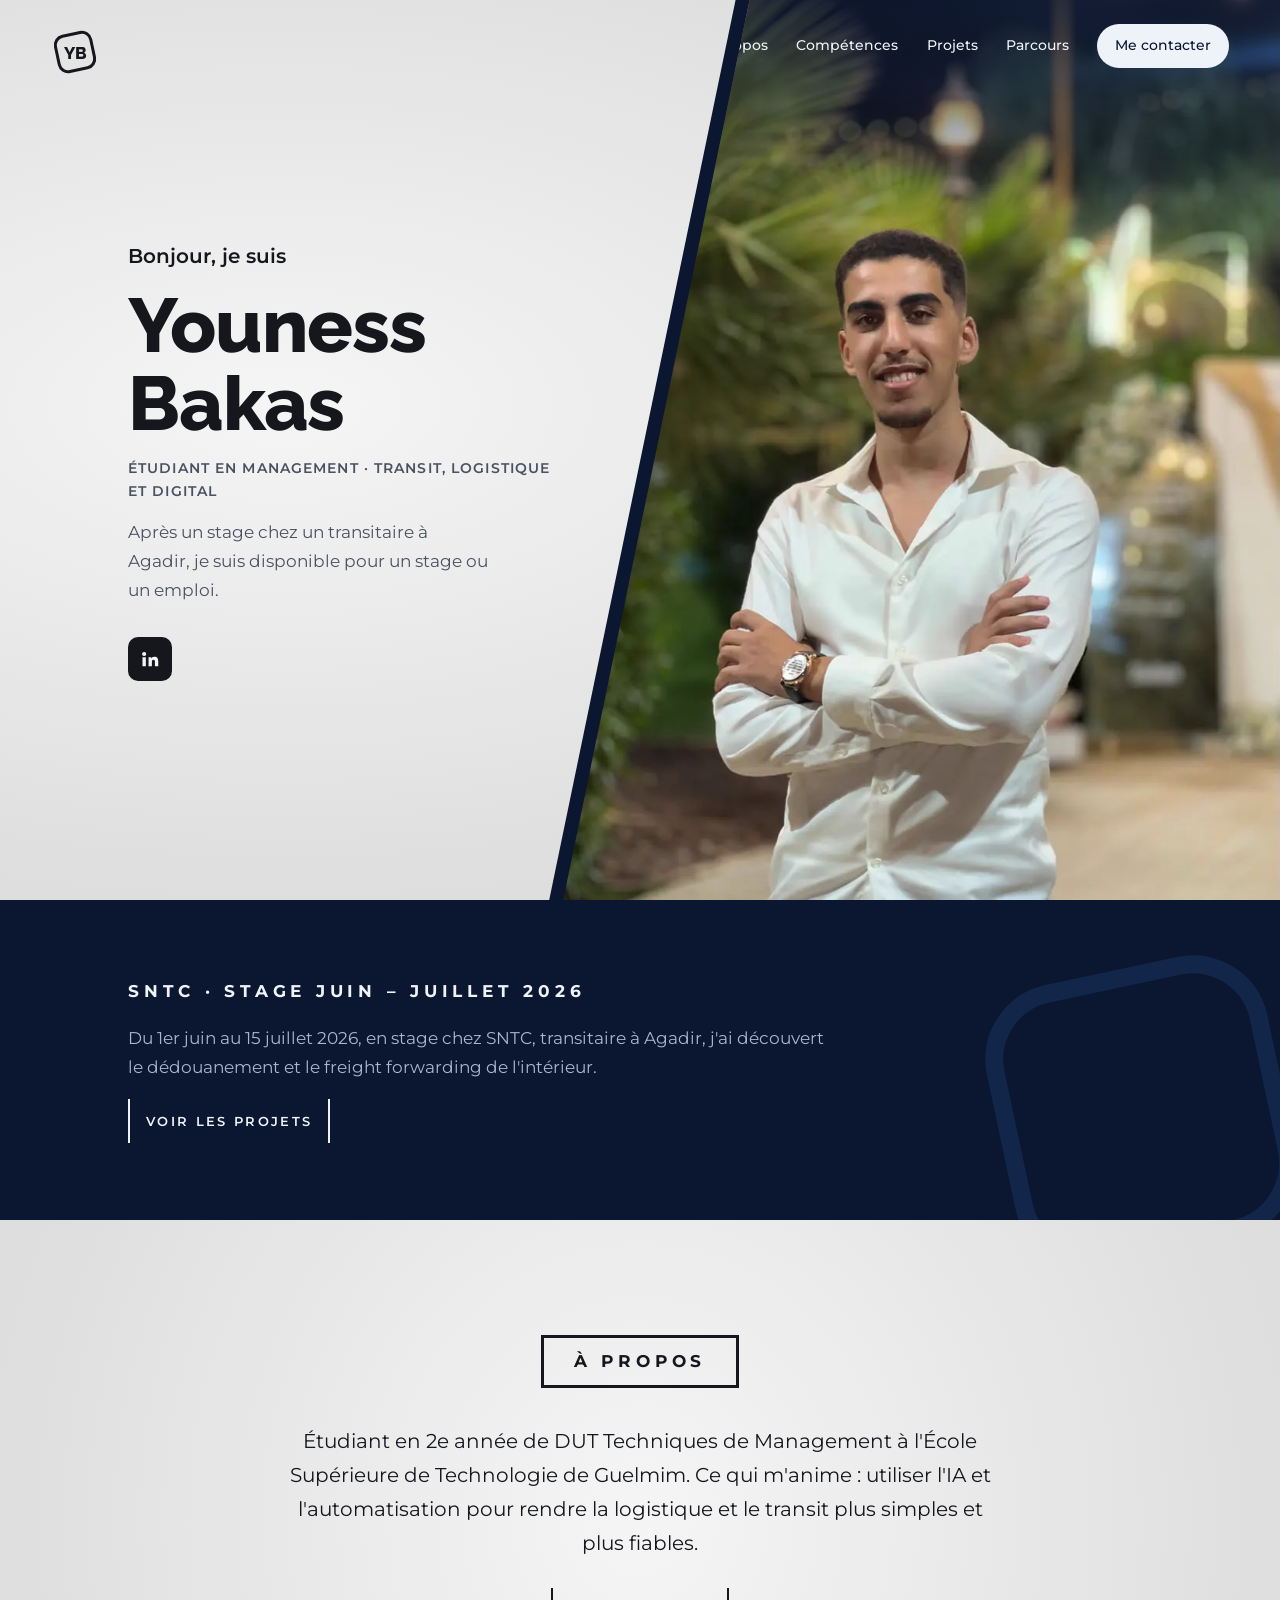
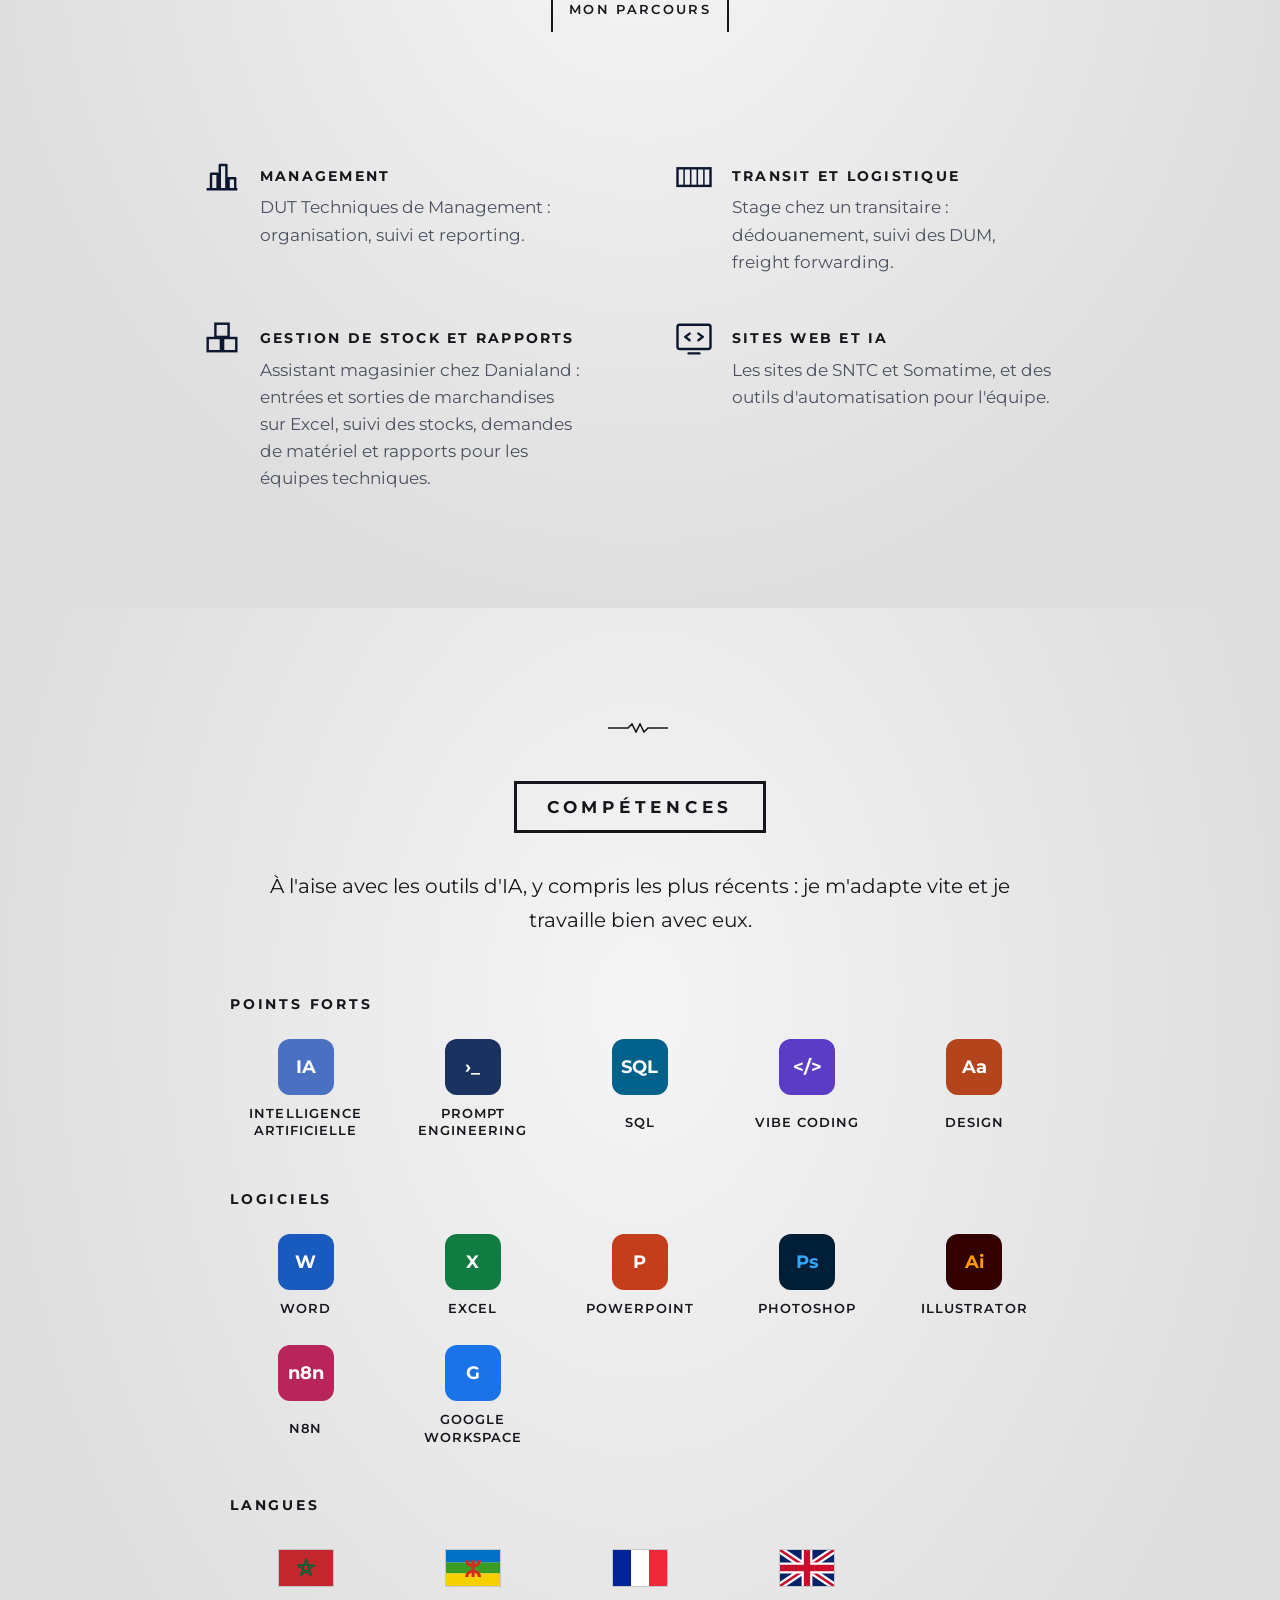
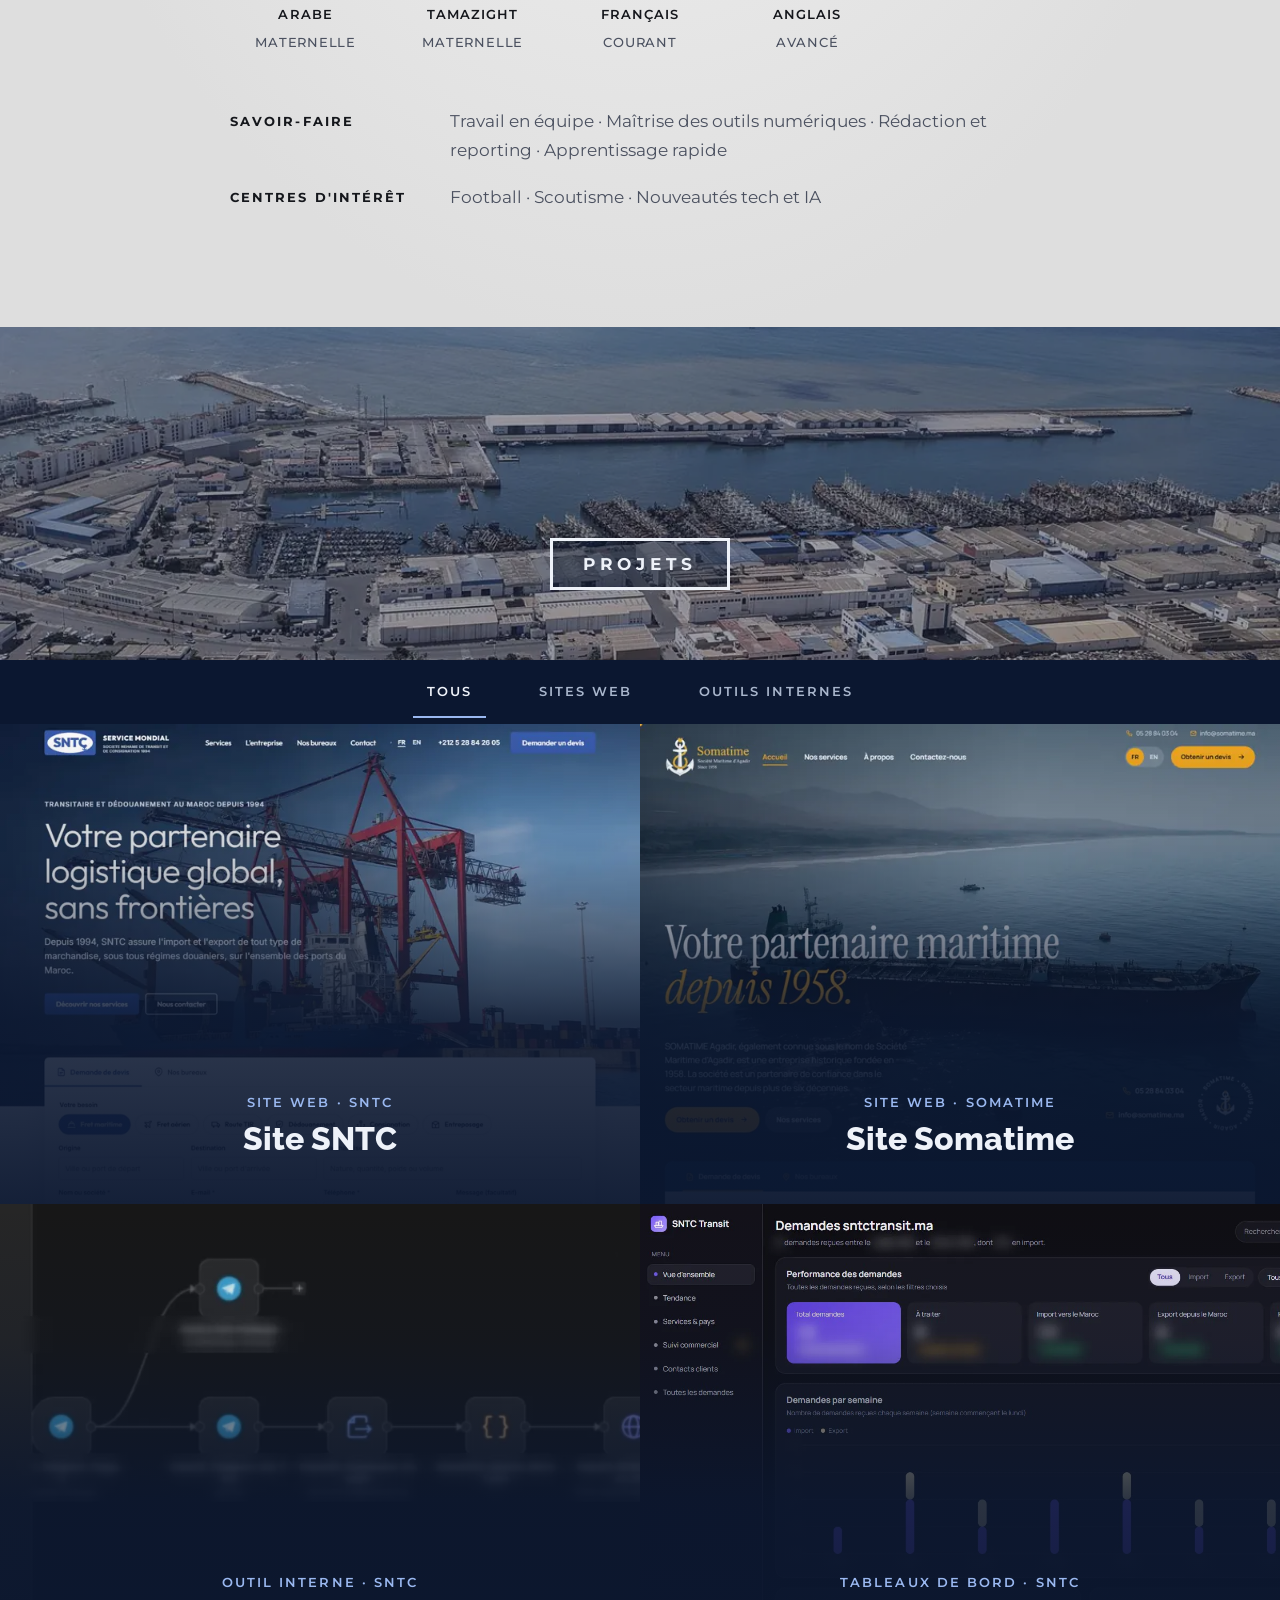
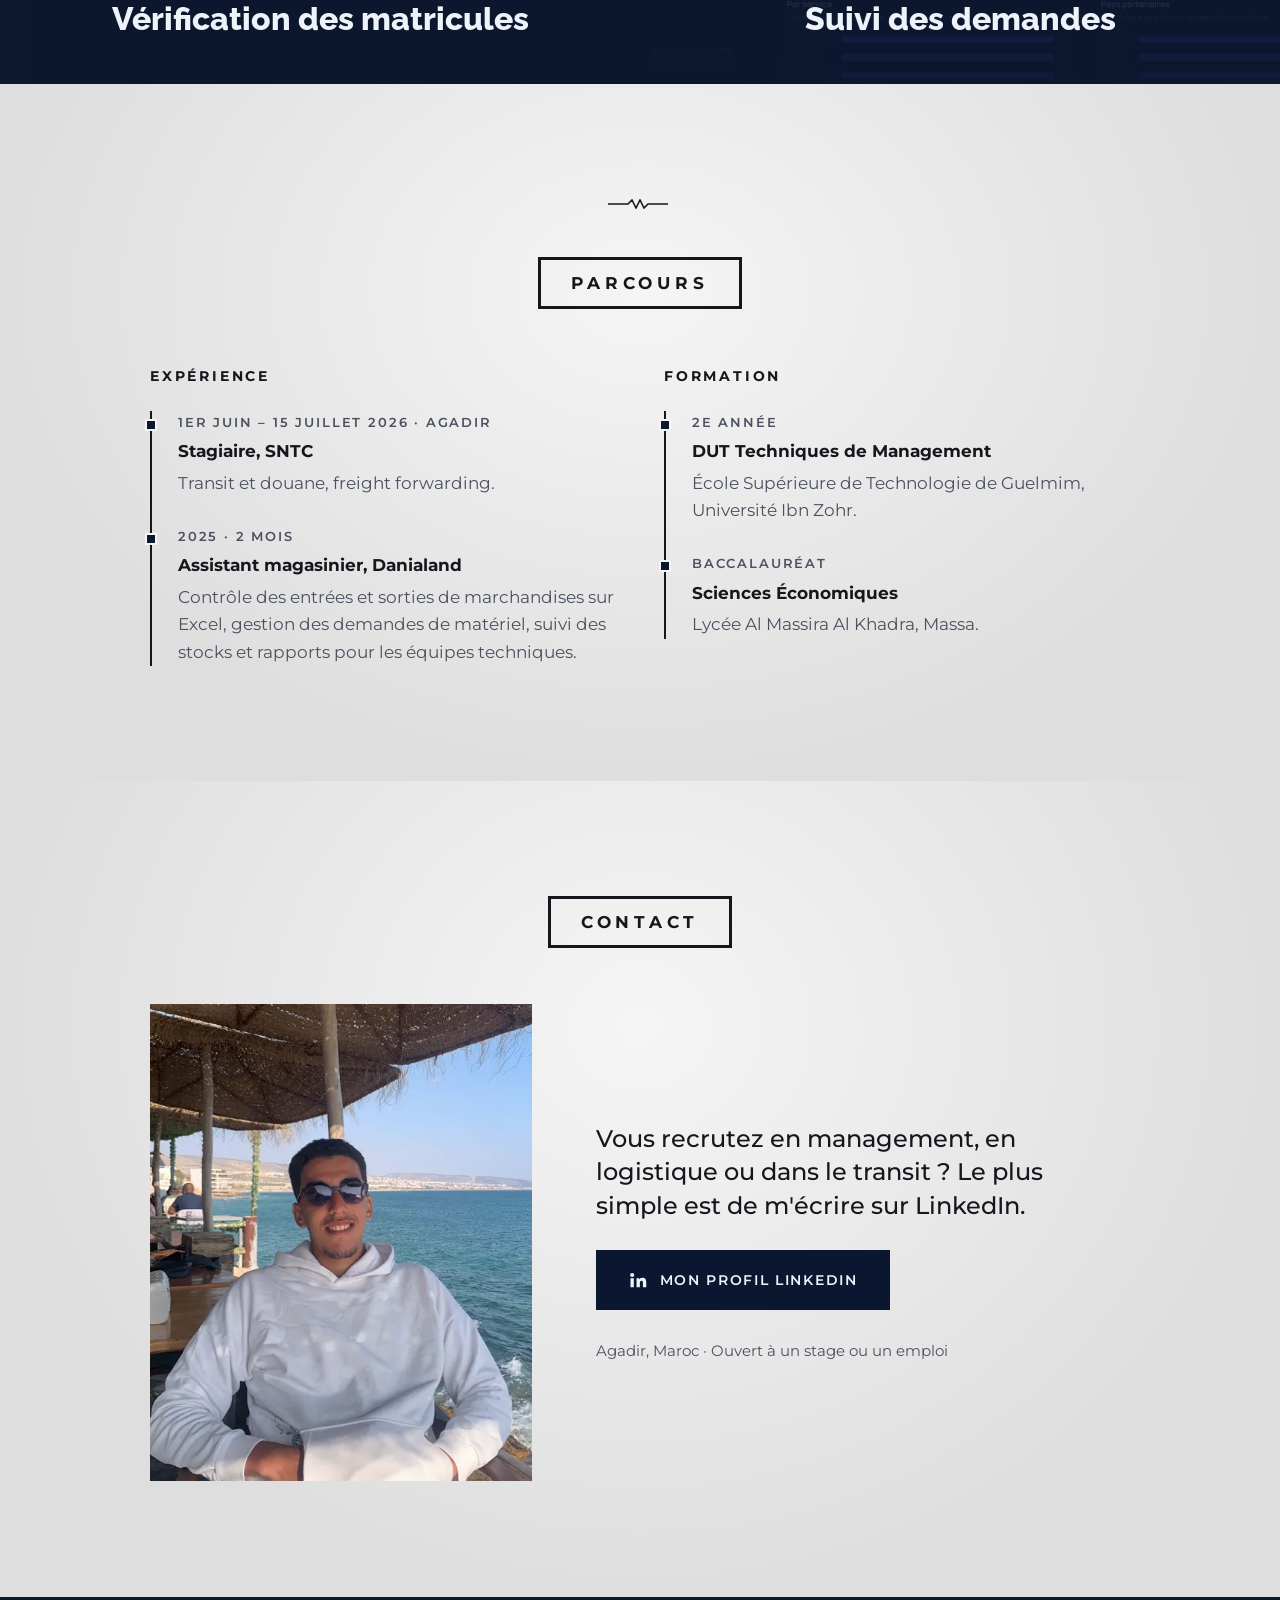
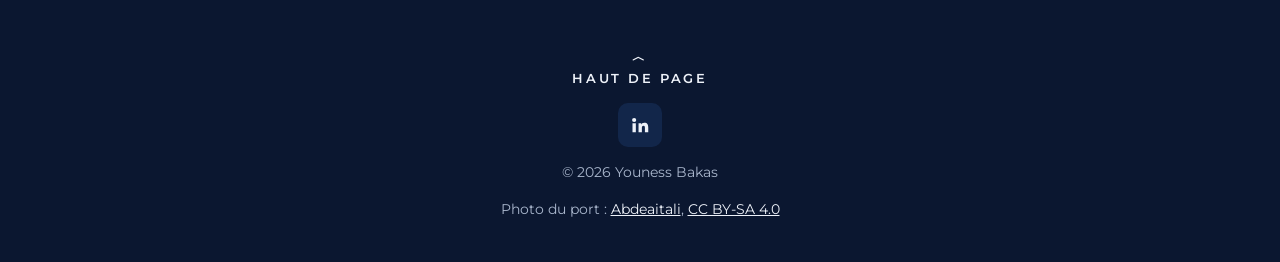
==== index.html @ 818cd3c3 "Ajout du domaine gestion de stock et rapports (Danialand) Co-Authored-By: Claude Opus 5.5 <noreply@a" ====
<!doctype html>
<html lang="fr">
<head>
  <meta charset="utf-8">
  <meta name="viewport" content="width=device-width, initial-scale=1">
  <title>Youness Bakas — Management, transit et digital</title>
  <meta name="description" content="Portfolio de Youness Bakas, étudiant en DUT Techniques de Management à Agadir, passé par un stage chez SNTC, transitaire. Sites web et outils pour la logistique et le transit.">
  <link rel="canonical" href="https://ybakas.me/">
  <meta name="theme-color" content="#0b1730">

  <meta property="og:type" content="profile">
  <meta property="og:locale" content="fr_MA">
  <meta property="og:site_name" content="Youness Bakas">
  <meta property="og:title" content="Youness Bakas — Management, transit et digital">
  <meta property="og:description" content="Étudiant en DUT Techniques de Management à Agadir, après un stage chez un transitaire. Je cherche un stage ou un premier emploi.">
  <meta property="og:url" content="https://ybakas.me/">
  <meta property="og:image" content="https://ybakas.me/assets/img/portrait.jpg">
  <meta property="og:image:alt" content="Portrait de Youness Bakas">
  <meta name="twitter:card" content="summary_large_image">

  <script type="application/ld+json">
  {
    "@context": "https://schema.org",
    "@type": "Person",
    "name": "Youness Bakas",
    "url": "https://ybakas.me/",
    "image": "https://ybakas.me/assets/img/portrait.jpg",
    "jobTitle": "Étudiant en DUT Techniques de Management",
    "address": { "@type": "PostalAddress", "addressLocality": "Agadir", "addressCountry": "MA" },
    "alumniOf": "École Supérieure de Technologie de Guelmim",
    "sameAs": ["https://www.linkedin.com/in/bakas-youness"]
  }
  </script>

  <link rel="icon" href="favicon.svg" type="image/svg+xml">
  <link rel="preconnect" href="https://fonts.googleapis.com">
  <link rel="preconnect" href="https://fonts.gstatic.com" crossorigin>
  <link href="https://fonts.googleapis.com/css2?family=Montserrat:wght@400;500;600;700&family=Raleway:wght@700;800&display=swap" rel="stylesheet">
  <link rel="preload" as="image" type="image/webp" href="assets/img/portrait.webp" imagesrcset="assets/img/portrait-480.webp 480w, assets/img/portrait.webp 921w" imagesizes="(max-width: 899px) 100vw, 50vw">
  <link rel="stylesheet" href="assets/css/style.css">
  <script>document.documentElement.classList.add('js')</script>
</head>
<body>
  <a class="skip" href="#main">Aller au contenu</a>

  <svg width="0" height="0" class="sprite" aria-hidden="true" focusable="false">
    <symbol id="i-linkedin" viewBox="0 0 24 24"><path fill="currentColor" d="M4.98 3.5a2.5 2.5 0 1 1 0 5 2.5 2.5 0 0 1 0-5ZM3 9.75h4v11H3v-11Zm6.5 0h3.8v1.5h.06c.53-.95 1.83-1.95 3.77-1.95 4.03 0 4.77 2.5 4.77 5.75v5.7h-4v-5.05c0-1.2-.02-2.75-1.7-2.75-1.7 0-1.95 1.3-1.95 2.66v5.14h-4v-11Z"/></symbol>
    <symbol id="i-zigzag" viewBox="0 0 64 10"><path d="M0 5h20l4-4 4 8 4-8 4 8 4-4h20" fill="none" stroke="currentColor" stroke-width="1.6"/></symbol>
  </svg>

  <div class="topbar" id="topbar">
    <a class="topbar-name" href="#top">Youness Bakas</a>
    <nav class="topbar-nav" aria-label="Navigation rapide">
      <a class="hide-sm" href="#a-propos">À propos</a>
      <a href="#competences">Compétences</a>
      <a href="#projets">Projets</a>
      <a href="#parcours">Parcours</a>
      <a class="pill" href="#contact">Contact</a>
    </nav>
  </div>

  <header class="hero" id="top">
    <div class="hero-text">
      <a class="mark" href="#top" aria-label="Youness Bakas, retour en haut">
        <svg viewBox="0 0 48 48" aria-hidden="true"><rect x="6" y="6" width="36" height="36" rx="9" transform="rotate(-12 24 24)" fill="none" stroke="currentColor" stroke-width="3"/><text x="24" y="30.5" text-anchor="middle" font-family="Raleway, sans-serif" font-weight="800" font-size="17" fill="currentColor">YB</text></svg>
      </a>
      <div class="hero-intro">
        <p class="hello">Bonjour, je suis</p>
        <h1 class="hero-name">Youness Bakas</h1>
        <p class="hero-role">Étudiant en management · Transit, logistique et digital</p>
        <p class="hero-status">Après un stage chez un transitaire à Agadir, je suis disponible pour un stage ou un emploi.</p>
        <ul class="hero-social">
          <li><a class="icon-btn" href="https://www.linkedin.com/in/bakas-youness" target="_blank" rel="noopener" aria-label="LinkedIn de Youness Bakas"><svg aria-hidden="true"><use href="#i-linkedin"/></svg></a></li>
        </ul>
      </div>
    </div>

    <div class="hero-panel">
      <nav class="hero-nav" aria-label="Navigation principale">
        <button class="menu-btn" type="button" aria-expanded="false" aria-controls="hero-links">Menu</button>
        <ul id="hero-links">
          <li><a href="#a-propos">À propos</a></li>
          <li><a href="#competences">Compétences</a></li>
          <li><a href="#projets">Projets</a></li>
          <li><a href="#parcours">Parcours</a></li>
          <li><a class="pill" href="#contact">Me contacter</a></li>
        </ul>
      </nav>
      <picture>
        <source type="image/webp" srcset="assets/img/portrait-480.webp 480w, assets/img/portrait.webp 921w" sizes="(max-width: 899px) 100vw, 50vw">
        <img class="hero-photo" src="assets/img/portrait.jpg" width="921" height="1280" fetchpriority="high" alt="Portrait de Youness Bakas, chemise blanche, bras croisés, de nuit">
      </picture>
    </div>
  </header>

  <main id="main">

    <section class="feature" aria-labelledby="feature-title">
      <div class="feature-inner">
        <h2 class="feature-title" id="feature-title">SNTC · Stage juin – juillet 2026</h2>
        <p>Du 1er juin au 15 juillet 2026, en stage chez SNTC, transitaire à Agadir, j'ai découvert le dédouanement et le freight forwarding de l'intérieur.</p>
        <a class="bar-link" href="#projets">Voir les projets</a>
      </div>
      <svg class="feature-mark" viewBox="0 0 48 48" aria-hidden="true"><rect x="6" y="6" width="36" height="36" rx="9" transform="rotate(-12 24 24)" fill="none" stroke="currentColor" stroke-width="2.4"/></svg>
    </section>

    <section class="block about" id="a-propos" aria-labelledby="about-title">
      <h2 class="boxed reveal" id="about-title">À propos</h2>
      <p class="lead reveal">Étudiant en 2e année de DUT Techniques de Management à l'École Supérieure de Technologie de Guelmim. Ce qui m'anime&nbsp;: utiliser l'IA et l'automatisation pour rendre la logistique et le transit plus simples et plus fiables.</p>
      <a class="bar-link reveal" href="#parcours">Mon parcours</a>
      <svg class="zigzag reveal" aria-hidden="true"><use href="#i-zigzag"/></svg>

      <ul class="services">
        <li class="service reveal">
          <svg class="service-icon" viewBox="0 0 40 40" aria-hidden="true"><path d="M6 32h28M10 32V18h6v14M18 32V10h6v22M26 32V22h6v10" fill="none" stroke="currentColor" stroke-width="2.2" stroke-linejoin="round"/></svg>
          <h3>Management</h3>
          <p>DUT Techniques de Management&nbsp;: organisation, suivi et reporting.</p>
        </li>
        <li class="service reveal">
          <svg class="service-icon" viewBox="0 0 40 40" aria-hidden="true"><rect x="5" y="13" width="30" height="16" fill="none" stroke="currentColor" stroke-width="2.2"/><path d="M11 13v16M17 13v16M23 13v16M29 13v16" stroke="currentColor" stroke-width="1.4"/></svg>
          <h3>Transit et logistique</h3>
          <p>Stage chez un transitaire&nbsp;: dédouanement, suivi des DUM, freight forwarding.</p>
        </li>
        <li class="service reveal">
          <svg class="service-icon" viewBox="0 0 40 40" aria-hidden="true"><rect x="7" y="20" width="12" height="12" fill="none" stroke="currentColor" stroke-width="2.2"/><rect x="21" y="20" width="12" height="12" fill="none" stroke="currentColor" stroke-width="2.2"/><rect x="14" y="7" width="12" height="12" fill="none" stroke="currentColor" stroke-width="2.2"/></svg>
          <h3>Gestion de stock et rapports</h3>
          <p>Assistant magasinier chez Danialand&nbsp;: entrées et sorties de marchandises sur Excel, suivi des stocks, demandes de matériel et rapports pour les équipes techniques.</p>
        </li>
        <li class="service reveal">
          <svg class="service-icon" viewBox="0 0 40 40" aria-hidden="true"><rect x="5" y="8" width="30" height="22" rx="2" fill="none" stroke="currentColor" stroke-width="2.2"/><path d="M15 34h10M16 16l-4 3 4 3M24 16l4 3-4 3" fill="none" stroke="currentColor" stroke-width="2.2" stroke-linecap="round" stroke-linejoin="round"/></svg>
          <h3>Sites web et IA</h3>
          <p>Les sites de SNTC et Somatime, et des outils d'automatisation pour l'équipe.</p>
        </li>
      </ul>
    </section>

    <section class="block skills" id="competences" aria-labelledby="skills-title">
      <svg class="zigzag" aria-hidden="true"><use href="#i-zigzag"/></svg>
      <h2 class="boxed reveal" id="skills-title">Compétences</h2>
      <p class="lead reveal">À l'aise avec les outils d'IA, y compris les plus récents&nbsp;: je m'adapte vite et je travaille bien avec eux.</p>

      <div class="skill-groups">
        <div class="skill-group reveal">
          <h3 class="group-title">Points forts</h3>
          <ul class="tiles">
            <li><span class="tile" style="--c:#4a70c2">IA</span>Intelligence artificielle</li>
            <li><span class="tile" style="--c:#1a3260">›_</span>Prompt engineering</li>
            <li><span class="tile" style="--c:#00618a">SQL</span>SQL</li>
            <li><span class="tile" style="--c:#5b3cc4">&lt;/&gt;</span>Vibe coding</li>
            <li><span class="tile" style="--c:#b4441c">Aa</span>Design</li>
          </ul>
        </div>
        <div class="skill-group reveal">
          <h3 class="group-title">Logiciels</h3>
          <ul class="tiles">
            <li><span class="tile" style="--c:#185abd">W</span>Word</li>
            <li><span class="tile" style="--c:#107c41">X</span>Excel</li>
            <li><span class="tile" style="--c:#c43e1c">P</span>PowerPoint</li>
            <li><span class="tile" style="--c:#001e36;--t:#31a8ff">Ps</span>Photoshop</li>
            <li><span class="tile" style="--c:#330000;--t:#ff9a00">Ai</span>Illustrator</li>
            <li><span class="tile" style="--c:#b8255a">n8n</span>n8n</li>
            <li><span class="tile" style="--c:#1a73e8">G</span>Google Workspace</li>
          </ul>
        </div>
        <div class="skill-group reveal">
          <h3 class="group-title">Langues</h3>
          <ul class="tiles">
            <li>
              <svg class="flag" viewBox="0 0 30 20" aria-hidden="true"><rect width="30" height="20" fill="#c1272d"/><path d="M15 5L17.94 14.05L10.24 8.45H19.76L12.06 14.05Z" fill="none" stroke="#006233" stroke-width="0.9" stroke-linejoin="round"/></svg>
              Arabe<small>Maternelle</small>
            </li>
            <li>
              <svg class="flag" viewBox="0 0 30 20" aria-hidden="true"><rect width="30" height="7" fill="#0072c6"/><rect y="7" width="30" height="6" fill="#3a9d23"/><rect y="13" width="30" height="7" fill="#f6d001"/><text x="15" y="15" text-anchor="middle" font-size="12" font-weight="700" fill="#d52b1e" font-family="Ebrima, 'Noto Sans Tifinagh', sans-serif">ⵣ</text></svg>
              Tamazight<small>Maternelle</small>
            </li>
            <li>
              <svg class="flag" viewBox="0 0 30 20" aria-hidden="true"><rect width="10" height="20" fill="#002395"/><rect x="10" width="10" height="20" fill="#fff"/><rect x="20" width="10" height="20" fill="#ed2939"/></svg>
              Français<small>Courant</small>
            </li>
            <li>
              <svg class="flag" viewBox="0 0 60 40" aria-hidden="true"><rect width="60" height="40" fill="#012169"/><path d="M0 0l60 40M60 0L0 40" stroke="#fff" stroke-width="8"/><path d="M0 0l60 40M60 0L0 40" stroke="#c8102e" stroke-width="3"/><path d="M30 0v40M0 20h60" stroke="#fff" stroke-width="12"/><path d="M30 0v40M0 20h60" stroke="#c8102e" stroke-width="7"/></svg>
              Anglais<small>Avancé</small>
            </li>
          </ul>
        </div>
      </div>

      <dl class="extras reveal">
        <div><dt>Savoir-faire</dt><dd>Travail en équipe · Maîtrise des outils numériques · Rédaction et reporting · Apprentissage rapide</dd></div>
        <div><dt>Centres d'intérêt</dt><dd>Football · Scoutisme · Nouveautés tech et IA</dd></div>
      </dl>
    </section>

    <section class="work" id="projets" aria-labelledby="work-title">
      <div class="work-head">
        <picture>
          <source type="image/webp" srcset="assets/img/port-agadir-oufella-800.webp 800w, assets/img/port-agadir-oufella-1200.webp 1200w" sizes="100vw">
          <img class="work-bg" src="assets/img/port-agadir-oufella.jpg" width="1600" height="1200" loading="lazy" alt="">
        </picture>
        <h2 class="boxed boxed-light" id="work-title">Projets</h2>
      </div>

      <div class="filters" role="group" aria-label="Filtrer les projets">
        <button type="button" data-filter="all" aria-pressed="true">Tous</button>
        <button type="button" data-filter="web" aria-pressed="false">Sites web</button>
        <button type="button" data-filter="outil" aria-pressed="false">Outils internes</button>
      </div>

      <ul class="grid">
        <li class="card" data-kind="web">
          <picture><source type="image/webp" srcset="assets/img/projet-sntc-800.webp 800w, assets/img/projet-sntc.webp 1440w" sizes="(max-width: 899px) 100vw, 34vw"><img class="pos-start" src="assets/img/projet-sntc.jpg" width="1440" height="1080" loading="lazy" alt="Page d'accueil du site sntctransit.ma : grues portuaires et navire, titre « Votre partenaire logistique global, sans frontières »"></picture>
          <div class="card-body">
            <p class="card-kind">Site web · SNTC</p>
            <h3>Site SNTC</h3>
            <p class="card-text">Le site de l'entreprise, développé et mis en ligne par moi.</p>
            <div class="card-actions"><a href="https://sntctransit.ma" target="_blank" rel="noopener">Le site <span aria-hidden="true">↗</span></a><button type="button" data-open="d-sntc">Détails</button></div>
          </div>
        </li>
        <li class="card" data-kind="web">
          <picture><source type="image/webp" srcset="assets/img/projet-somatime-800.webp 800w, assets/img/projet-somatime.webp 1440w" sizes="(max-width: 899px) 100vw, 34vw"><img class="pos-start" src="assets/img/projet-somatime.jpg" width="1440" height="1080" loading="lazy" alt="Page d'accueil du site somatime.ma : navire au large d'Agadir, titre « Votre partenaire maritime depuis 1958 »"></picture>
          <div class="card-body">
            <p class="card-kind">Site web · Somatime</p>
            <h3>Site Somatime</h3>
            <p class="card-text">Le site de la Société Maritime d'Agadir, refait de zéro et développé par moi.</p>
            <div class="card-actions"><a href="https://somatime.ma" target="_blank" rel="noopener">Le site <span aria-hidden="true">↗</span></a><button type="button" data-open="d-somatime">Détails</button></div>
          </div>
        </li>
        <li class="card" data-kind="outil">
          <picture><source type="image/webp" srcset="assets/img/capture-workflow-carte.webp"><img src="assets/img/capture-workflow-carte.jpg" width="960" height="720" loading="lazy" alt="Schéma flouté de l'automatisation n8n de vérification des matricules"></picture>
          <div class="card-body">
            <p class="card-kind">Outil interne · SNTC</p>
            <h3>Vérification des matricules</h3>
            <p class="card-text">Une automatisation réalisée avec n8n qui vérifie les matricules de conteneurs.</p>
            <div class="card-actions"><button type="button" data-open="d-matricules">Détails</button></div>
          </div>
        </li>
        <li class="card" data-kind="outil">
          <picture><source type="image/webp" srcset="assets/img/capture-demandes-top.webp"><img class="pos-start" src="assets/img/capture-demandes-top.jpg" width="1440" height="900" loading="lazy" alt="Capture floutée du tableau de bord des demandes : indicateurs et graphique par semaine"></picture>
          <div class="card-body">
            <p class="card-kind">Tableaux de bord · SNTC</p>
            <h3>Suivi des demandes</h3>
            <p class="card-text">Des tableaux de bord pour suivre les demandes reçues depuis les sites web.</p>
            <div class="card-actions"><button type="button" data-open="d-demandes">Détails</button></div>
          </div>
        </li>
      </ul>
    </section>

    <dialog class="sheet" id="d-sntc" aria-labelledby="d-sntc-t">
      <h3 id="d-sntc-t">Site SNTC</h3>
      <p class="sheet-meta">Société Nehame de Transit et Consignation · Agadir, Casablanca, Tanger</p>
      <p>Le site de l'entreprise, développé et mis en ligne par moi, de l'hébergement au référencement.</p>
      <dl class="psd">
        <div><dt>Problème</dt><dd>Présenter l'entreprise et ses bureaux, et recevoir des demandes en ligne.</dd></div>
        <div><dt>Solution</dt><dd>Un site sécurisé, référencé sur Google, avec formulaire de contact.</dd></div>
        <div><dt>Outils</dt><dd>Hébergement Hostino, SSL, Google Search Console, Web3Forms</dd></div>
      </dl>
      <div class="sheet-actions"><a class="btn" href="https://sntctransit.ma" target="_blank" rel="noopener">sntctransit.ma <span aria-hidden="true">↗</span></a><button class="close" type="button">Fermer</button></div>
    </dialog>

    <dialog class="sheet" id="d-somatime" aria-labelledby="d-somatime-t">
      <h3 id="d-somatime-t">Site Somatime</h3>
      <p class="sheet-meta">Somatime Agadir · Société maritime</p>
      <p>Le site de Somatime, Société Maritime d'Agadir, refait entièrement de zéro.</p>
      <dl class="psd">
        <div><dt>Mon rôle</dt><dd>Nouveau site conçu et développé par moi, depuis zéro.</dd></div>
      </dl>
      <div class="sheet-actions"><a class="btn" href="https://somatime.ma" target="_blank" rel="noopener">somatime.ma <span aria-hidden="true">↗</span></a><button class="close" type="button">Fermer</button></div>
    </dialog>

    <dialog class="sheet" id="d-matricules" aria-labelledby="d-matricules-t">
      <h3 id="d-matricules-t">Vérification des matricules conteneurs</h3>
      <p class="sheet-meta">SNTC · Transit et douane · Automatisation</p>
      <p>Un outil interne, réalisé avec n8n, qui automatise la vérification des matricules de conteneurs.</p>
      <dl class="psd">
        <div><dt>Problème</dt><dd>Contrôler chaque matricule à la main prend du temps et laisse passer des erreurs.</dd></div>
        <div><dt>Solution</dt><dd>Une vérification automatique, intégrée au travail de l'équipe.</dd></div>
        <div><dt>Outil</dt><dd>n8n</dd></div>
      </dl>
      <div class="sheet-shots">
        <figure>
          <picture><source type="image/webp" srcset="assets/img/capture-workflow-flou.webp"><img src="assets/img/capture-workflow-flou.jpg" width="1741" height="490" loading="lazy" alt="Schéma flouté des étapes de l'automatisation"></picture>
          <figcaption>Les étapes de l'automatisation dans n8n, floutées.</figcaption>
        </figure>
        <figure>
          <picture><source type="image/webp" srcset="assets/img/capture-matricule-trouve.webp"><img src="assets/img/capture-matricule-trouve.jpg" width="1071" height="627" loading="lazy" alt="Capture floutée : une photo de conteneur est envoyée, l'outil répond « Conteneur trouvé »"></picture>
          <figcaption>On envoie la photo d'un conteneur&nbsp;: l'outil lit le matricule et confirme qu'il est dans la liste.</figcaption>
        </figure>
        <figure>
          <picture><source type="image/webp" srcset="assets/img/capture-matricule-absent.webp"><img src="assets/img/capture-matricule-absent.jpg" width="900" height="707" loading="lazy" alt="Capture floutée : l'outil répond « Conteneur non disponible dans la liste »"></picture>
          <figcaption>Si le matricule n'est pas dans la liste, l'équipe est prévenue tout de suite.</figcaption>
        </figure>
      </div>
      <p class="pending">Matricules et détails internes floutés.</p>
      <div class="sheet-actions"><button class="close" type="button">Fermer</button></div>
    </dialog>

    <dialog class="sheet" id="d-demandes" aria-labelledby="d-demandes-t">
      <h3 id="d-demandes-t">Suivi des demandes reçues</h3>
      <p class="sheet-meta">SNTC · Tableaux de bord · Suivi et reporting</p>
      <p>Des tableaux de bord pour suivre les demandes reçues depuis les sites web.</p>
      <dl class="psd">
        <div><dt>Problème</dt><dd>Des demandes qui arrivent par plusieurs sites et qu'il ne faut pas perdre.</dd></div>
        <div><dt>Solution</dt><dd>Un suivi centralisé de chaque demande, de l'arrivée au traitement.</dd></div>
      </dl>
      <div class="sheet-shots">
        <figure>
          <picture><source type="image/webp" srcset="assets/img/capture-demandes-top.webp"><img src="assets/img/capture-demandes-top.jpg" width="1440" height="900" loading="lazy" alt="Capture floutée : vue d'ensemble du tableau de bord, indicateurs, graphique des demandes par semaine, répartition par service et par pays"></picture>
          <figcaption>Vue d'ensemble&nbsp;: indicateurs, demandes par semaine, import et export, services et pays.</figcaption>
        </figure>
        <figure>
          <picture><source type="image/webp" srcset="assets/img/capture-demandes-suivi.webp"><img src="assets/img/capture-demandes-suivi.jpg" width="1440" height="900" loading="lazy" alt="Capture floutée : suivi commercial par statut et fiches contacts"></picture>
          <figcaption>Suivi commercial&nbsp;: chaque demande a un statut, de «&nbsp;Nouveau&nbsp;» à «&nbsp;Gagné&nbsp;».</figcaption>
        </figure>
      </div>
      <p class="pending">Capture faite avec des données fictives, puis floutée&nbsp;: aucune donnée client n'est visible.</p>
      <div class="sheet-actions"><button class="close" type="button">Fermer</button></div>
    </dialog>

    <section class="block path" id="parcours" aria-labelledby="path-title">
      <svg class="zigzag" aria-hidden="true"><use href="#i-zigzag"/></svg>
      <h2 class="boxed reveal" id="path-title">Parcours</h2>
      <div class="path-cols">
        <div class="path-col">
          <h3 class="group-title reveal">Expérience</h3>
          <ol class="timeline">
            <li class="reveal"><p class="when">1er juin – 15 juillet 2026 · Agadir</p><p class="what">Stagiaire, SNTC</p><p>Transit et douane, freight forwarding.</p></li>
            <li class="reveal"><p class="when">2025 · 2 mois</p><p class="what">Assistant magasinier, Danialand</p><p>Contrôle des entrées et sorties de marchandises sur Excel, gestion des demandes de matériel, suivi des stocks et rapports pour les équipes techniques.</p></li>
          </ol>
        </div>
        <div class="path-col">
          <h3 class="group-title reveal">Formation</h3>
          <ol class="timeline">
            <li class="reveal"><p class="when">2e année</p><p class="what">DUT Techniques de Management</p><p>École Supérieure de Technologie de Guelmim, Université Ibn Zohr.</p></li>
            <li class="reveal"><p class="when">Baccalauréat</p><p class="what">Sciences Économiques</p><p>Lycée Al Massira Al Khadra, Massa.</p></li>
          </ol>
        </div>
      </div>
    </section>

    <section class="block contact" id="contact" aria-labelledby="contact-title">
      <h2 class="boxed reveal" id="contact-title">Contact</h2>
      <div class="contact-grid">
        <figure class="contact-photo reveal">
          <picture>
            <source type="image/webp" srcset="assets/img/portrait-agadir-640.webp 640w, assets/img/portrait-agadir.webp 1280w" sizes="(max-width: 899px) 80vw, 30vw">
            <img src="assets/img/portrait-agadir.jpg" width="1280" height="1280" loading="lazy" alt="Youness Bakas en terrasse face à la mer, sur la côte d'Agadir">
          </picture>
        </figure>
        <div class="contact-text">
          <p class="lead reveal">Vous recrutez en management, en logistique ou dans le transit&nbsp;? Le plus simple est de m'écrire sur LinkedIn.</p>
          <a class="btn btn-big reveal" href="https://www.linkedin.com/in/bakas-youness" target="_blank" rel="noopener"><svg aria-hidden="true"><use href="#i-linkedin"/></svg><span>Mon profil LinkedIn</span></a>
          <p class="contact-note reveal">Agadir, Maroc · Ouvert à un stage ou un emploi</p>
        </div>
      </div>
    </section>
  </main>

  <footer class="footer">
    <a class="to-top" href="#top"><span aria-hidden="true">︿</span>Haut de page</a>
    <a class="icon-btn icon-btn-dark" href="https://www.linkedin.com/in/bakas-youness" target="_blank" rel="noopener" aria-label="LinkedIn de Youness Bakas"><svg aria-hidden="true"><use href="#i-linkedin"/></svg></a>
    <p>© 2026 Youness Bakas</p>
    <p class="credits">Photo du port&nbsp;: <a href="https://commons.wikimedia.org/wiki/File:Port_of_Agadir_from_Kasbah_of_Agadir_Oufella.jpg" target="_blank" rel="noopener">Abdeaitali</a>, <a href="https://creativecommons.org/licenses/by-sa/4.0/deed.fr" target="_blank" rel="noopener">CC BY-SA 4.0</a></p>
  </footer>

  <script src="assets/js/main.js" defer></script>
</body>
</html>
---- assets/css/style.css ----
/* Portfolio — Youness Bakas · hero en diagonale, titres encadrés, bleu nuit SNTC */

:root {
  /* Couleurs : papier gris clair, encre presque noire, bleu nuit SNTC */
  --paper: #dedede;
  --paper-hi: #f5f5f5;
  --sheet: #f2f2f2;
  --ink: #15171c;
  --muted: #4b5160;
  --navy: #0b1730;
  --navy-2: #12264a;
  --accent: #4a70c2;
  --accent-strong: #3a5ca3;
  --on-navy: #eef2f9;
  --on-navy-muted: #a9b6cc;
  --accent-ink: #9ab8f0;
  --error: #a3221b;

  /* Type */
  --display: "Raleway", "Helvetica Neue", Arial, sans-serif;
  --text: "Montserrat", "Helvetica Neue", Arial, sans-serif;
  --step-label: 0.8125rem;
  --step-note: 0.9375rem;
  --step-small: 0.875rem;
  --step-body: clamp(1rem, 0.96rem + 0.2vw, 1.0625rem);
  --step-lead: clamp(1.0625rem, 0.98rem + 0.4vw, 1.25rem);
  --step-title: clamp(1.5rem, 1.2rem + 1.2vw, 2rem);
  --step-name: clamp(2.6rem, 1.4rem + 4.2vw, 5.25rem);
  --track: 0.28em;

  /* Espace */
  --margin: clamp(16px, 4vw, 64px);
  --section: clamp(80px, 9vw, 128px);

  /* Mouvement */
  --ease-out: cubic-bezier(0.22, 1, 0.36, 1);
  --ease-soft: cubic-bezier(0.33, 1, 0.68, 1);
  --t-press: 140ms;
  --t-hover: 200ms;
  --t-ui: 260ms;
  --t-reveal: 800ms;

  --z-bar: 5;
  --z-skip: 10;
}

*, *::before, *::after { box-sizing: border-box; }

html { scroll-behavior: smooth; -webkit-text-size-adjust: 100%; background: var(--paper); }

body {
  margin: 0;
  background: var(--paper);
  color: var(--ink);
  font-family: var(--text);
  font-size: var(--step-body);
  line-height: 1.7;
  -webkit-font-smoothing: antialiased;
}

img { display: block; max-width: 100%; height: auto; }
picture { display: contents; }
figure { margin: 0; }
p, h1, h2, h3, dl, dd, ul, ol { margin: 0; }
ul, ol { padding: 0; list-style: none; }
a { color: inherit; }
h1, h2, h3, p { text-wrap: pretty; }
button { font: inherit; color: inherit; }

::selection { background: var(--navy); color: var(--on-navy); }
:focus-visible { outline: 2px solid var(--accent); outline-offset: 3px; }

.sprite { position: absolute; }

.skip {
  position: absolute; left: var(--margin); top: -60px; z-index: var(--z-skip);
  background: var(--navy); color: var(--on-navy); padding: 12px 18px; text-decoration: none;
  transition: top var(--t-ui) var(--ease-out);
}
.skip:focus { top: 16px; }

.pos-right { object-position: 80% 50%; }
.pos-start { object-position: 0 0; }

/* ---------- Pièces communes ---------- */

.boxed {
  display: inline-block;
  padding: 12px 30px;
  border: 3px solid var(--ink);
  font-family: var(--text); font-weight: 700;
  font-size: var(--step-body); line-height: 1.3;
  letter-spacing: var(--track); text-transform: uppercase;
}
.boxed-light { border-color: var(--on-navy); color: var(--on-navy); background: rgba(11, 23, 48, 0.35); }

.zigzag { display: block; width: 64px; height: 10px; margin: 0 auto; color: var(--ink); }

.bar-link {
  display: inline-flex; align-items: center; min-height: 44px;
  padding: 0 16px;
  border-left: 2px solid currentColor; border-right: 2px solid currentColor;
  font-size: var(--step-label); font-weight: 600;
  letter-spacing: 0.18em; text-transform: uppercase; text-decoration: none;
  line-height: 1.2;
  transition: padding var(--t-ui) var(--ease-out), color var(--t-hover) ease;
}
.bar-link:hover { padding: 0 24px; }

.btn {
  display: inline-flex; align-items: center; gap: 12px;
  min-height: 52px; padding: 0 26px;
  border: 0; border-radius: 0;
  background: var(--navy); color: var(--on-navy);
  font-size: var(--step-small); font-weight: 600;
  letter-spacing: 0.12em; text-transform: uppercase; text-decoration: none;
  cursor: pointer;
  transition: background-color var(--t-hover) ease, transform var(--t-press) var(--ease-out);
}
.btn svg { width: 20px; height: 20px; }
.btn:hover { background: var(--accent-strong); }
.btn:active { transform: scale(0.98); }
.btn-big { min-height: 60px; padding: 0 32px; }

.icon-btn {
  display: inline-grid; place-items: center;
  width: 44px; height: 44px;
  background: var(--ink); color: var(--paper-hi);
  border-radius: 10px;
  transition: background-color var(--t-hover) ease, transform var(--t-press) var(--ease-out);
}
.icon-btn svg { width: 20px; height: 20px; }
.icon-btn:hover { background: var(--accent-strong); }
.icon-btn:active { transform: scale(0.94); }
.icon-btn-dark { background: var(--navy-2); color: var(--on-navy); }

.pill {
  display: inline-flex; align-items: center; min-height: 36px;
  padding: 0 18px; border-radius: 999px;
  background: var(--on-navy); color: var(--navy) !important;
  font-weight: 600;
}

.lead { font-size: var(--step-lead); line-height: 1.7; max-width: 60ch; margin-inline: auto; }

/* ---------- Hero en diagonale ---------- */

.hero {
  position: relative;
  min-height: max(620px, 100svh);
  display: grid;
  grid-template-columns: minmax(0, 1fr);
  background: radial-gradient(ellipse at 22% 45%, var(--paper-hi), var(--paper) 70%);
  overflow: hidden;
}

.hero-text {
  position: relative; z-index: 1;
  display: grid; grid-template-rows: auto 1fr;
  padding: 28px var(--margin) 56px;
  width: 50%;
}
.mark { display: inline-flex; width: 48px; height: 48px; color: var(--ink); }
.mark svg { width: 100%; height: 100%; }
.hero-intro { align-self: center; display: grid; gap: 14px; justify-items: start; padding-left: clamp(0px, 6vw, 96px); }
.hello { font-size: var(--step-lead); font-weight: 600; }
.hero-name {
  font-family: var(--display); font-weight: 800;
  font-size: var(--step-name); line-height: 1.02; letter-spacing: -0.015em;
}
.hero-role {
  font-size: var(--step-small); font-weight: 600; color: var(--muted);
  letter-spacing: 0.08em; text-transform: uppercase;
}
.hero-status { max-width: 34ch; color: var(--muted); }
.hero-social { display: flex; gap: 10px; margin-top: 18px; }

.hero::before,
.hero-panel {
  position: absolute; top: 0; bottom: 0; right: 0;
  width: 56%;
  clip-path: polygon(26% 0, 100% 0, 100% 100%, 0 100%);
}
.hero::before { content: ""; background: var(--navy); transform: translateX(-14px); }
.hero-panel { background: var(--navy); }
.hero-photo {
  position: absolute; inset: 0;
  width: 100%; height: 100%;
  object-fit: cover; object-position: 50% 26%;
}
.hero-panel::after {
  content: ""; position: absolute; inset: 0; pointer-events: none;
  background: linear-gradient(to bottom, rgba(11, 23, 48, 0.82), rgba(11, 23, 48, 0) 26%);
}

.hero-nav { position: absolute; z-index: 2; top: 24px; right: var(--margin); }
.hero-nav ul { display: flex; align-items: center; gap: clamp(16px, 2.2vw, 36px); }
.hero-nav a {
  display: inline-flex; align-items: center; min-height: 44px; min-width: 44px;
  color: var(--on-navy); font-size: var(--step-small); font-weight: 500;
  text-decoration: none;
  transition: color var(--t-hover) ease;
}
.hero-nav a:not(.pill):hover { color: var(--accent-ink); }
.hero-nav .pill { min-height: 44px; transition: background-color var(--t-hover) ease; }
.hero-nav .pill:hover { background: var(--accent-ink); }
.menu-btn { display: none; }

/* ---------- Bande « stage en cours » ---------- */

.feature {
  position: relative; overflow: hidden;
  background: var(--navy); color: var(--on-navy);
  padding: clamp(48px, 6vw, 80px) var(--margin);
}
.feature-inner { position: relative; z-index: 1; max-width: 860px; display: grid; gap: 18px; justify-items: start; margin-left: clamp(0px, 6vw, 96px); }
.feature-title { font-size: var(--step-body); font-weight: 700; letter-spacing: var(--track); text-transform: uppercase; }
.feature p { color: var(--on-navy-muted); max-width: 64ch; }
.feature .bar-link { color: var(--on-navy); }
.feature-mark {
  position: absolute; right: -40px; bottom: -70px;
  width: clamp(220px, 28vw, 380px); height: auto;
  color: var(--navy-2);
}

/* ---------- Sections claires ---------- */

.block {
  padding: var(--section) var(--margin);
  text-align: center;
  background: radial-gradient(ellipse at 50% 30%, var(--paper-hi), var(--paper) 72%);
}
.block > .boxed { margin-bottom: 36px; }
.block > .zigzag:first-child { margin-bottom: 48px; }
.about .bar-link { margin-top: 28px; }
.about .zigzag { margin-top: 56px; }

.services {
  max-width: 880px; margin: 56px auto 0;
  display: grid; grid-template-columns: repeat(2, minmax(0, 1fr)); gap: 40px 64px;
  text-align: left;
}
.service { display: grid; grid-template-columns: 44px minmax(0, 1fr); gap: 6px 16px; align-items: start; align-content: start; }
.service h3 { padding-top: 11px; }
.service-icon { width: 44px; height: 44px; color: var(--navy); grid-row: span 2; align-self: start; }
.service h3 { font-size: var(--step-small); font-weight: 700; letter-spacing: 0.16em; text-transform: uppercase; }
.service p { grid-column: 2; font-size: var(--step-body); color: var(--muted); line-height: 1.6; }

/* Compétences : grille d'icônes */

.skill-groups { max-width: 820px; margin: 56px auto 0; display: grid; gap: 48px; text-align: left; }
.group-title { font-size: var(--step-small); font-weight: 700; letter-spacing: 0.2em; text-transform: uppercase; margin-bottom: 22px; }
.tiles { display: grid; grid-template-columns: repeat(auto-fill, minmax(124px, 1fr)); gap: 28px 16px; }
.tiles li {
  display: grid; justify-items: center; gap: 10px; text-align: center;
  font-size: var(--step-label); font-weight: 600; letter-spacing: 0.08em; text-transform: uppercase; line-height: 1.35;
}
.tiles small { display: block; font-size: var(--step-label); font-weight: 500; color: var(--muted); letter-spacing: 0.06em; }
.tile {
  display: grid; place-items: center;
  width: 56px; height: 56px; border-radius: 12px;
  background: var(--c, var(--navy)); color: var(--t, #fff);
  font-size: 1.125rem; font-weight: 700; letter-spacing: 0; text-transform: none;
  transition: transform var(--t-ui) var(--ease-out);
}
.tiles li:hover .tile, .tiles li:hover .flag { transform: translateY(-4px); }
.flag { width: 56px; height: 38px; border: 1px solid rgba(21, 23, 28, 0.15); margin: 9px 0; transition: transform var(--t-ui) var(--ease-out); }

.extras { max-width: 820px; margin: 56px auto 0; display: grid; gap: 18px; text-align: left; }
.extras div { display: grid; grid-template-columns: 12em minmax(0, 1fr); gap: 16px; }
.extras dt { font-size: var(--step-label); font-weight: 700; letter-spacing: 0.16em; text-transform: uppercase; padding-top: 0.2em; }
.extras dd { color: var(--muted); }

/* ---------- Projets : bandeau, filtres, grille ---------- */

.work { background: var(--navy); color: var(--on-navy); }
.work-head {
  position: relative;
  display: grid; place-items: center;
  min-height: clamp(220px, 26vw, 360px);
  overflow: hidden;
}
.work-bg { position: absolute; inset: 0; width: 100%; height: 100%; object-fit: cover; object-position: 50% 60%; }
.work-head::after { content: ""; position: absolute; inset: 0; background: rgba(11, 23, 48, 0.38); }
.work-head .boxed { position: relative; z-index: 1; }

.filters { display: flex; justify-content: center; gap: clamp(8px, 3vw, 40px); padding: 6px var(--margin); }
.filters button {
  min-height: 52px; padding: 0 14px;
  background: none; border: 0; border-bottom: 2px solid transparent;
  color: var(--on-navy-muted);
  font-size: var(--step-label); font-weight: 600; letter-spacing: 0.16em; text-transform: uppercase;
  cursor: pointer;
  transition: color var(--t-hover) ease, border-color var(--t-hover) ease;
}
.filters button:hover { color: var(--on-navy); }
.filters button[aria-pressed="true"] { color: var(--on-navy); border-bottom-color: var(--accent-ink); }

.grid { display: grid; grid-template-columns: repeat(2, minmax(0, 1fr)); }
.card { position: relative; aspect-ratio: 4 / 3; overflow: hidden; background: var(--navy-2); }
.card[hidden] { display: none; }
.card img {
  position: absolute; inset: 0; width: 100%; height: 100%; object-fit: cover;
  transition: transform 1.2s var(--ease-soft);
}
.card:hover img, .card:focus-within img { transform: scale(1.05); }
.card-body {
  position: absolute; inset: 0;
  display: flex; flex-direction: column; justify-content: flex-end; align-items: center; gap: 8px;
  padding: 24px; text-align: center;
  background: linear-gradient(to top, rgba(11, 23, 48, 0.96), rgba(11, 23, 48, 0.86) 38%, rgba(11, 23, 48, 0.2) 72%, rgba(11, 23, 48, 0));
  transition: background-color var(--t-ui) ease;
}
.card-kind { font-size: var(--step-label); font-weight: 600; letter-spacing: 0.16em; text-transform: uppercase; color: var(--accent-ink); }
.card h3 { font-family: var(--display); font-weight: 800; font-size: var(--step-title); line-height: 1.15; }
/* Replié tant que la carte n'est ni survolée ni sélectionnée au clavier */
.card-text, .card-actions {
  max-height: 0; overflow: hidden;
  opacity: 0; transform: translateY(10px);
  transition: opacity var(--t-ui) ease, transform var(--t-ui) var(--ease-out), max-height var(--t-ui) var(--ease-out);
}
.card-text { font-size: var(--step-body); color: var(--on-navy); max-width: 34ch; line-height: 1.55; }
.card:hover .card-body, .card:focus-within .card-body { background-color: rgba(11, 23, 48, 0.82); justify-content: center; }
.card:hover .card-text, .card:hover .card-actions,
.card:focus-within .card-text, .card:focus-within .card-actions { max-height: 12em; opacity: 1; transform: none; }
.card-actions { display: flex; margin-top: 6px; }
.card-actions a, .card-actions button {
  display: inline-flex; align-items: center; gap: 6px; min-height: 44px;
  padding: 0 16px; background: none; border: 0;
  border-left: 2px solid var(--on-navy);
  font-size: var(--step-label); font-weight: 600; letter-spacing: 0.14em; text-transform: uppercase;
  text-decoration: none; color: var(--on-navy); cursor: pointer;
  transition: color var(--t-hover) ease;
}
.card-actions > :last-child { border-right: 2px solid var(--on-navy); }
.card-actions a:hover, .card-actions button:hover { color: var(--accent-ink); }


.work-foot { padding: 20px var(--margin); text-align: center; font-size: var(--step-note); color: var(--on-navy-muted); }

/* Fiches projet */

.sheet {
  width: min(640px, calc(100% - 32px)); max-height: calc(100svh - 48px);
  padding: clamp(24px, 4vw, 40px);
  border: 0; border-radius: 0;
  background: var(--sheet); color: var(--ink);
}
.sheet::backdrop { background: rgba(11, 23, 48, 0.72); }
.sheet[open] { animation: sheet-in var(--t-ui) var(--ease-out); }
.sheet h3 { font-family: var(--display); font-weight: 800; font-size: var(--step-title); line-height: 1.15; }
.sheet-meta { margin: 6px 0 18px; font-size: var(--step-note); color: var(--muted); }
.psd { display: grid; gap: 14px; margin-top: 20px; }
.psd div { display: grid; grid-template-columns: 7.5em minmax(0, 1fr); gap: 16px; }
.psd dt { font-size: var(--step-label); font-weight: 700; letter-spacing: 0.12em; text-transform: uppercase; padding-top: 0.25em; }
.sheet-shots { display: grid; gap: 20px; margin-top: 24px; }
.sheet-shots img { width: 100%; height: auto; }
.sheet-shots figcaption { margin-top: 8px; font-size: var(--step-note); color: var(--muted); }
.pending { margin-top: 18px; font-size: var(--step-note); color: var(--muted); }
.sheet-actions { display: flex; flex-wrap: wrap; align-items: center; gap: 16px; margin-top: 28px; }
.close {
  min-height: 44px; padding: 0 16px; background: none; border: 0;
  border-left: 2px solid var(--ink); border-right: 2px solid var(--ink);
  font-size: var(--step-label); font-weight: 600; letter-spacing: 0.16em; text-transform: uppercase; cursor: pointer;
}
@keyframes sheet-in { from { opacity: 0; transform: translateY(16px); } to { opacity: 1; transform: none; } }

/* ---------- Parcours ---------- */

.path-cols {
  max-width: 980px; margin: 20px auto 0;
  display: grid; grid-template-columns: repeat(2, minmax(0, 1fr)); gap: 48px;
  text-align: left;
}
.timeline { display: grid; gap: 28px; border-left: 2px solid var(--ink); padding-left: 26px; }
.timeline li { position: relative; display: grid; gap: 4px; }
.timeline li::before {
  content: ""; position: absolute; left: -33px; top: 0.45em;
  width: 12px; height: 12px; background: var(--navy); border: 2px solid var(--paper-hi);
}
.when { font-size: var(--step-label); font-weight: 600; letter-spacing: 0.14em; text-transform: uppercase; color: var(--muted); }
.what { font-weight: 700; }
.timeline p:last-child:not(.what) { color: var(--muted); font-size: var(--step-body); line-height: 1.6; }

/* ---------- Contact ---------- */

.contact-grid {
  max-width: 980px; margin: 20px auto 0;
  display: grid; grid-template-columns: minmax(0, 5fr) minmax(0, 7fr); gap: clamp(28px, 5vw, 72px);
  align-items: center; text-align: left;
}
.contact-photo img { width: 100%; aspect-ratio: 4 / 5; object-fit: cover; object-position: 52% 45%; }
.contact-text { display: grid; gap: 28px; justify-items: start; }
.contact-text .lead { margin: 0; max-width: 40ch; font-size: clamp(1.25rem, 1rem + 0.8vw, 1.5rem); line-height: 1.4; font-weight: 500; }
.contact-note { font-size: var(--step-note); color: var(--muted); }

/* ---------- Footer ---------- */

.footer {
  display: grid; justify-items: center; gap: 14px;
  padding: 48px var(--margin) 40px;
  background: var(--navy); color: var(--on-navy-muted);
  text-align: center; font-size: var(--step-small);
}
.to-top {
  display: inline-grid; justify-items: center; min-height: 44px; align-content: center;
  color: var(--on-navy); text-decoration: none;
  font-size: var(--step-label); font-weight: 600; letter-spacing: 0.2em; text-transform: uppercase;
  transition: transform var(--t-ui) var(--ease-out);
}
.to-top:hover { transform: translateY(-3px); }
.credits a { color: var(--on-navy); }

/* ---------- Menu fixe : revient quand on remonte la page ---------- */

.topbar {
  position: fixed; inset: 0 0 auto; z-index: var(--z-bar);
  display: flex; justify-content: space-between; align-items: center; gap: 16px;
  padding: 0 var(--margin);
  background: var(--navy); color: var(--on-navy);
  font-size: var(--step-small);
  transform: translateY(-100%); visibility: hidden;
  transition: transform var(--t-ui) var(--ease-out), visibility 0s linear var(--t-ui);
}
.topbar.is-shown, .topbar:focus-within {
  transform: none; visibility: visible;
  transition: transform var(--t-ui) var(--ease-out), visibility 0s;
}
.topbar a {
  display: inline-flex; align-items: center; min-height: 52px; min-width: 44px;
  text-decoration: none; transition: color var(--t-hover) ease;
}
.topbar-name { font-weight: 700; letter-spacing: 0.06em; }
.topbar-nav { display: flex; align-items: center; gap: clamp(14px, 2.4vw, 32px); }
.topbar-nav a { color: var(--on-navy-muted); }
.topbar-nav a.pill { min-height: 44px; }
.topbar a:hover, .topbar-nav a[aria-current="true"] { color: var(--on-navy); }
.topbar-nav a[aria-current="true"] { text-decoration: underline; text-underline-offset: 6px; text-decoration-color: var(--accent-ink); }

/* ---------- Page 404 ---------- */

.lost {
  min-height: 100svh;
  display: grid; align-content: center; justify-items: center; gap: 24px;
  padding: var(--margin); text-align: center;
  background: radial-gradient(ellipse at 50% 40%, var(--paper-hi), var(--paper) 72%);
}
.lost-title { font-family: var(--display); font-weight: 800; font-size: var(--step-name); line-height: 1.05; }
.lost-text { font-size: var(--step-lead); line-height: 1.6; color: var(--muted); max-width: 32ch; }

/* ---------- Tablette et téléphone ---------- */

@media (max-width: 1080px) {
  .hero-nav ul { gap: 14px; }
  .services { grid-template-columns: minmax(0, 1fr); max-width: 520px; }
  .grid { grid-template-columns: repeat(2, minmax(0, 1fr)); }
}

@media (max-width: 899px) {
  .hero { min-height: 0; grid-template-rows: auto auto; }
  .hero::before { display: none; }
  .hero-panel {
    position: relative; grid-row: 1;
    width: 100%; height: min(70svh, 560px);
    clip-path: polygon(0 0, 100% 0, 100% 86%, 0 100%);
  }
  .hero-text { grid-row: 2; width: 100%; padding: 8px var(--margin) 56px; grid-template-rows: auto; }
  .hero-intro { padding-left: 0; }
  .mark { display: none; }

  .hero-nav { top: 16px; right: var(--margin); left: var(--margin); display: flex; justify-content: flex-end; }
  .hero-nav ul { flex-wrap: wrap; justify-content: flex-end; }
  .js .menu-btn {
    display: inline-flex; align-items: center; min-height: 44px; padding: 0 20px;
    background: var(--on-navy); color: var(--navy); border: 0; border-radius: 999px;
    font-size: var(--step-small); font-weight: 600; cursor: pointer;
  }
  .js .hero-nav ul {
    position: absolute; top: 56px; right: 0;
    display: none; flex-direction: column; align-items: stretch; gap: 0;
    min-width: 220px; padding: 8px 0;
    background: var(--navy);
  }
  .js .hero-nav.is-open ul { display: flex; }
  .js .hero-nav ul a { width: 100%; padding: 0 20px; }
  .js .hero-nav ul .pill { margin: 8px 16px; width: auto; justify-content: center; }

  .feature-inner { margin-left: 0; }

  .path-cols, .contact-grid { grid-template-columns: minmax(0, 1fr); }
  .contact-photo { max-width: 360px; }
  .extras div { grid-template-columns: minmax(0, 1fr); gap: 4px; }
}

/* Téléphone ou écran tactile : la carte affiche tout, sans survol */
@media (max-width: 899px), (hover: none) {
  .card { aspect-ratio: auto; display: grid; align-content: start; }
  .card img { position: static; aspect-ratio: 4 / 3; }
  .card-body { position: static; background: var(--navy-2); padding: 20px 20px 24px; align-items: flex-start; text-align: left; }
  .card:hover .card-body, .card:focus-within .card-body { background-color: var(--navy-2); justify-content: flex-end; }
  .card-text, .card-actions { max-height: none; opacity: 1; transform: none; }
  .card-actions { margin-left: -16px; }
  .card-actions > :first-child { border-left-color: transparent; }
  .card-actions > :last-child { border-right: 0; }
  }

@media (max-width: 640px) {
  .grid { grid-template-columns: minmax(0, 1fr); gap: 2px; }
  .filters { justify-content: space-between; gap: 0; }
  .filters button { padding: 0 8px; letter-spacing: 0.08em; }
  .tiles { grid-template-columns: repeat(3, minmax(0, 1fr)); gap: 24px 8px; }
  .psd div { grid-template-columns: minmax(0, 1fr); gap: 2px; }
  .boxed { padding: 10px 20px; }
  .topbar .topbar-name, .topbar .hide-sm { display: none; }
  .topbar-nav { width: 100%; justify-content: space-between; gap: 8px; }
}

/* ---------- Apparitions (seulement avec JS) ---------- */

.js .reveal {
  opacity: 0; transform: translateY(24px);
  transition: opacity var(--t-reveal) var(--ease-out), transform var(--t-reveal) var(--ease-out);
  transition-delay: calc(var(--i, 0) * 75ms);
}
.js .reveal.is-in { opacity: 1; transform: none; }

.js .hero-intro > *, .js .mark {
  opacity: 0; transform: translateY(18px);
  transition: opacity 800ms var(--ease-out), transform 900ms var(--ease-out);
  transition-delay: calc(250ms + var(--i, 0) * 90ms);
}
.js .hero-photo { opacity: 0; transform: scale(1.08); transition: opacity 1.2s var(--ease-soft), transform 2.2s var(--ease-soft); }
.js .hero::before { opacity: 0; transition: opacity 600ms ease 600ms; }
.js .hero.is-loaded .hero-intro > *, .js .hero.is-loaded .mark,
.js .hero.is-loaded .hero-photo { opacity: 1; transform: none; }
.js .hero.is-loaded::before { opacity: 1; }

@media (prefers-reduced-motion: reduce) {
  html { scroll-behavior: auto; }
  *, *::before, *::after { animation-duration: 1ms !important; animation-delay: 0ms !important; }
  .topbar { transition: none !important; }
  .js .reveal, .js .hero-intro > *, .js .mark, .js .hero-photo, .js .hero::before {
    opacity: 1; transform: none; transition: none;
  }
}
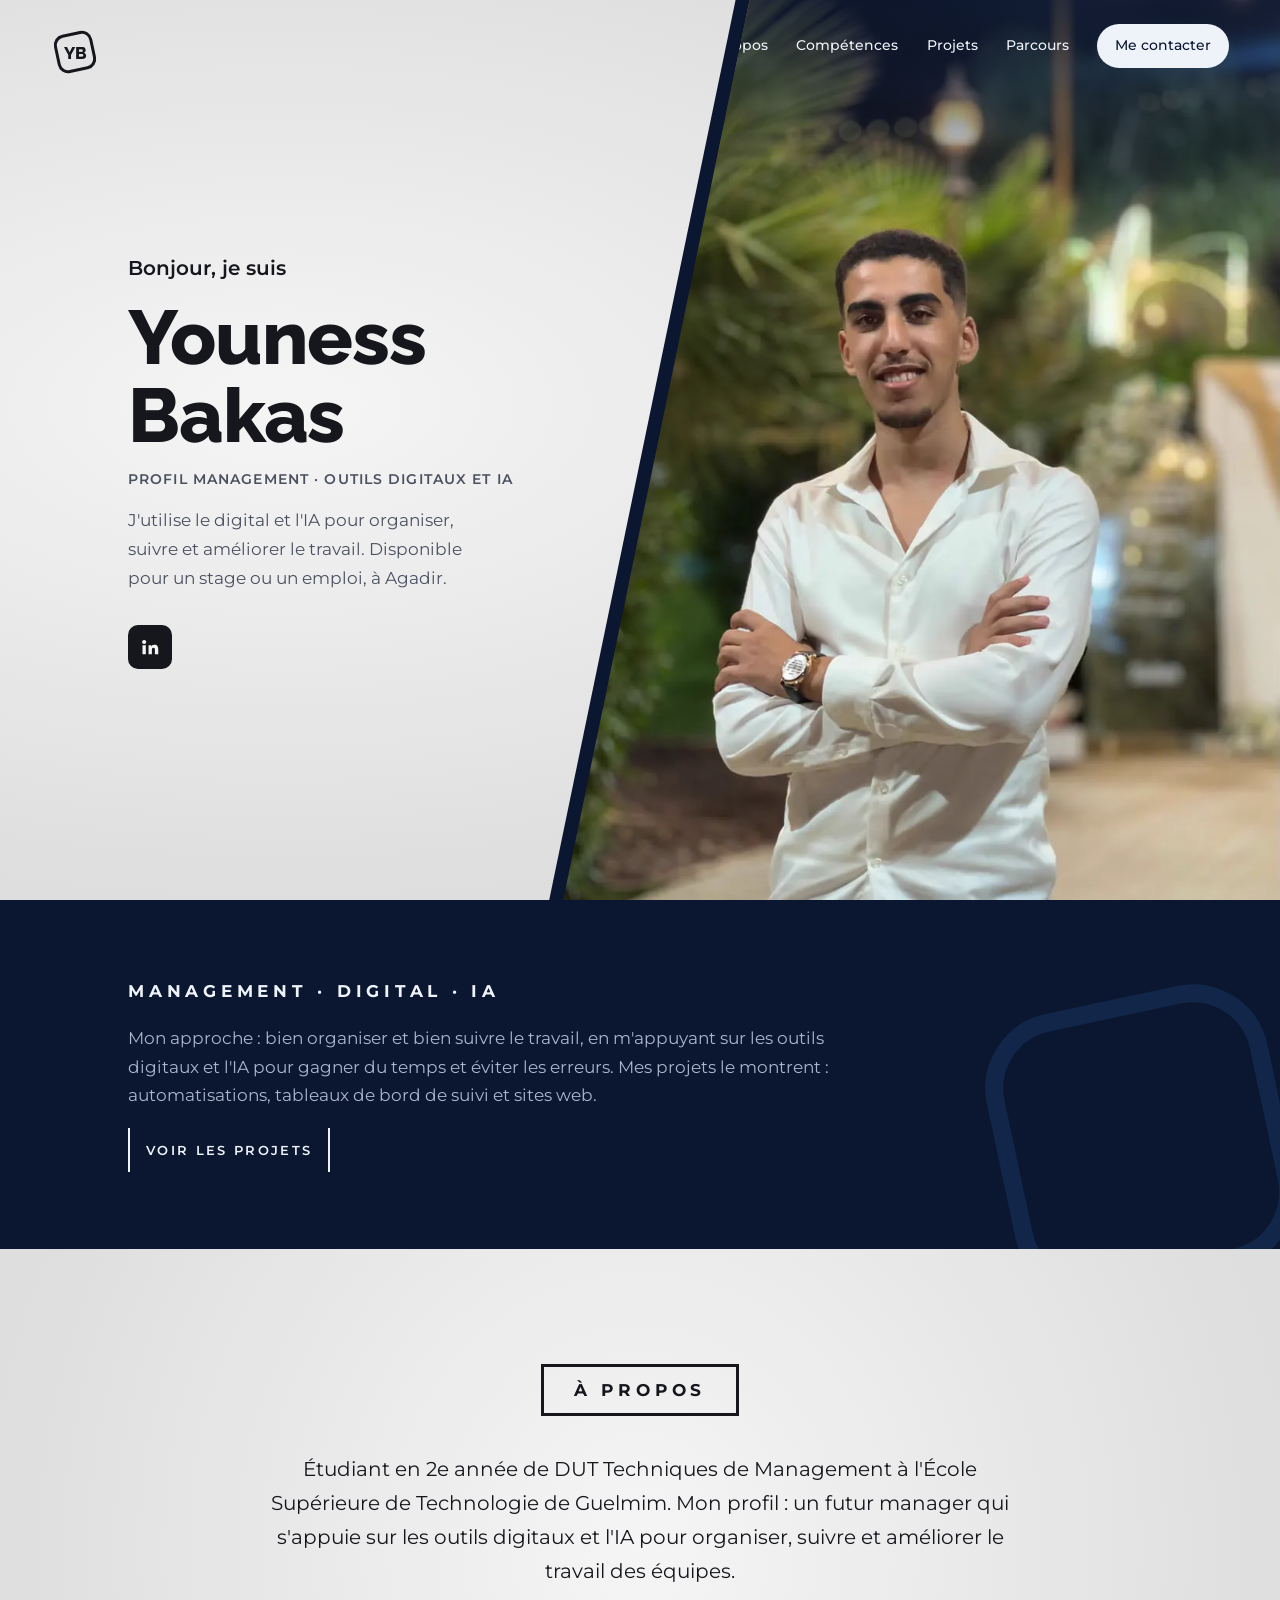
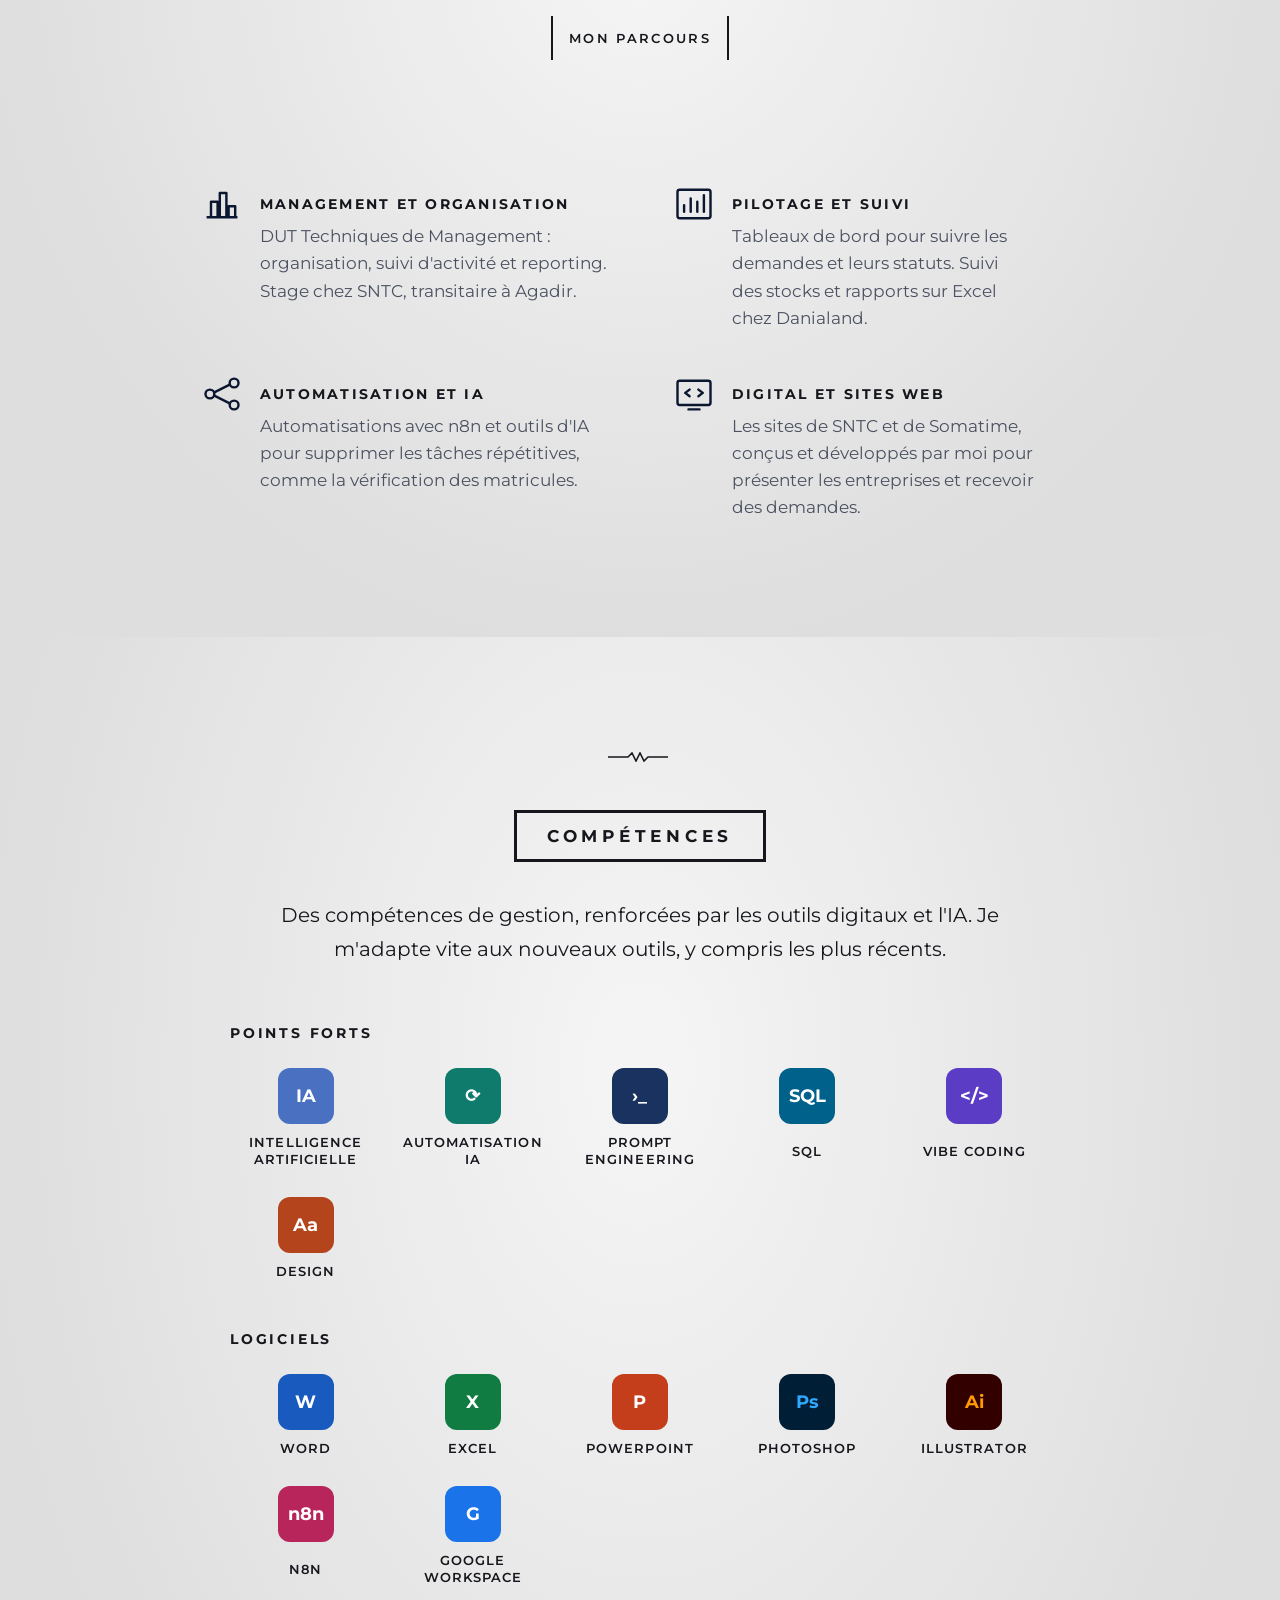
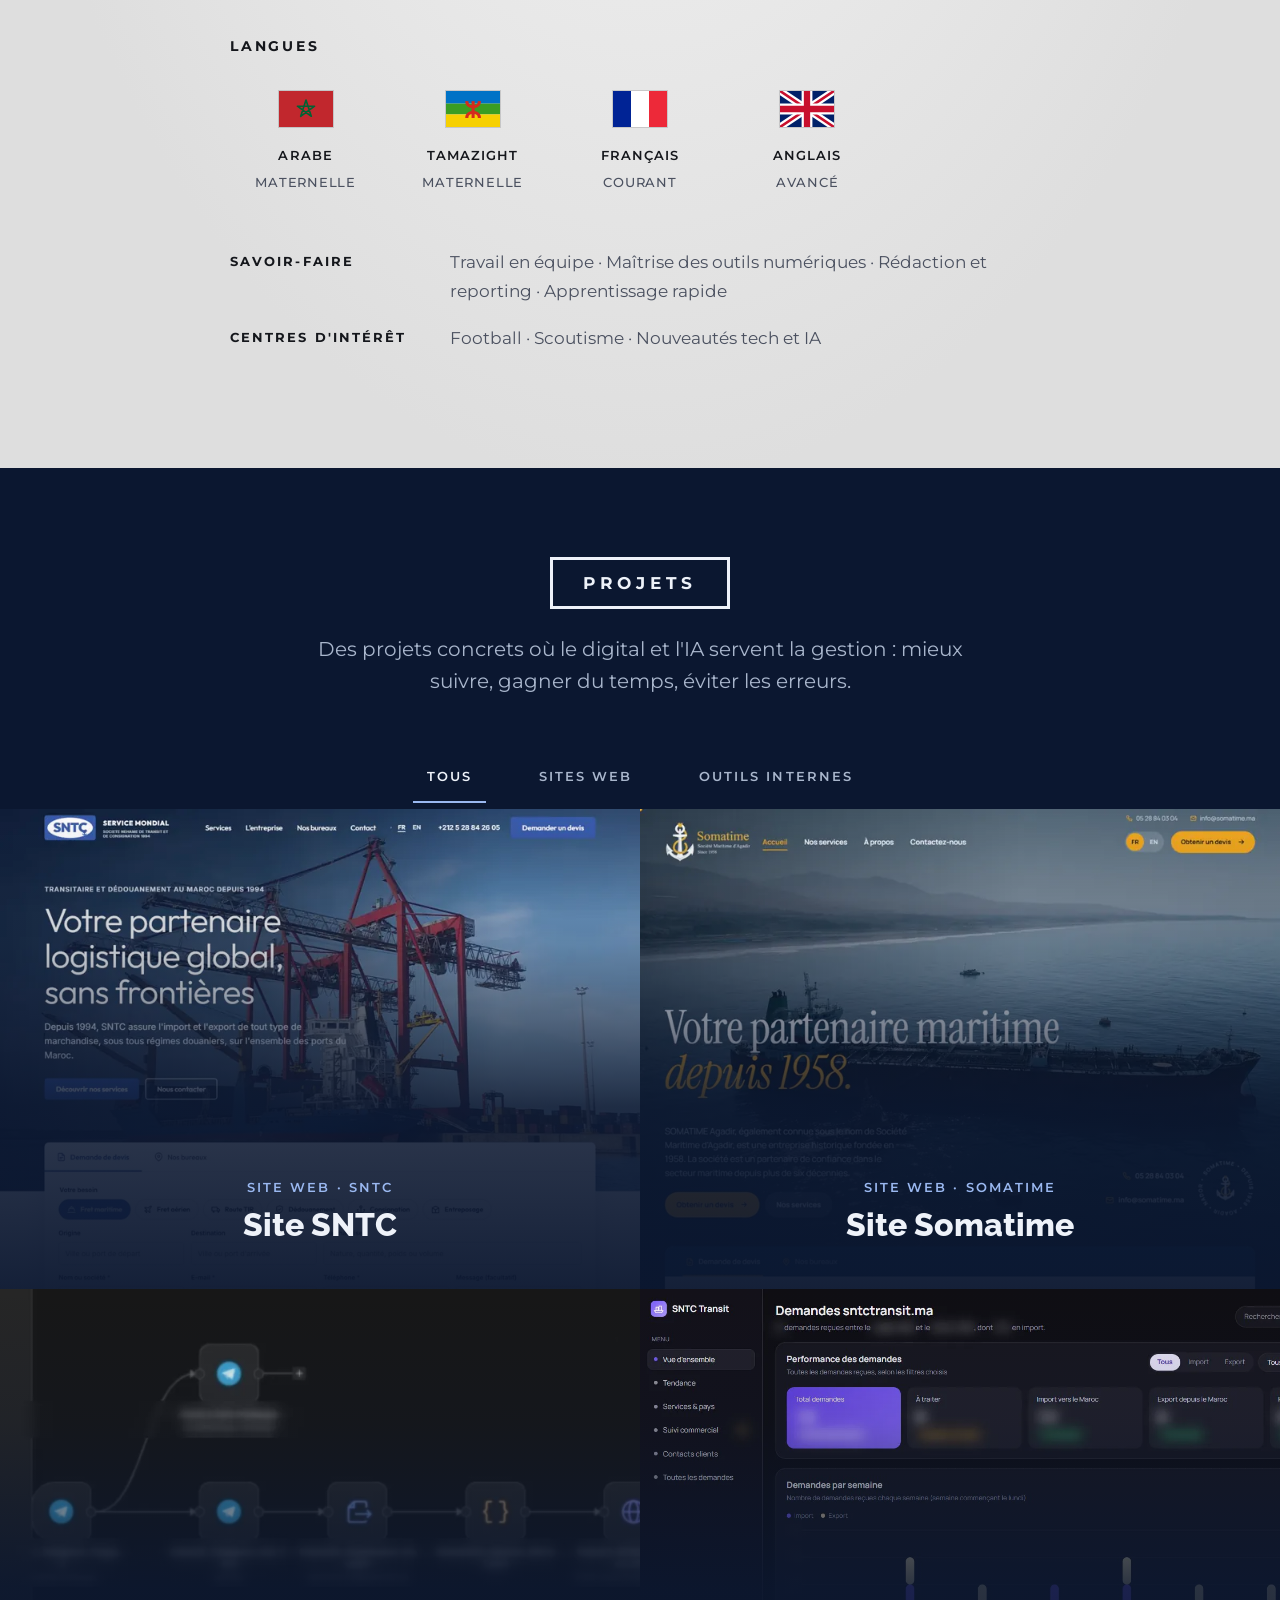
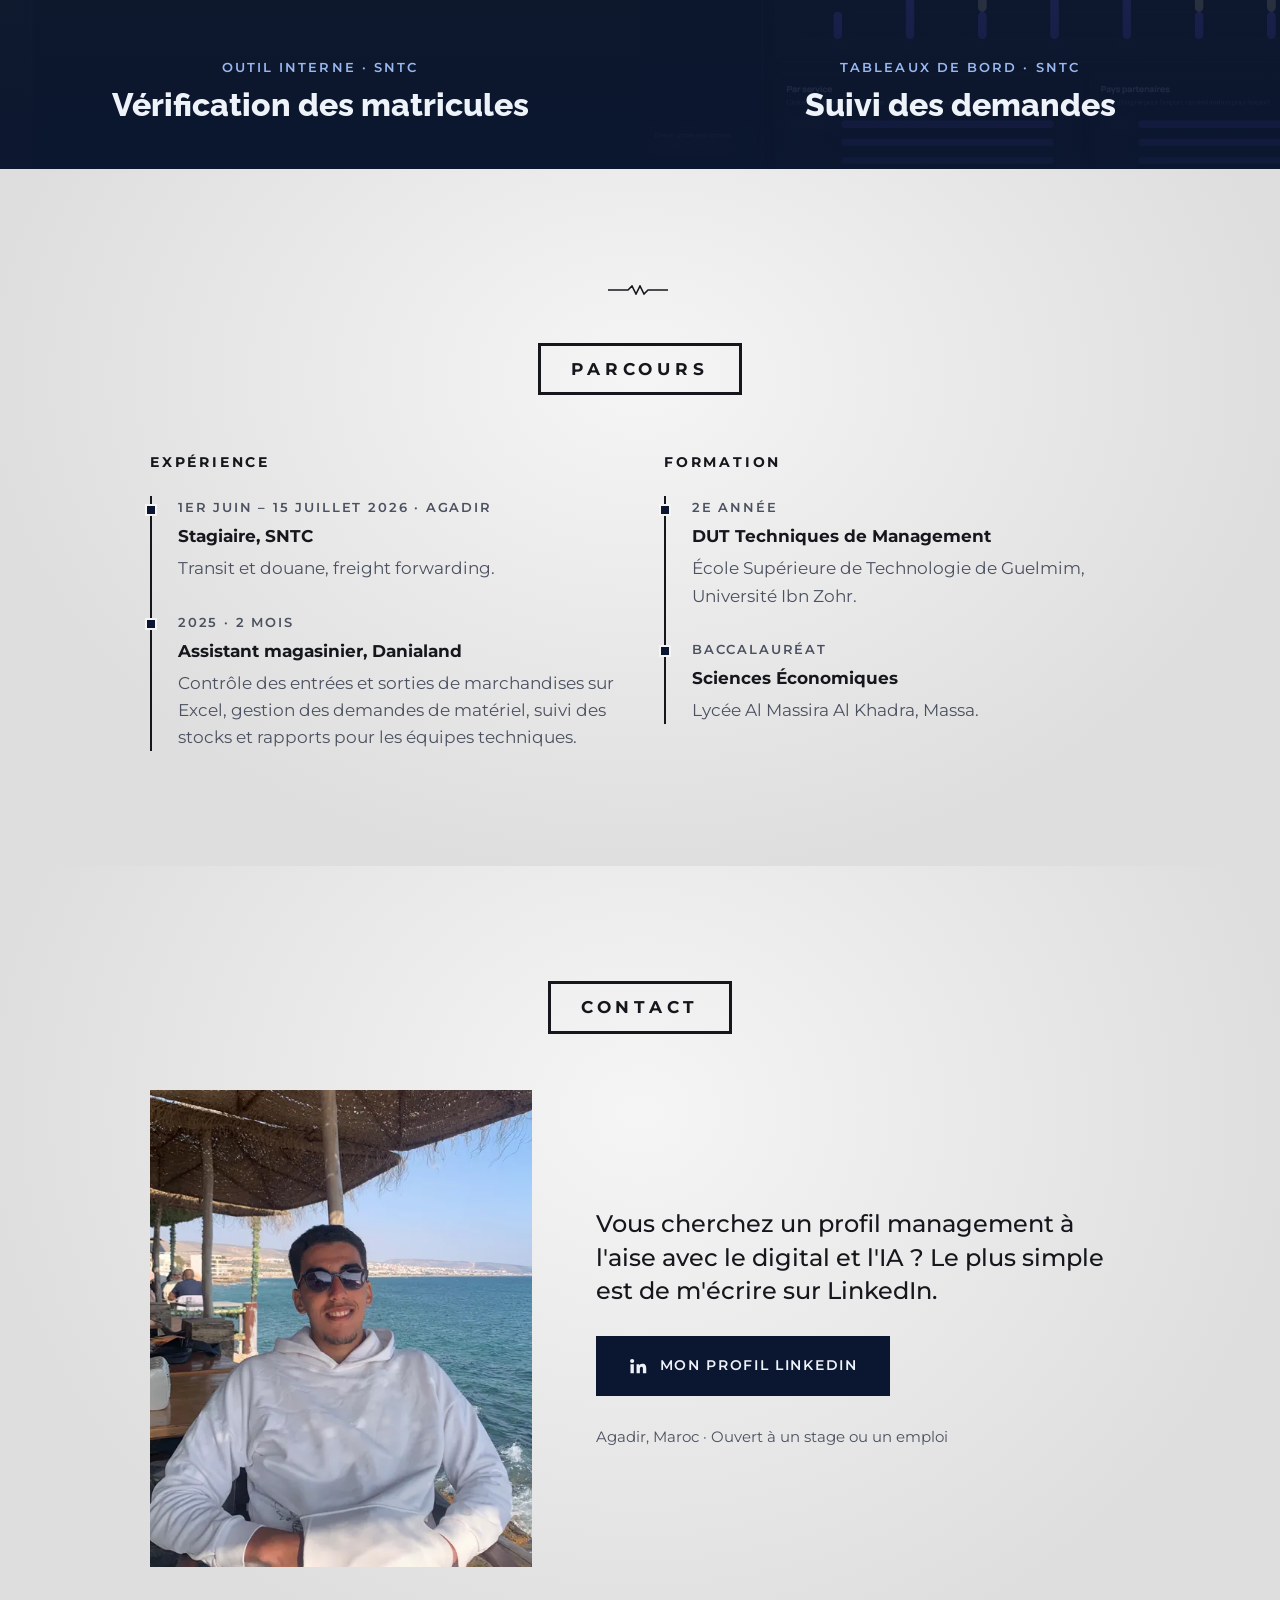
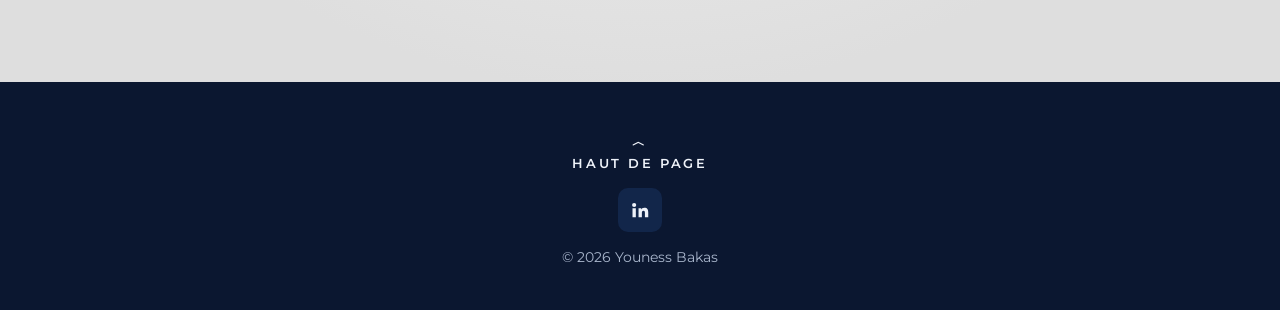
==== commit a3683b9e: "Repositionnement : profil management qui s'appuie sur le digital et l'IA - Textes du hero, de la ban" ====
--- a/index.html
+++ b/index.html
@@ -3,16 +3,16 @@
 <head>
   <meta charset="utf-8">
   <meta name="viewport" content="width=device-width, initial-scale=1">
-  <title>Youness Bakas — Management, transit et digital</title>
-  <meta name="description" content="Portfolio de Youness Bakas, étudiant en DUT Techniques de Management à Agadir, passé par un stage chez SNTC, transitaire. Sites web et outils pour la logistique et le transit.">
+  <title>Youness Bakas — Management, digital et IA</title>
+  <meta name="description" content="Portfolio de Youness Bakas, profil management qui s'appuie sur les outils digitaux et l'IA pour mieux performer : automatisations, tableaux de bord de suivi et sites web.">
   <link rel="canonical" href="https://ybakas.me/">
   <meta name="theme-color" content="#0b1730">
 
   <meta property="og:type" content="profile">
   <meta property="og:locale" content="fr_MA">
   <meta property="og:site_name" content="Youness Bakas">
-  <meta property="og:title" content="Youness Bakas — Management, transit et digital">
-  <meta property="og:description" content="Étudiant en DUT Techniques de Management à Agadir, après un stage chez un transitaire. Je cherche un stage ou un premier emploi.">
+  <meta property="og:title" content="Youness Bakas — Management, digital et IA">
+  <meta property="og:description" content="Profil management à l'aise avec les outils digitaux et l'IA. Étudiant en DUT Techniques de Management à Agadir, je cherche un stage ou un premier emploi.">
   <meta property="og:url" content="https://ybakas.me/">
   <meta property="og:image" content="https://ybakas.me/assets/img/portrait.jpg">
   <meta property="og:image:alt" content="Portrait de Youness Bakas">
@@ -67,8 +67,8 @@
       <div class="hero-intro">
         <p class="hello">Bonjour, je suis</p>
         <h1 class="hero-name">Youness Bakas</h1>
-        <p class="hero-role">Étudiant en management · Transit, logistique et digital</p>
-        <p class="hero-status">Après un stage chez un transitaire à Agadir, je suis disponible pour un stage ou un emploi.</p>
+        <p class="hero-role">Profil management · Outils digitaux et IA</p>
+        <p class="hero-status">J'utilise le digital et l'IA pour organiser, suivre et améliorer le travail. Disponible pour un stage ou un emploi, à Agadir.</p>
         <ul class="hero-social">
           <li><a class="icon-btn" href="https://www.linkedin.com/in/bakas-youness" target="_blank" rel="noopener" aria-label="LinkedIn de Youness Bakas"><svg aria-hidden="true"><use href="#i-linkedin"/></svg></a></li>
         </ul>
@@ -97,8 +97,8 @@
 
     <section class="feature" aria-labelledby="feature-title">
       <div class="feature-inner">
-        <h2 class="feature-title" id="feature-title">SNTC · Stage juin – juillet 2026</h2>
-        <p>Du 1er juin au 15 juillet 2026, en stage chez SNTC, transitaire à Agadir, j'ai découvert le dédouanement et le freight forwarding de l'intérieur.</p>
+        <h2 class="feature-title" id="feature-title">Management · Digital · IA</h2>
+        <p>Mon approche&nbsp;: bien organiser et bien suivre le travail, en m'appuyant sur les outils digitaux et l'IA pour gagner du temps et éviter les erreurs. Mes projets le montrent&nbsp;: automatisations, tableaux de bord de suivi et sites web.</p>
         <a class="bar-link" href="#projets">Voir les projets</a>
       </div>
       <svg class="feature-mark" viewBox="0 0 48 48" aria-hidden="true"><rect x="6" y="6" width="36" height="36" rx="9" transform="rotate(-12 24 24)" fill="none" stroke="currentColor" stroke-width="2.4"/></svg>
@@ -106,30 +106,30 @@
 
     <section class="block about" id="a-propos" aria-labelledby="about-title">
       <h2 class="boxed reveal" id="about-title">À propos</h2>
-      <p class="lead reveal">Étudiant en 2e année de DUT Techniques de Management à l'École Supérieure de Technologie de Guelmim. Ce qui m'anime&nbsp;: utiliser l'IA et l'automatisation pour rendre la logistique et le transit plus simples et plus fiables.</p>
+      <p class="lead reveal">Étudiant en 2e année de DUT Techniques de Management à l'École Supérieure de Technologie de Guelmim. Mon profil&nbsp;: un futur manager qui s'appuie sur les outils digitaux et l'IA pour organiser, suivre et améliorer le travail des équipes.</p>
       <a class="bar-link reveal" href="#parcours">Mon parcours</a>
       <svg class="zigzag reveal" aria-hidden="true"><use href="#i-zigzag"/></svg>
 
       <ul class="services">
         <li class="service reveal">
           <svg class="service-icon" viewBox="0 0 40 40" aria-hidden="true"><path d="M6 32h28M10 32V18h6v14M18 32V10h6v22M26 32V22h6v10" fill="none" stroke="currentColor" stroke-width="2.2" stroke-linejoin="round"/></svg>
-          <h3>Management</h3>
-          <p>DUT Techniques de Management&nbsp;: organisation, suivi et reporting.</p>
+          <h3>Management et organisation</h3>
+          <p>DUT Techniques de Management&nbsp;: organisation, suivi d'activité et reporting. Stage chez SNTC, transitaire à Agadir.</p>
         </li>
         <li class="service reveal">
-          <svg class="service-icon" viewBox="0 0 40 40" aria-hidden="true"><rect x="5" y="13" width="30" height="16" fill="none" stroke="currentColor" stroke-width="2.2"/><path d="M11 13v16M17 13v16M23 13v16M29 13v16" stroke="currentColor" stroke-width="1.4"/></svg>
-          <h3>Transit et logistique</h3>
-          <p>Stage chez un transitaire&nbsp;: dédouanement, suivi des DUM, freight forwarding.</p>
+          <svg class="service-icon" viewBox="0 0 40 40" aria-hidden="true"><rect x="5" y="7" width="30" height="26" rx="2" fill="none" stroke="currentColor" stroke-width="2.2"/><path d="M11 27v-6M17 27V15M23 27v-9M29 27V12" stroke="currentColor" stroke-width="2.2" stroke-linecap="round"/></svg>
+          <h3>Pilotage et suivi</h3>
+          <p>Tableaux de bord pour suivre les demandes et leurs statuts. Suivi des stocks et rapports sur Excel chez Danialand.</p>
         </li>
         <li class="service reveal">
-          <svg class="service-icon" viewBox="0 0 40 40" aria-hidden="true"><rect x="7" y="20" width="12" height="12" fill="none" stroke="currentColor" stroke-width="2.2"/><rect x="21" y="20" width="12" height="12" fill="none" stroke="currentColor" stroke-width="2.2"/><rect x="14" y="7" width="12" height="12" fill="none" stroke="currentColor" stroke-width="2.2"/></svg>
-          <h3>Gestion de stock et rapports</h3>
-          <p>Assistant magasinier chez Danialand&nbsp;: entrées et sorties de marchandises sur Excel, suivi des stocks, demandes de matériel et rapports pour les équipes techniques.</p>
+          <svg class="service-icon" viewBox="0 0 40 40" aria-hidden="true"><circle cx="9" cy="20" r="4" fill="none" stroke="currentColor" stroke-width="2.2"/><circle cx="31" cy="10" r="4" fill="none" stroke="currentColor" stroke-width="2.2"/><circle cx="31" cy="30" r="4" fill="none" stroke="currentColor" stroke-width="2.2"/><path d="M13 18.5l14-7M13 21.5l14 7" fill="none" stroke="currentColor" stroke-width="2.2"/></svg>
+          <h3>Automatisation et IA</h3>
+          <p>Automatisations avec n8n et outils d'IA pour supprimer les tâches répétitives, comme la vérification des matricules.</p>
         </li>
         <li class="service reveal">
           <svg class="service-icon" viewBox="0 0 40 40" aria-hidden="true"><rect x="5" y="8" width="30" height="22" rx="2" fill="none" stroke="currentColor" stroke-width="2.2"/><path d="M15 34h10M16 16l-4 3 4 3M24 16l4 3-4 3" fill="none" stroke="currentColor" stroke-width="2.2" stroke-linecap="round" stroke-linejoin="round"/></svg>
-          <h3>Sites web et IA</h3>
-          <p>Les sites de SNTC et Somatime, et des outils d'automatisation pour l'équipe.</p>
+          <h3>Digital et sites web</h3>
+          <p>Les sites de SNTC et de Somatime, conçus et développés par moi pour présenter les entreprises et recevoir des demandes.</p>
         </li>
       </ul>
     </section>
@@ -137,13 +137,14 @@
     <section class="block skills" id="competences" aria-labelledby="skills-title">
       <svg class="zigzag" aria-hidden="true"><use href="#i-zigzag"/></svg>
       <h2 class="boxed reveal" id="skills-title">Compétences</h2>
-      <p class="lead reveal">À l'aise avec les outils d'IA, y compris les plus récents&nbsp;: je m'adapte vite et je travaille bien avec eux.</p>
+      <p class="lead reveal">Des compétences de gestion, renforcées par les outils digitaux et l'IA. Je m'adapte vite aux nouveaux outils, y compris les plus récents.</p>
 
       <div class="skill-groups">
         <div class="skill-group reveal">
           <h3 class="group-title">Points forts</h3>
           <ul class="tiles">
             <li><span class="tile" style="--c:#4a70c2">IA</span>Intelligence artificielle</li>
+            <li><span class="tile" style="--c:#0f7b6c">⟳</span>Automatisation IA</li>
             <li><span class="tile" style="--c:#1a3260">›_</span>Prompt engineering</li>
             <li><span class="tile" style="--c:#00618a">SQL</span>SQL</li>
             <li><span class="tile" style="--c:#5b3cc4">&lt;/&gt;</span>Vibe coding</li>
@@ -193,11 +194,8 @@
 
     <section class="work" id="projets" aria-labelledby="work-title">
       <div class="work-head">
-        <picture>
-          <source type="image/webp" srcset="assets/img/port-agadir-oufella-800.webp 800w, assets/img/port-agadir-oufella-1200.webp 1200w" sizes="100vw">
-          <img class="work-bg" src="assets/img/port-agadir-oufella.jpg" width="1600" height="1200" loading="lazy" alt="">
-        </picture>
         <h2 class="boxed boxed-light" id="work-title">Projets</h2>
+        <p class="work-lead">Des projets concrets où le digital et l'IA servent la gestion&nbsp;: mieux suivre, gagner du temps, éviter les erreurs.</p>
       </div>
 
       <div class="filters" role="group" aria-label="Filtrer les projets">
@@ -230,7 +228,7 @@
           <div class="card-body">
             <p class="card-kind">Outil interne · SNTC</p>
             <h3>Vérification des matricules</h3>
-            <p class="card-text">Une automatisation réalisée avec n8n qui vérifie les matricules de conteneurs.</p>
+            <p class="card-text">Une automatisation n8n qui vérifie les matricules de conteneurs, sans contrôle à la main.</p>
             <div class="card-actions"><button type="button" data-open="d-matricules">Détails</button></div>
           </div>
         </li>
@@ -239,7 +237,7 @@
           <div class="card-body">
             <p class="card-kind">Tableaux de bord · SNTC</p>
             <h3>Suivi des demandes</h3>
-            <p class="card-text">Des tableaux de bord pour suivre les demandes reçues depuis les sites web.</p>
+            <p class="card-text">Des tableaux de bord pour piloter les demandes reçues, de l'arrivée au traitement.</p>
             <div class="card-actions"><button type="button" data-open="d-demandes">Détails</button></div>
           </div>
         </li>
@@ -270,7 +268,7 @@
 
     <dialog class="sheet" id="d-matricules" aria-labelledby="d-matricules-t">
       <h3 id="d-matricules-t">Vérification des matricules conteneurs</h3>
-      <p class="sheet-meta">SNTC · Transit et douane · Automatisation</p>
+      <p class="sheet-meta">SNTC · Automatisation · n8n</p>
       <p>Un outil interne, réalisé avec n8n, qui automatise la vérification des matricules de conteneurs.</p>
       <dl class="psd">
         <div><dt>Problème</dt><dd>Contrôler chaque matricule à la main prend du temps et laisse passer des erreurs.</dd></div>
@@ -348,7 +346,7 @@
           </picture>
         </figure>
         <div class="contact-text">
-          <p class="lead reveal">Vous recrutez en management, en logistique ou dans le transit&nbsp;? Le plus simple est de m'écrire sur LinkedIn.</p>
+          <p class="lead reveal">Vous cherchez un profil management à l'aise avec le digital et l'IA&nbsp;? Le plus simple est de m'écrire sur LinkedIn.</p>
           <a class="btn btn-big reveal" href="https://www.linkedin.com/in/bakas-youness" target="_blank" rel="noopener"><svg aria-hidden="true"><use href="#i-linkedin"/></svg><span>Mon profil LinkedIn</span></a>
           <p class="contact-note reveal">Agadir, Maroc · Ouvert à un stage ou un emploi</p>
         </div>
@@ -360,7 +358,6 @@
     <a class="to-top" href="#top"><span aria-hidden="true">︿</span>Haut de page</a>
     <a class="icon-btn icon-btn-dark" href="https://www.linkedin.com/in/bakas-youness" target="_blank" rel="noopener" aria-label="LinkedIn de Youness Bakas"><svg aria-hidden="true"><use href="#i-linkedin"/></svg></a>
     <p>© 2026 Youness Bakas</p>
-    <p class="credits">Photo du port&nbsp;: <a href="https://commons.wikimedia.org/wiki/File:Port_of_Agadir_from_Kasbah_of_Agadir_Oufella.jpg" target="_blank" rel="noopener">Abdeaitali</a>, <a href="https://creativecommons.org/licenses/by-sa/4.0/deed.fr" target="_blank" rel="noopener">CC BY-SA 4.0</a></p>
   </footer>
 
   <script src="assets/js/main.js" defer></script>
--- a/assets/css/style.css
+++ b/assets/css/style.css
@@ -92,7 +92,7 @@
   font-size: var(--step-body); line-height: 1.3;
   letter-spacing: var(--track); text-transform: uppercase;
 }
-.boxed-light { border-color: var(--on-navy); color: var(--on-navy); background: rgba(11, 23, 48, 0.35); }
+.boxed-light { border-color: var(--on-navy); color: var(--on-navy); }
 
 .zigzag { display: block; width: 64px; height: 10px; margin: 0 auto; color: var(--ink); }
 
@@ -277,12 +277,11 @@
 .work-head {
   position: relative;
   display: grid; place-items: center;
-  min-height: clamp(220px, 26vw, 360px);
+  padding: clamp(56px, 7vw, 96px) var(--margin) clamp(32px, 4vw, 48px);
   overflow: hidden;
 }
-.work-bg { position: absolute; inset: 0; width: 100%; height: 100%; object-fit: cover; object-position: 50% 60%; }
-.work-head::after { content: ""; position: absolute; inset: 0; background: rgba(11, 23, 48, 0.38); }
 .work-head .boxed { position: relative; z-index: 1; }
+.work-lead { margin-top: 24px; max-width: 52ch; text-align: center; color: var(--on-navy-muted); font-size: var(--step-lead); line-height: 1.6; }
 
 .filters { display: flex; justify-content: center; gap: clamp(8px, 3vw, 40px); padding: 6px var(--margin); }
 .filters button {
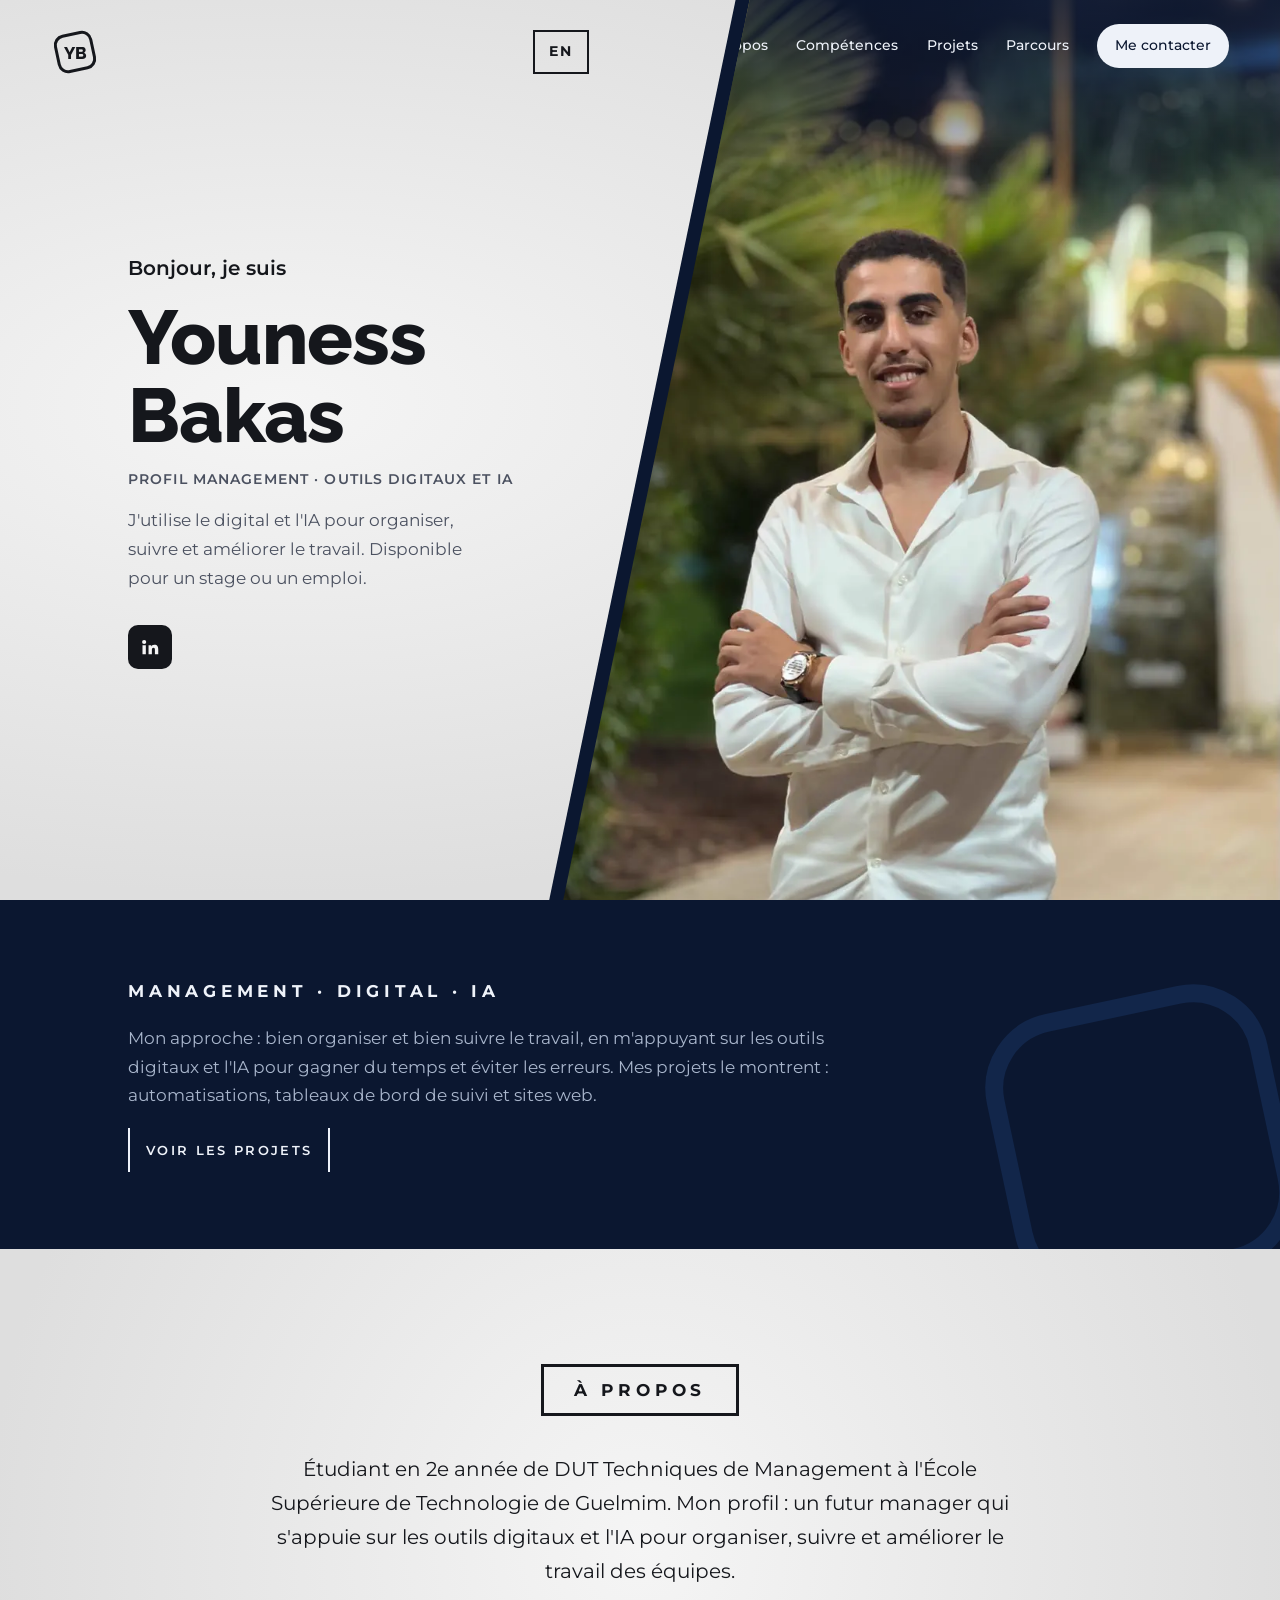
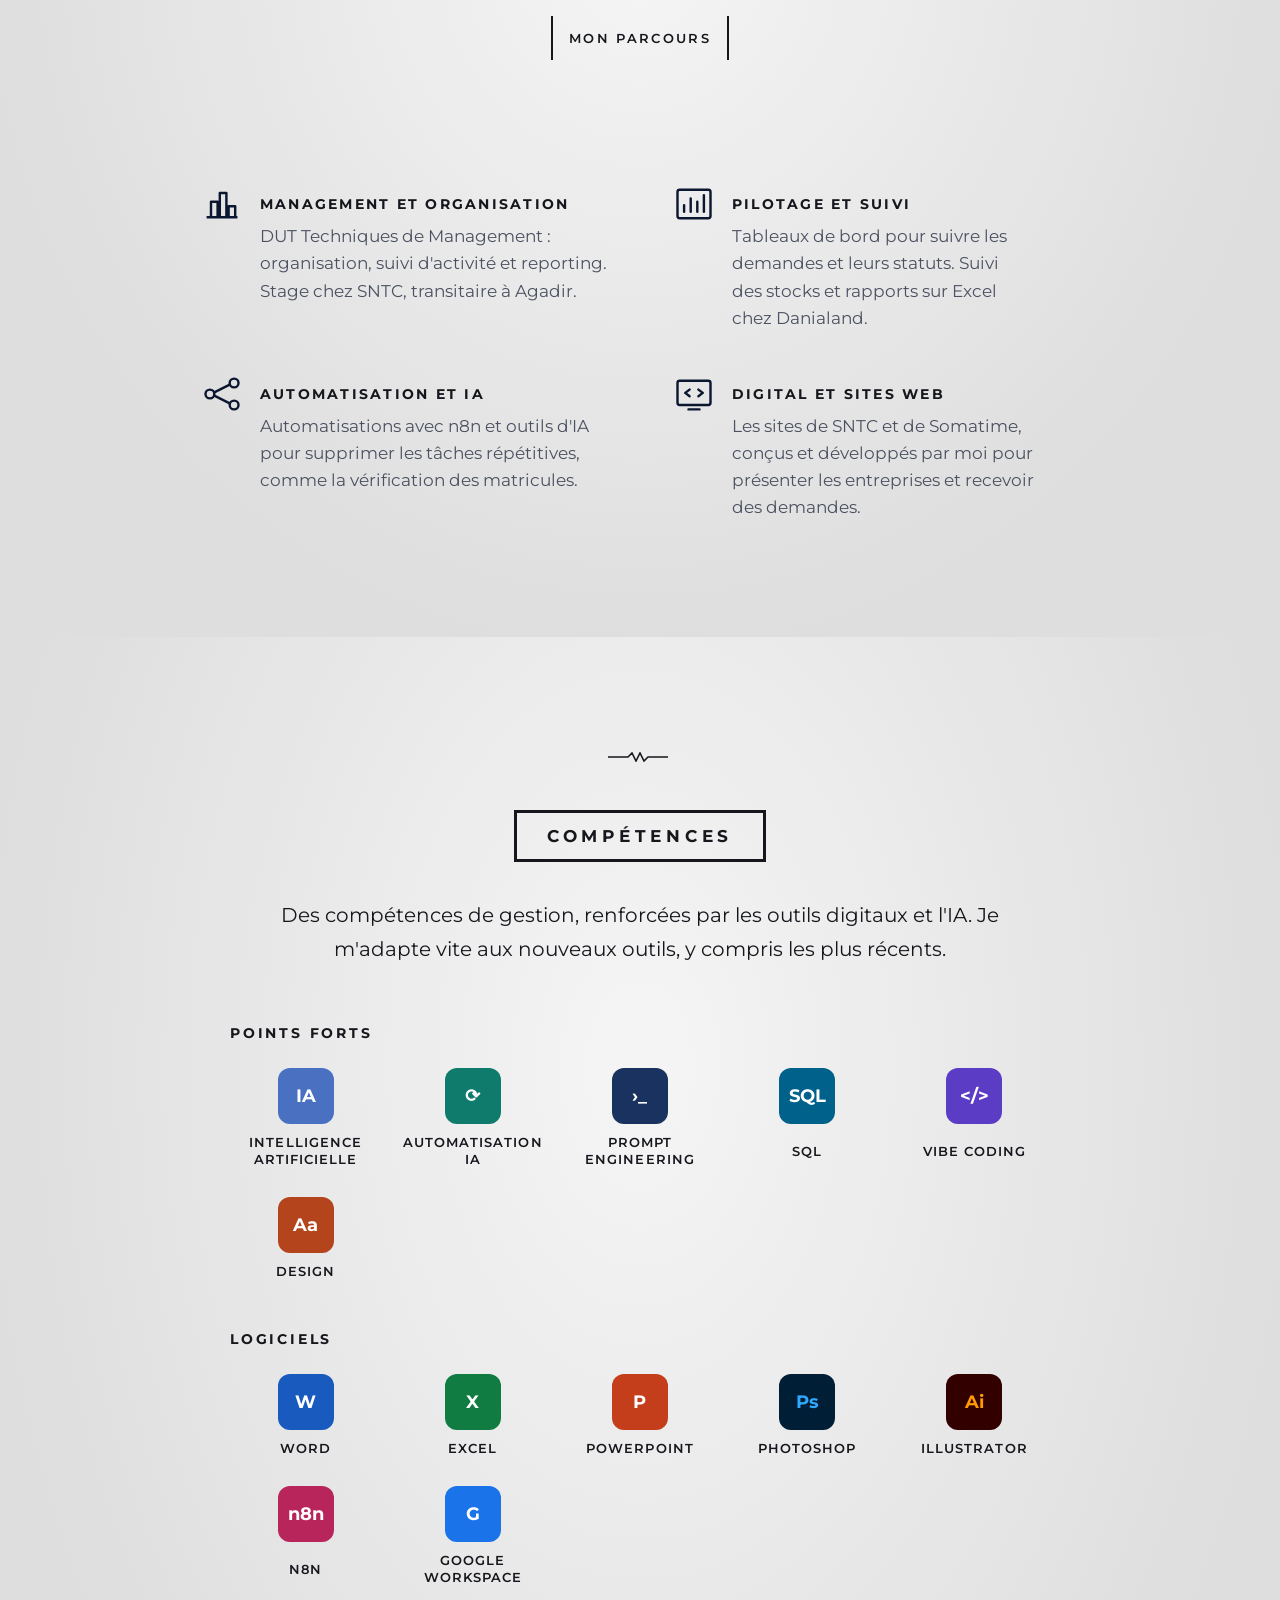
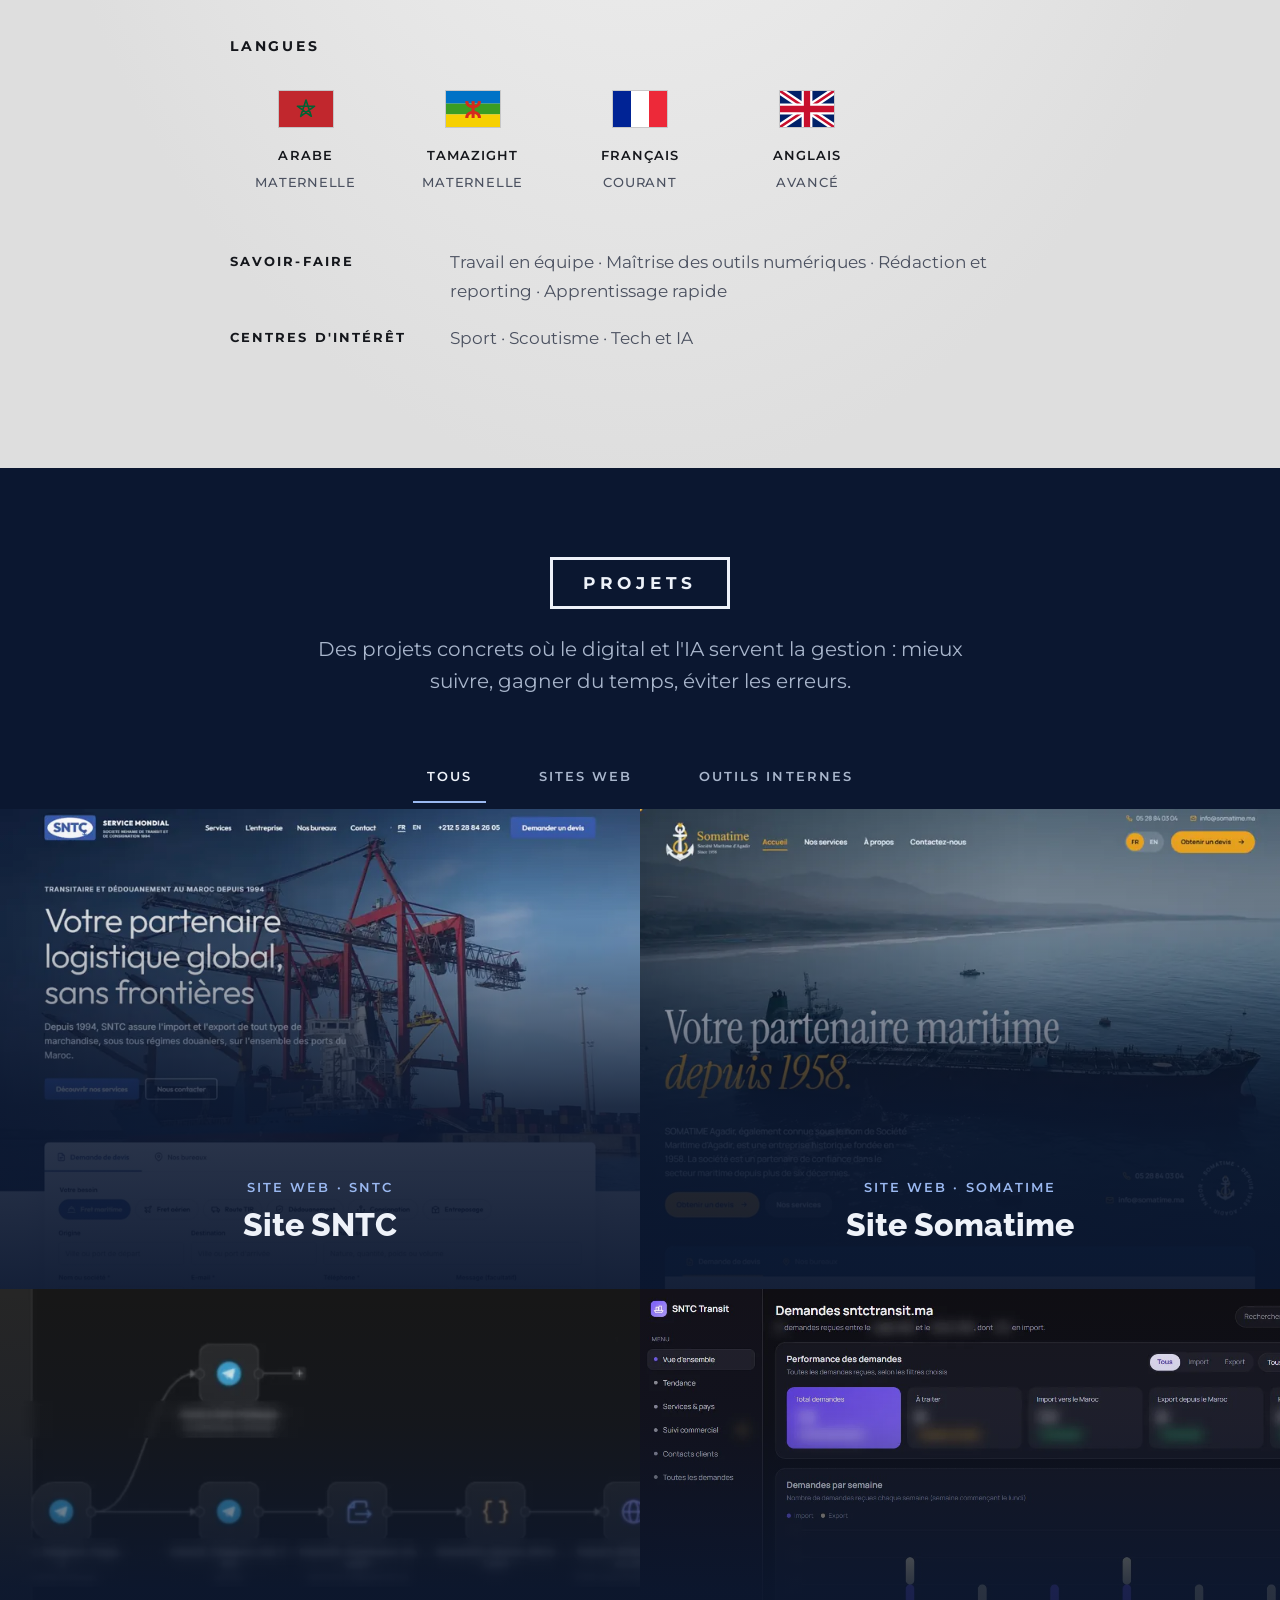
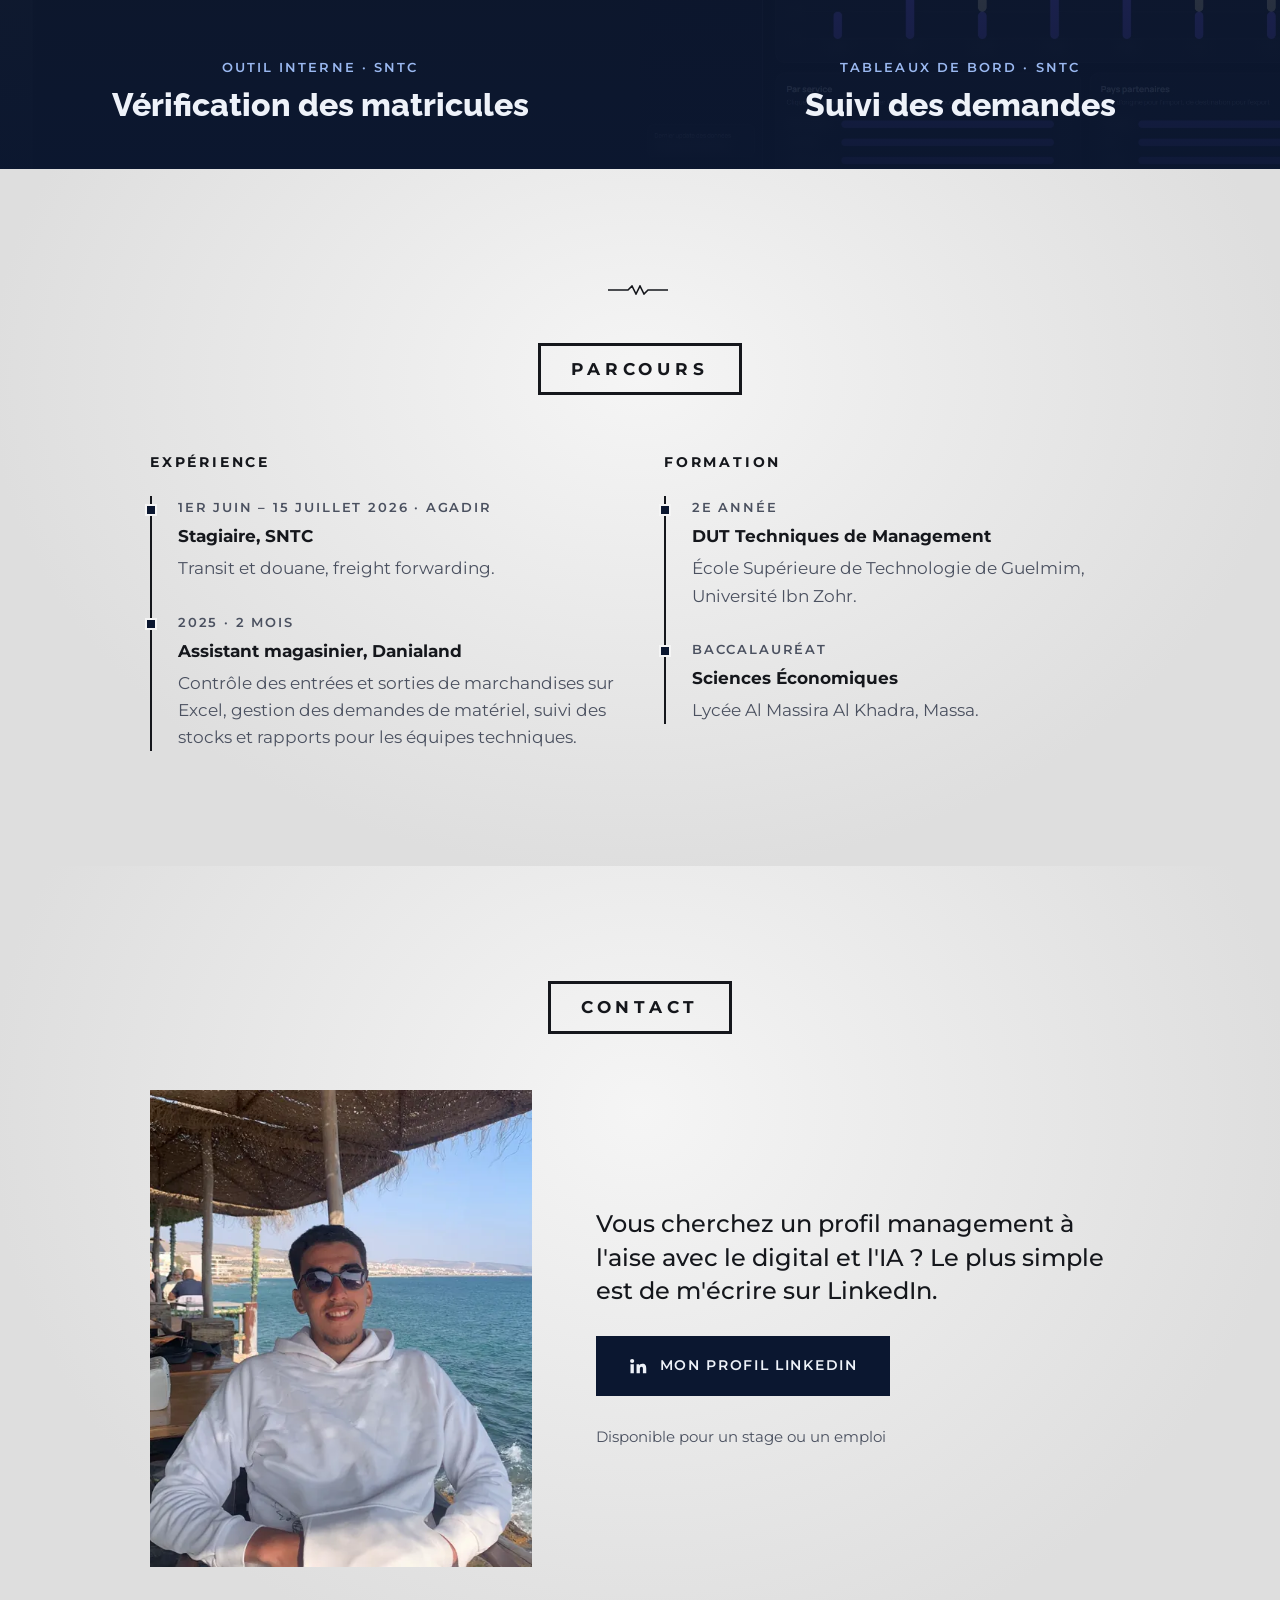
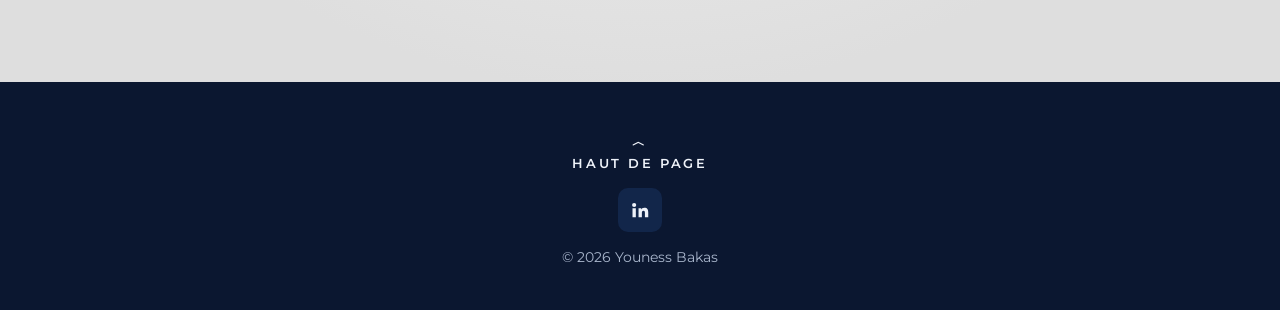
==== commit 37b6029d: "Version anglaise, disponibilité sans lieu, centres d'intérêt - Page /en/ traduite, bouton FR/EN et b" ====
--- a/index.html
+++ b/index.html
@@ -6,13 +6,16 @@
   <title>Youness Bakas — Management, digital et IA</title>
   <meta name="description" content="Portfolio de Youness Bakas, profil management qui s'appuie sur les outils digitaux et l'IA pour mieux performer : automatisations, tableaux de bord de suivi et sites web.">
   <link rel="canonical" href="https://ybakas.me/">
+  <link rel="alternate" hreflang="fr" href="https://ybakas.me/">
+  <link rel="alternate" hreflang="en" href="https://ybakas.me/en/">
+  <link rel="alternate" hreflang="x-default" href="https://ybakas.me/">
   <meta name="theme-color" content="#0b1730">
 
   <meta property="og:type" content="profile">
   <meta property="og:locale" content="fr_MA">
   <meta property="og:site_name" content="Youness Bakas">
   <meta property="og:title" content="Youness Bakas — Management, digital et IA">
-  <meta property="og:description" content="Profil management à l'aise avec les outils digitaux et l'IA. Étudiant en DUT Techniques de Management à Agadir, je cherche un stage ou un premier emploi.">
+  <meta property="og:description" content="Profil management à l'aise avec les outils digitaux et l'IA. Étudiant en DUT Techniques de Management, je cherche un stage ou un premier emploi.">
   <meta property="og:url" content="https://ybakas.me/">
   <meta property="og:image" content="https://ybakas.me/assets/img/portrait.jpg">
   <meta property="og:image:alt" content="Portrait de Youness Bakas">
@@ -55,20 +58,24 @@
       <a href="#competences">Compétences</a>
       <a href="#projets">Projets</a>
       <a href="#parcours">Parcours</a>
+      <a class="hide-sm" href="en/" lang="en" hreflang="en" aria-label="English version">EN</a>
       <a class="pill" href="#contact">Contact</a>
     </nav>
   </div>
 
   <header class="hero" id="top">
     <div class="hero-text">
-      <a class="mark" href="#top" aria-label="Youness Bakas, retour en haut">
-        <svg viewBox="0 0 48 48" aria-hidden="true"><rect x="6" y="6" width="36" height="36" rx="9" transform="rotate(-12 24 24)" fill="none" stroke="currentColor" stroke-width="3"/><text x="24" y="30.5" text-anchor="middle" font-family="Raleway, sans-serif" font-weight="800" font-size="17" fill="currentColor">YB</text></svg>
-      </a>
+      <div class="hero-top">
+        <a class="mark" href="#top" aria-label="Youness Bakas, retour en haut">
+          <svg viewBox="0 0 48 48" aria-hidden="true"><rect x="6" y="6" width="36" height="36" rx="9" transform="rotate(-12 24 24)" fill="none" stroke="currentColor" stroke-width="3"/><text x="24" y="30.5" text-anchor="middle" font-family="Raleway, sans-serif" font-weight="800" font-size="17" fill="currentColor">YB</text></svg>
+        </a>
+          <a class="lang" href="en/" lang="en" hreflang="en" aria-label="English version">EN</a>
+      </div>
       <div class="hero-intro">
         <p class="hello">Bonjour, je suis</p>
         <h1 class="hero-name">Youness Bakas</h1>
         <p class="hero-role">Profil management · Outils digitaux et IA</p>
-        <p class="hero-status">J'utilise le digital et l'IA pour organiser, suivre et améliorer le travail. Disponible pour un stage ou un emploi, à Agadir.</p>
+        <p class="hero-status">J'utilise le digital et l'IA pour organiser, suivre et améliorer le travail. Disponible pour un stage ou un emploi.</p>
         <ul class="hero-social">
           <li><a class="icon-btn" href="https://www.linkedin.com/in/bakas-youness" target="_blank" rel="noopener" aria-label="LinkedIn de Youness Bakas"><svg aria-hidden="true"><use href="#i-linkedin"/></svg></a></li>
         </ul>
@@ -83,6 +90,7 @@
           <li><a href="#competences">Compétences</a></li>
           <li><a href="#projets">Projets</a></li>
           <li><a href="#parcours">Parcours</a></li>
+          <li class="only-sm"><a href="en/" lang="en" hreflang="en" aria-label="English version">EN</a></li>
           <li><a class="pill" href="#contact">Me contacter</a></li>
         </ul>
       </nav>
@@ -188,7 +196,7 @@
 
       <dl class="extras reveal">
         <div><dt>Savoir-faire</dt><dd>Travail en équipe · Maîtrise des outils numériques · Rédaction et reporting · Apprentissage rapide</dd></div>
-        <div><dt>Centres d'intérêt</dt><dd>Football · Scoutisme · Nouveautés tech et IA</dd></div>
+        <div><dt>Centres d'intérêt</dt><dd>Sport · Scoutisme · Tech et IA</dd></div>
       </dl>
     </section>
 
@@ -348,7 +356,7 @@
         <div class="contact-text">
           <p class="lead reveal">Vous cherchez un profil management à l'aise avec le digital et l'IA&nbsp;? Le plus simple est de m'écrire sur LinkedIn.</p>
           <a class="btn btn-big reveal" href="https://www.linkedin.com/in/bakas-youness" target="_blank" rel="noopener"><svg aria-hidden="true"><use href="#i-linkedin"/></svg><span>Mon profil LinkedIn</span></a>
-          <p class="contact-note reveal">Agadir, Maroc · Ouvert à un stage ou un emploi</p>
+          <p class="contact-note reveal">Disponible pour un stage ou un emploi</p>
         </div>
       </div>
     </section>
--- a/assets/css/style.css
+++ b/assets/css/style.css
@@ -160,6 +160,15 @@
   padding: 28px var(--margin) 56px;
   width: 50%;
 }
+.hero-top { display: flex; align-items: center; justify-content: space-between; gap: 16px; }
+.lang {
+  display: inline-flex; align-items: center; justify-content: center; min-height: 44px; min-width: 52px; padding: 0 14px;
+  border: 2px solid var(--ink); color: var(--ink); text-decoration: none;
+  font-size: var(--step-small); font-weight: 700; letter-spacing: 0.14em;
+  transition: background-color var(--t-hover) ease, color var(--t-hover) ease;
+}
+.lang:hover { background: var(--ink); color: var(--paper-hi); }
+@media (min-width: 900px) { .only-sm { display: none; } }
 .mark { display: inline-flex; width: 48px; height: 48px; color: var(--ink); }
 .mark svg { width: 100%; height: 100%; }
 .hero-intro { align-self: center; display: grid; gap: 14px; justify-items: start; padding-left: clamp(0px, 6vw, 96px); }
@@ -465,7 +474,7 @@
   }
   .hero-text { grid-row: 2; width: 100%; padding: 8px var(--margin) 56px; grid-template-rows: auto; }
   .hero-intro { padding-left: 0; }
-  .mark { display: none; }
+  .hero-top { display: none; }
 
   .hero-nav { top: 16px; right: var(--margin); left: var(--margin); display: flex; justify-content: flex-end; }
   .hero-nav ul { flex-wrap: wrap; justify-content: flex-end; }
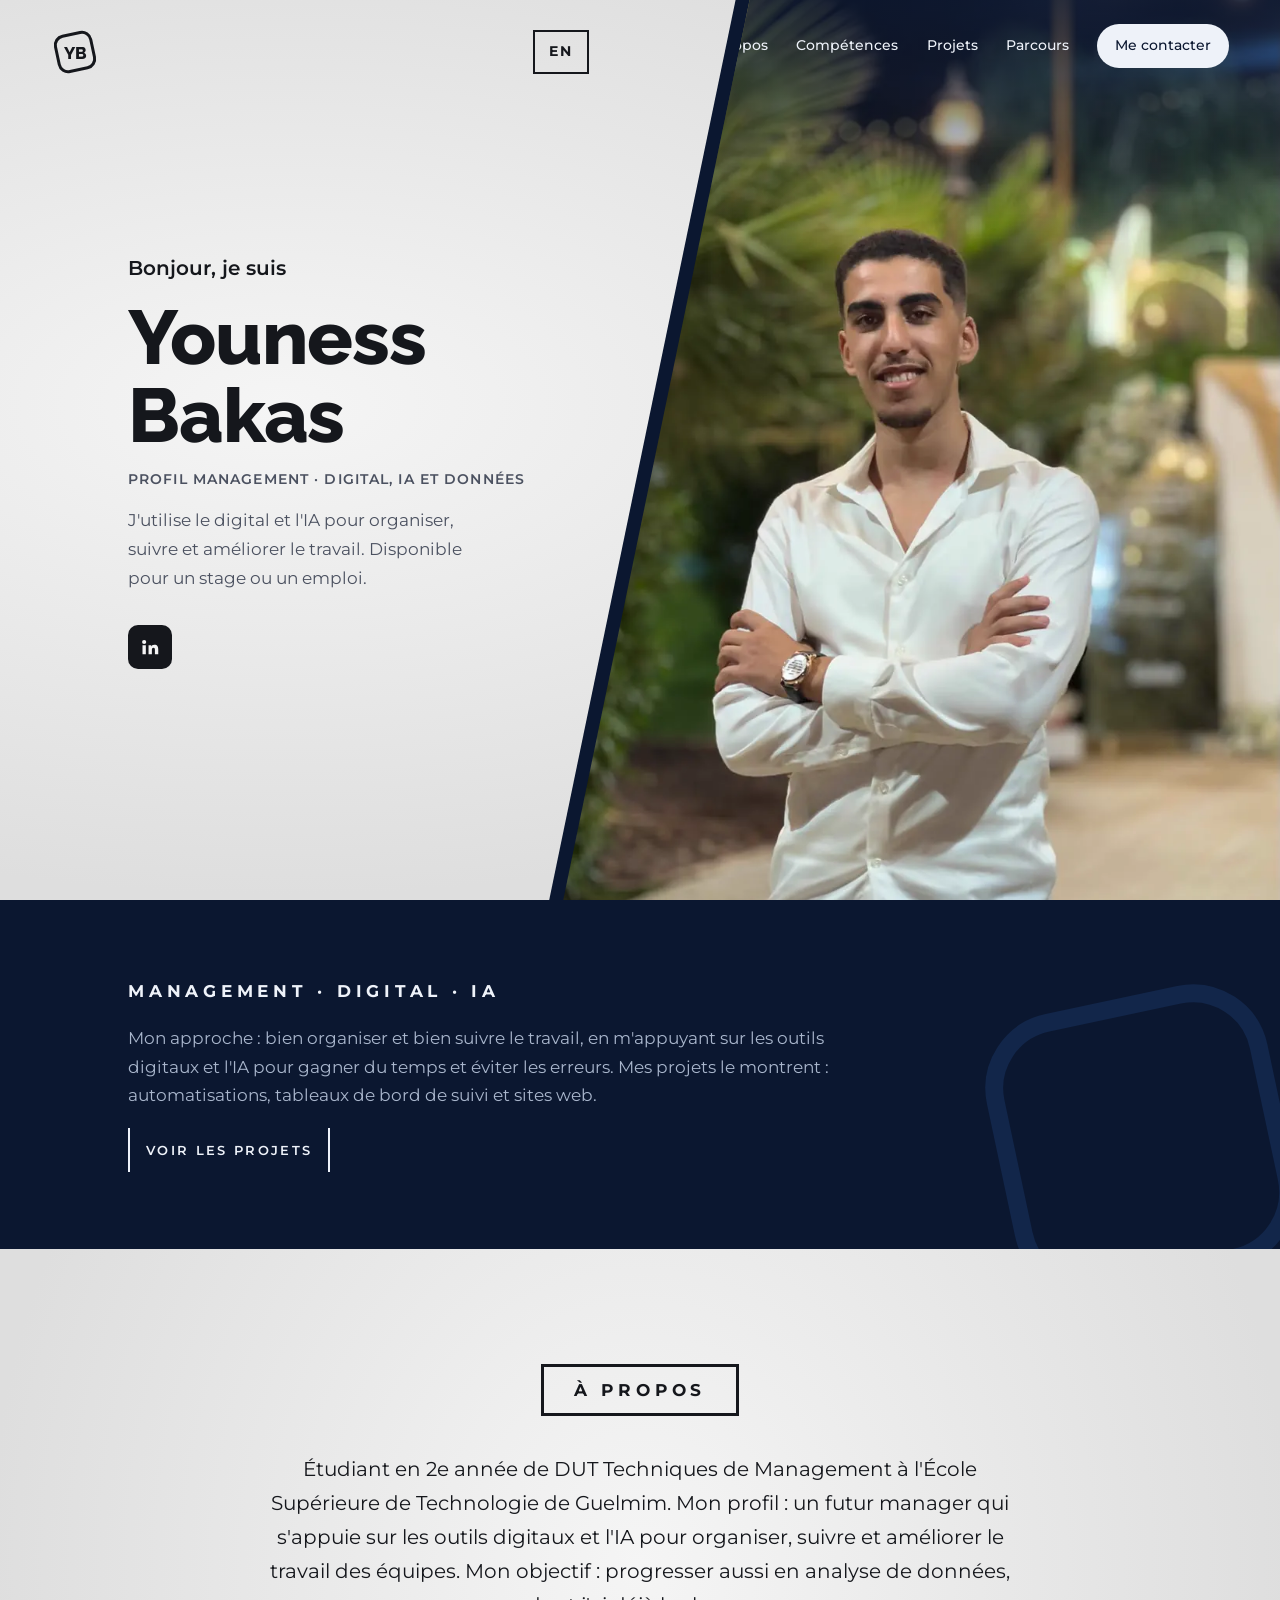
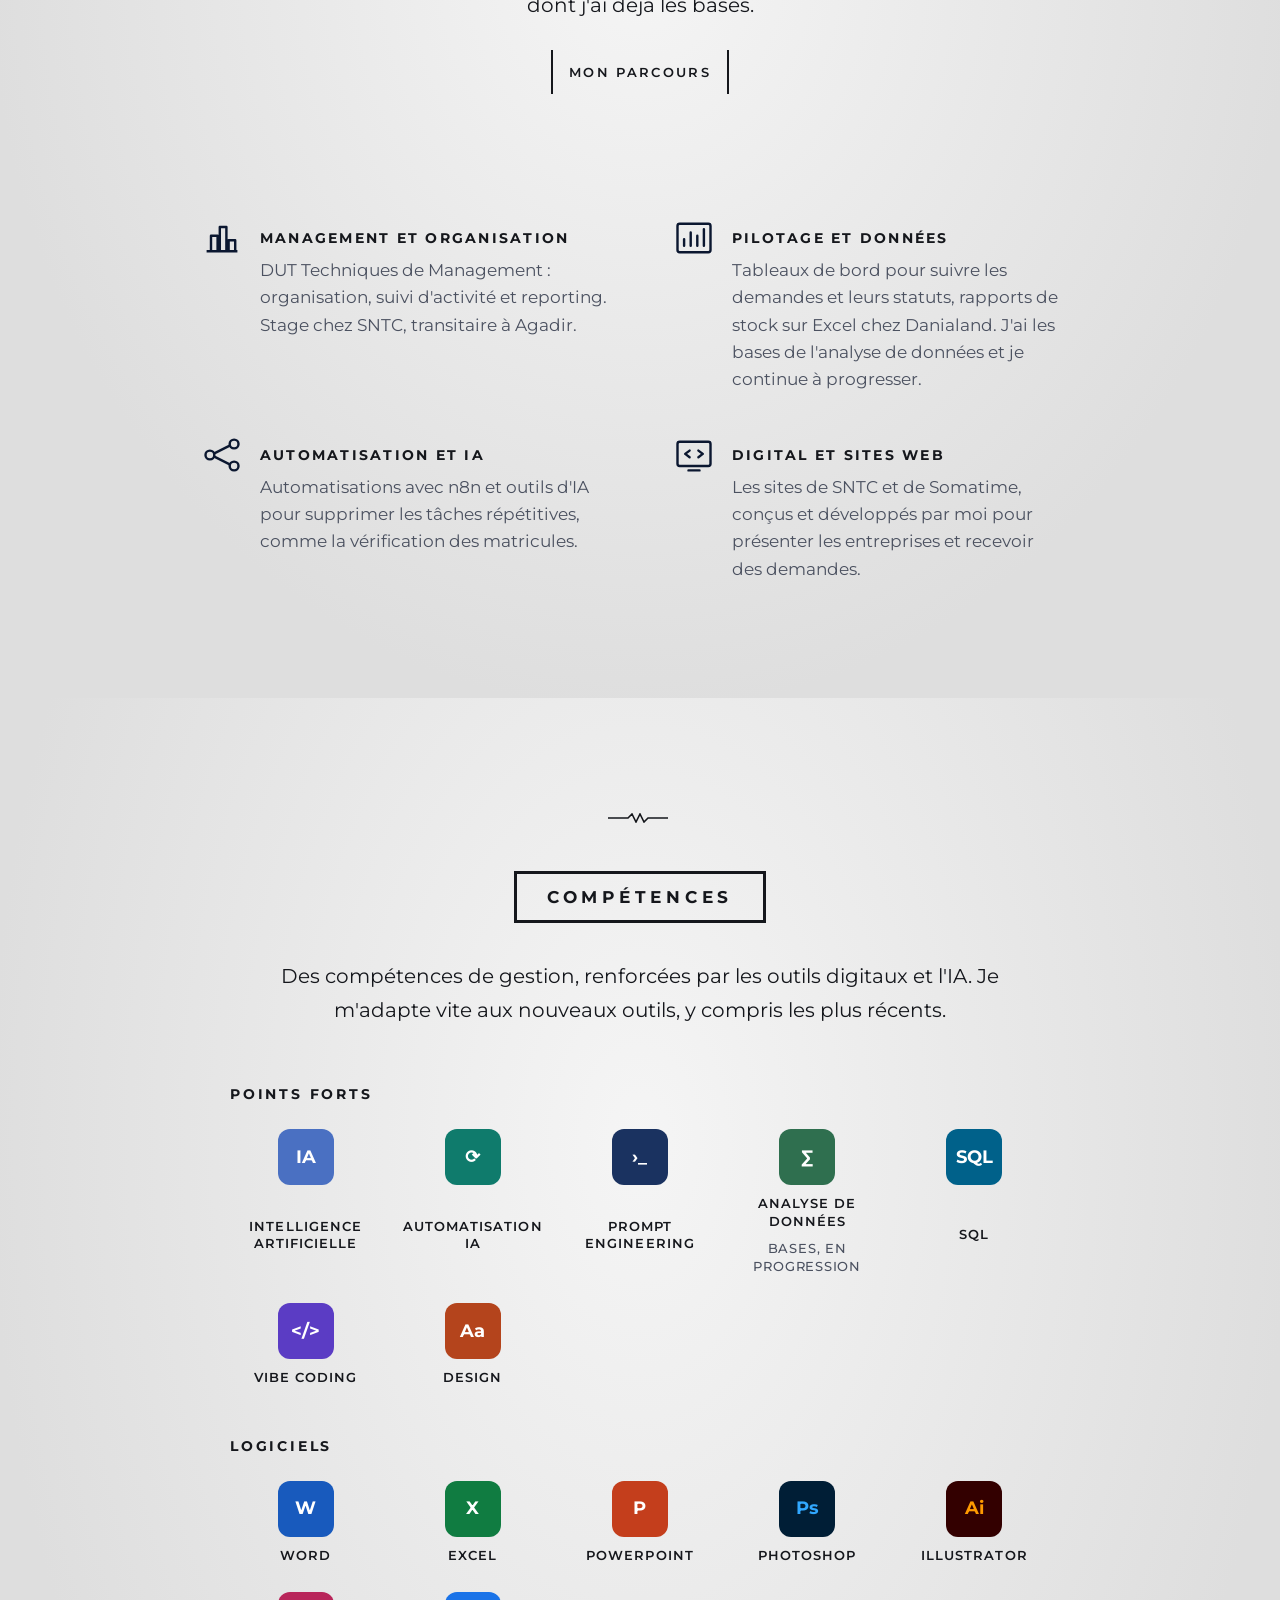
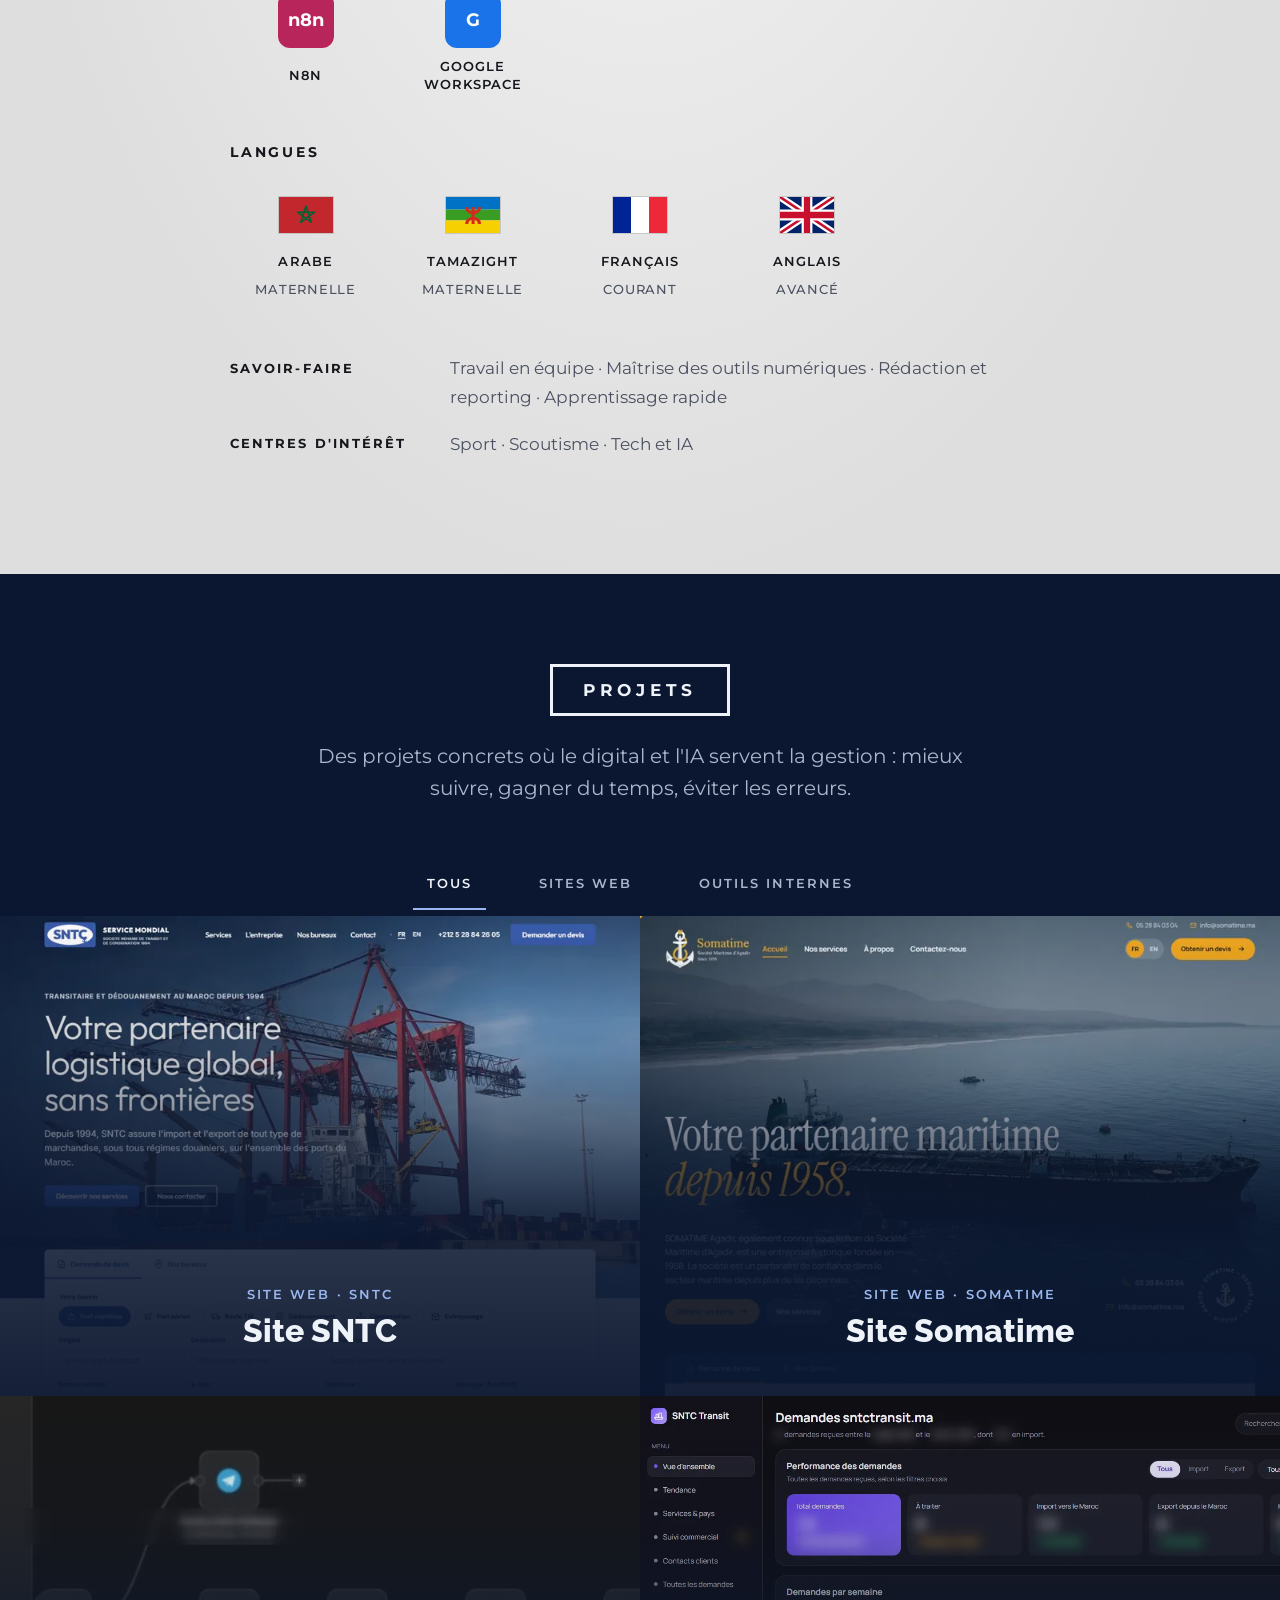
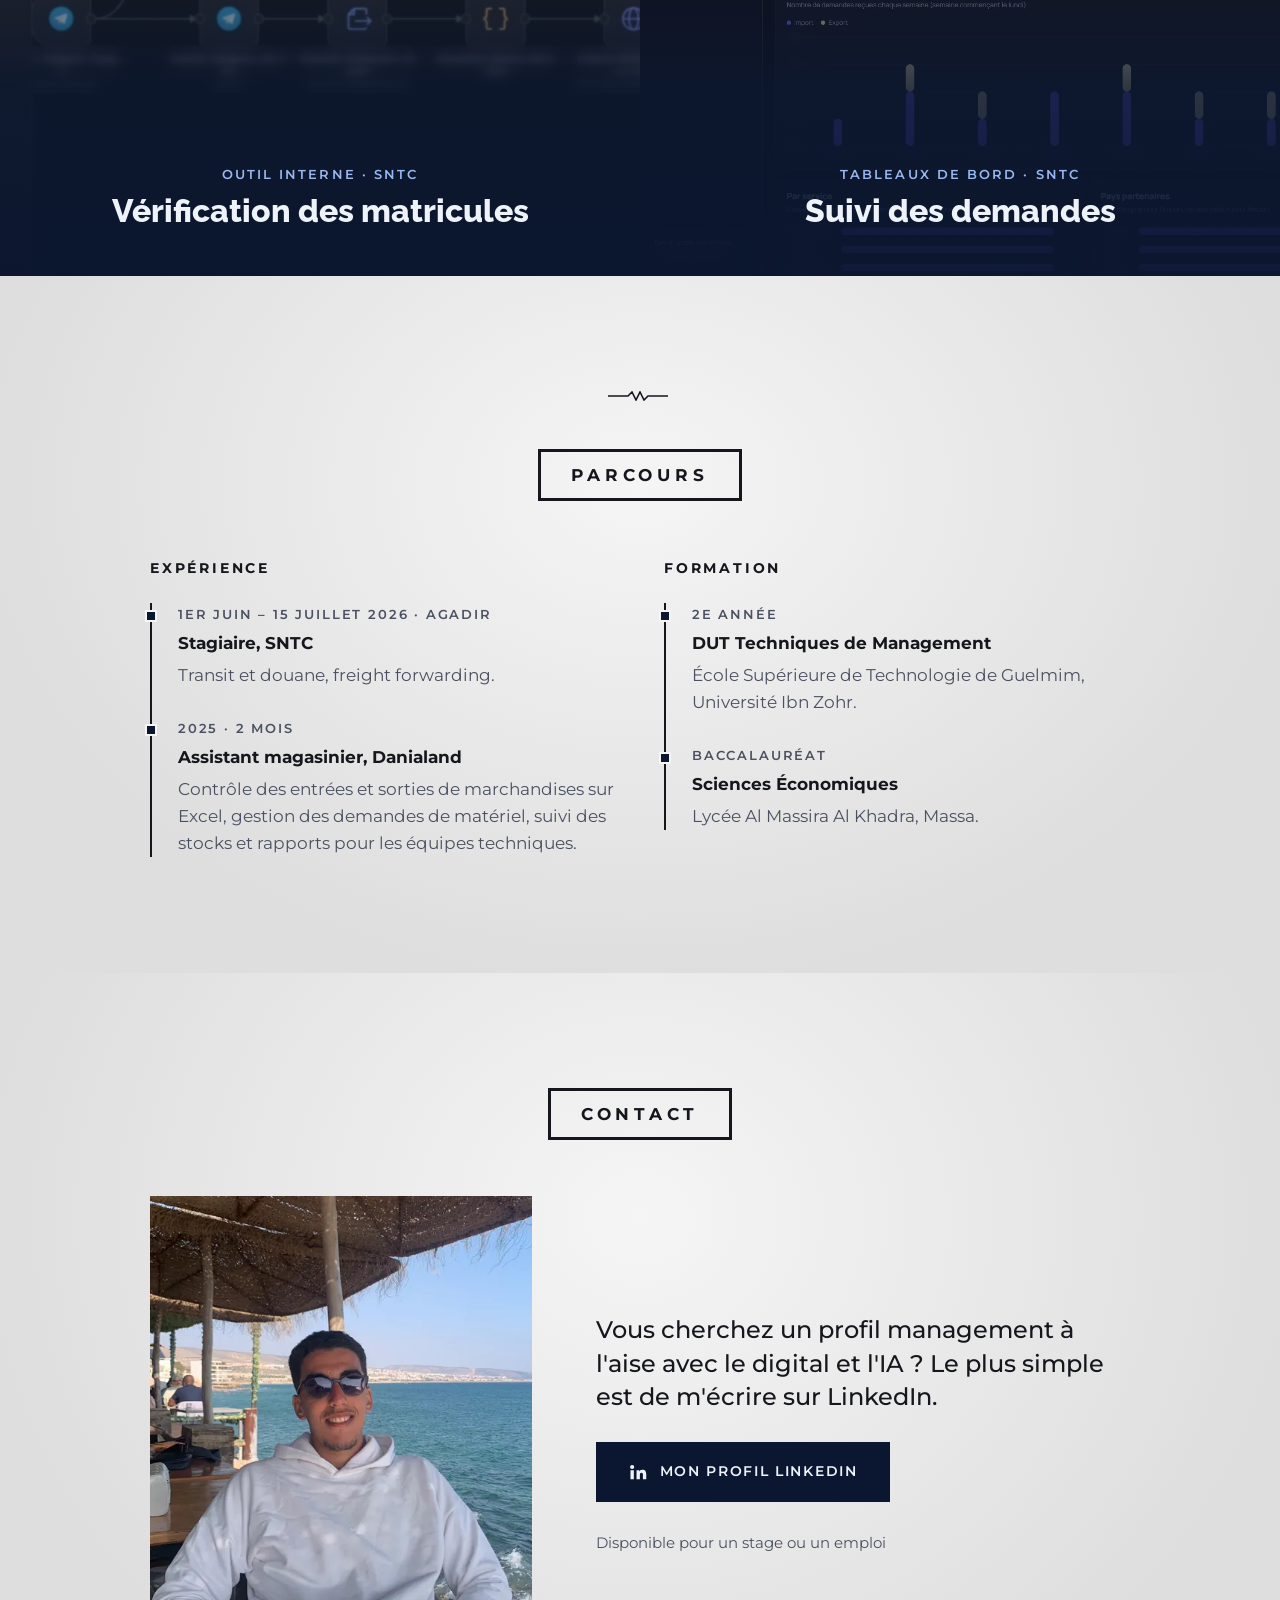
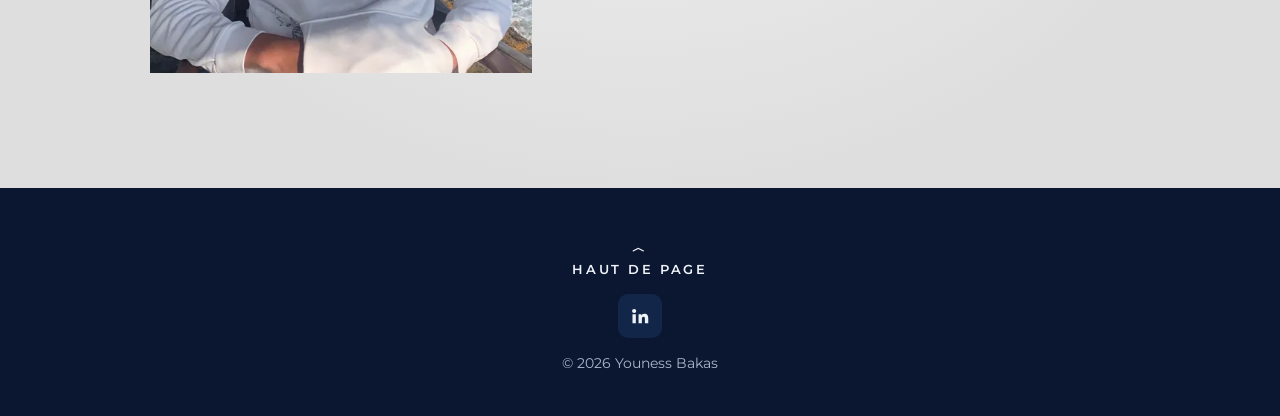
==== commit 5b227a57: "Profil données (bases, en progression) et fonctionnement de l'automatisation n8n - Analyse de donnée" ====
--- a/index.html
+++ b/index.html
@@ -74,7 +74,7 @@
       <div class="hero-intro">
         <p class="hello">Bonjour, je suis</p>
         <h1 class="hero-name">Youness Bakas</h1>
-        <p class="hero-role">Profil management · Outils digitaux et IA</p>
+        <p class="hero-role">Profil management · Digital, IA et données</p>
         <p class="hero-status">J'utilise le digital et l'IA pour organiser, suivre et améliorer le travail. Disponible pour un stage ou un emploi.</p>
         <ul class="hero-social">
           <li><a class="icon-btn" href="https://www.linkedin.com/in/bakas-youness" target="_blank" rel="noopener" aria-label="LinkedIn de Youness Bakas"><svg aria-hidden="true"><use href="#i-linkedin"/></svg></a></li>
@@ -114,7 +114,7 @@
 
     <section class="block about" id="a-propos" aria-labelledby="about-title">
       <h2 class="boxed reveal" id="about-title">À propos</h2>
-      <p class="lead reveal">Étudiant en 2e année de DUT Techniques de Management à l'École Supérieure de Technologie de Guelmim. Mon profil&nbsp;: un futur manager qui s'appuie sur les outils digitaux et l'IA pour organiser, suivre et améliorer le travail des équipes.</p>
+      <p class="lead reveal">Étudiant en 2e année de DUT Techniques de Management à l'École Supérieure de Technologie de Guelmim. Mon profil&nbsp;: un futur manager qui s'appuie sur les outils digitaux et l'IA pour organiser, suivre et améliorer le travail des équipes. Mon objectif&nbsp;: progresser aussi en analyse de données, dont j'ai déjà les bases.</p>
       <a class="bar-link reveal" href="#parcours">Mon parcours</a>
       <svg class="zigzag reveal" aria-hidden="true"><use href="#i-zigzag"/></svg>
 
@@ -126,8 +126,8 @@
         </li>
         <li class="service reveal">
           <svg class="service-icon" viewBox="0 0 40 40" aria-hidden="true"><rect x="5" y="7" width="30" height="26" rx="2" fill="none" stroke="currentColor" stroke-width="2.2"/><path d="M11 27v-6M17 27V15M23 27v-9M29 27V12" stroke="currentColor" stroke-width="2.2" stroke-linecap="round"/></svg>
-          <h3>Pilotage et suivi</h3>
-          <p>Tableaux de bord pour suivre les demandes et leurs statuts. Suivi des stocks et rapports sur Excel chez Danialand.</p>
+          <h3>Pilotage et données</h3>
+          <p>Tableaux de bord pour suivre les demandes et leurs statuts, rapports de stock sur Excel chez Danialand. J'ai les bases de l'analyse de données et je continue à progresser.</p>
         </li>
         <li class="service reveal">
           <svg class="service-icon" viewBox="0 0 40 40" aria-hidden="true"><circle cx="9" cy="20" r="4" fill="none" stroke="currentColor" stroke-width="2.2"/><circle cx="31" cy="10" r="4" fill="none" stroke="currentColor" stroke-width="2.2"/><circle cx="31" cy="30" r="4" fill="none" stroke="currentColor" stroke-width="2.2"/><path d="M13 18.5l14-7M13 21.5l14 7" fill="none" stroke="currentColor" stroke-width="2.2"/></svg>
@@ -154,6 +154,7 @@
             <li><span class="tile" style="--c:#4a70c2">IA</span>Intelligence artificielle</li>
             <li><span class="tile" style="--c:#0f7b6c">⟳</span>Automatisation IA</li>
             <li><span class="tile" style="--c:#1a3260">›_</span>Prompt engineering</li>
+            <li><span class="tile" style="--c:#2f6f4f">∑</span>Analyse de données<small>Bases, en progression</small></li>
             <li><span class="tile" style="--c:#00618a">SQL</span>SQL</li>
             <li><span class="tile" style="--c:#5b3cc4">&lt;/&gt;</span>Vibe coding</li>
             <li><span class="tile" style="--c:#b4441c">Aa</span>Design</li>
@@ -236,7 +237,7 @@
           <div class="card-body">
             <p class="card-kind">Outil interne · SNTC</p>
             <h3>Vérification des matricules</h3>
-            <p class="card-text">Une automatisation n8n qui vérifie les matricules de conteneurs, sans contrôle à la main.</p>
+            <p class="card-text">Une automatisation n8n qui lit le matricule sur une photo, le vérifie et met à jour le tableau Google Sheets.</p>
             <div class="card-actions"><button type="button" data-open="d-matricules">Détails</button></div>
           </div>
         </li>
@@ -277,12 +278,19 @@
     <dialog class="sheet" id="d-matricules" aria-labelledby="d-matricules-t">
       <h3 id="d-matricules-t">Vérification des matricules conteneurs</h3>
       <p class="sheet-meta">SNTC · Automatisation · n8n</p>
-      <p>Un outil interne, réalisé avec n8n, qui automatise la vérification des matricules de conteneurs.</p>
+      <p>Un outil interne, réalisé avec n8n, qui vérifie les matricules de conteneurs et tient à jour un tableau Google Sheets.</p>
       <dl class="psd">
         <div><dt>Problème</dt><dd>Contrôler chaque matricule à la main prend du temps et laisse passer des erreurs.</dd></div>
-        <div><dt>Solution</dt><dd>Une vérification automatique, intégrée au travail de l'équipe.</dd></div>
-        <div><dt>Outil</dt><dd>n8n</dd></div>
-      </dl>
+        <div><dt>Solution</dt><dd>Une vérification automatique, intégrée au travail de l'équipe, qui garde une trace de chaque contrôle.</dd></div>
+        <div><dt>Outils</dt><dd>n8n, Google Sheets, IA de lecture d'image</dd></div>
+      </dl>
+      <ol class="steps">
+        <li>L'équipe envoie la photo du conteneur par message.</li>
+        <li>L'IA lit le matricule sur la photo.</li>
+        <li>Le chiffre de contrôle est vérifié selon la norme ISO 6346.</li>
+        <li>Le matricule est cherché dans la liste des conteneurs, sur Google Sheets.</li>
+        <li>Trouvé&nbsp;: confirmation, et la ligne passe en vert dans le tableau. Absent&nbsp;: alerte, et le matricule est ajouté au tableau des échecs.</li>
+      </ol>
       <div class="sheet-shots">
         <figure>
           <picture><source type="image/webp" srcset="assets/img/capture-workflow-flou.webp"><img src="assets/img/capture-workflow-flou.jpg" width="1741" height="490" loading="lazy" alt="Schéma flouté des étapes de l'automatisation"></picture>
--- a/assets/css/style.css
+++ b/assets/css/style.css
@@ -364,6 +364,13 @@
 .sheet-shots { display: grid; gap: 20px; margin-top: 24px; }
 .sheet-shots img { width: 100%; height: auto; }
 .sheet-shots figcaption { margin-top: 8px; font-size: var(--step-note); color: var(--muted); }
+.steps { margin-top: 24px; display: grid; gap: 10px; counter-reset: step; }
+.steps li { position: relative; padding-left: 40px; line-height: 1.6; counter-increment: step; }
+.steps li::before {
+  content: counter(step); position: absolute; left: 0; top: 0.1em;
+  display: grid; place-items: center; width: 26px; height: 26px;
+  background: var(--navy); color: var(--on-navy); font-size: var(--step-label); font-weight: 700;
+}
 .pending { margin-top: 18px; font-size: var(--step-note); color: var(--muted); }
 .sheet-actions { display: flex; flex-wrap: wrap; align-items: center; gap: 16px; margin-top: 28px; }
 .close {
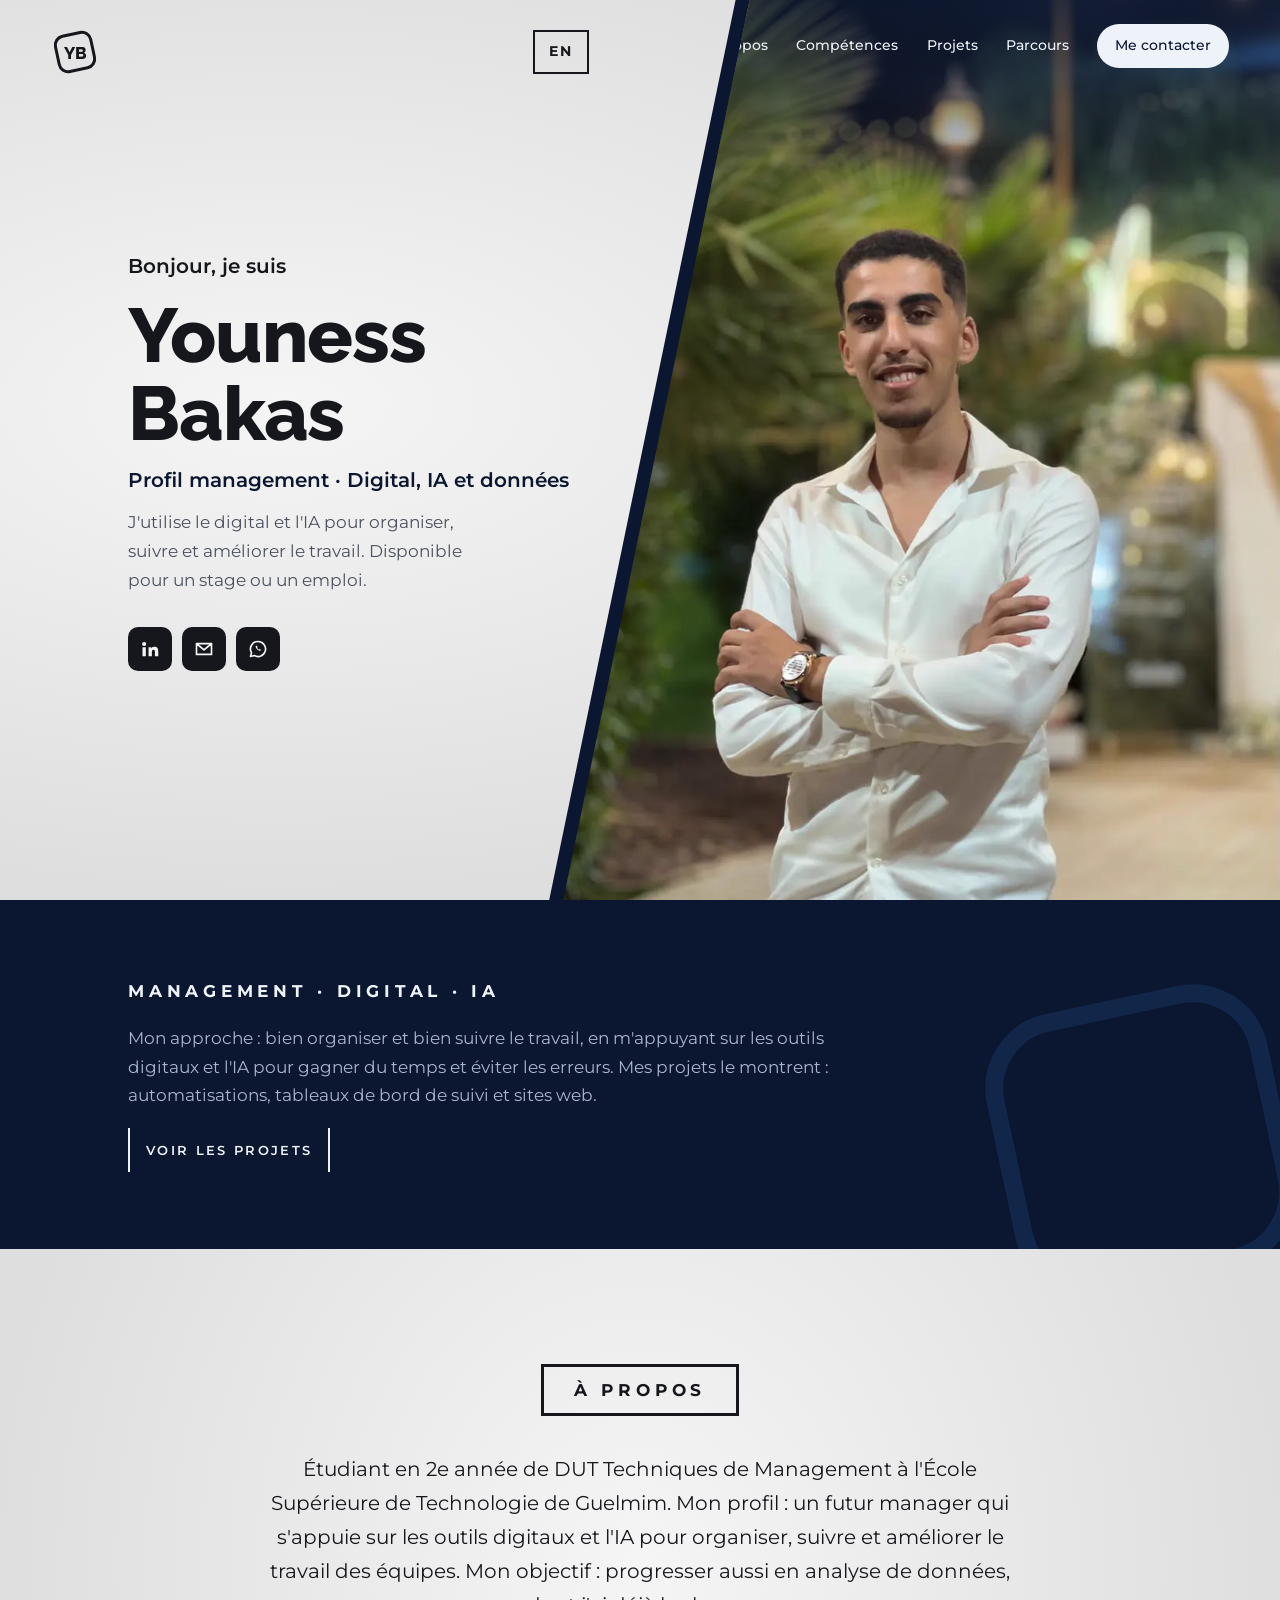
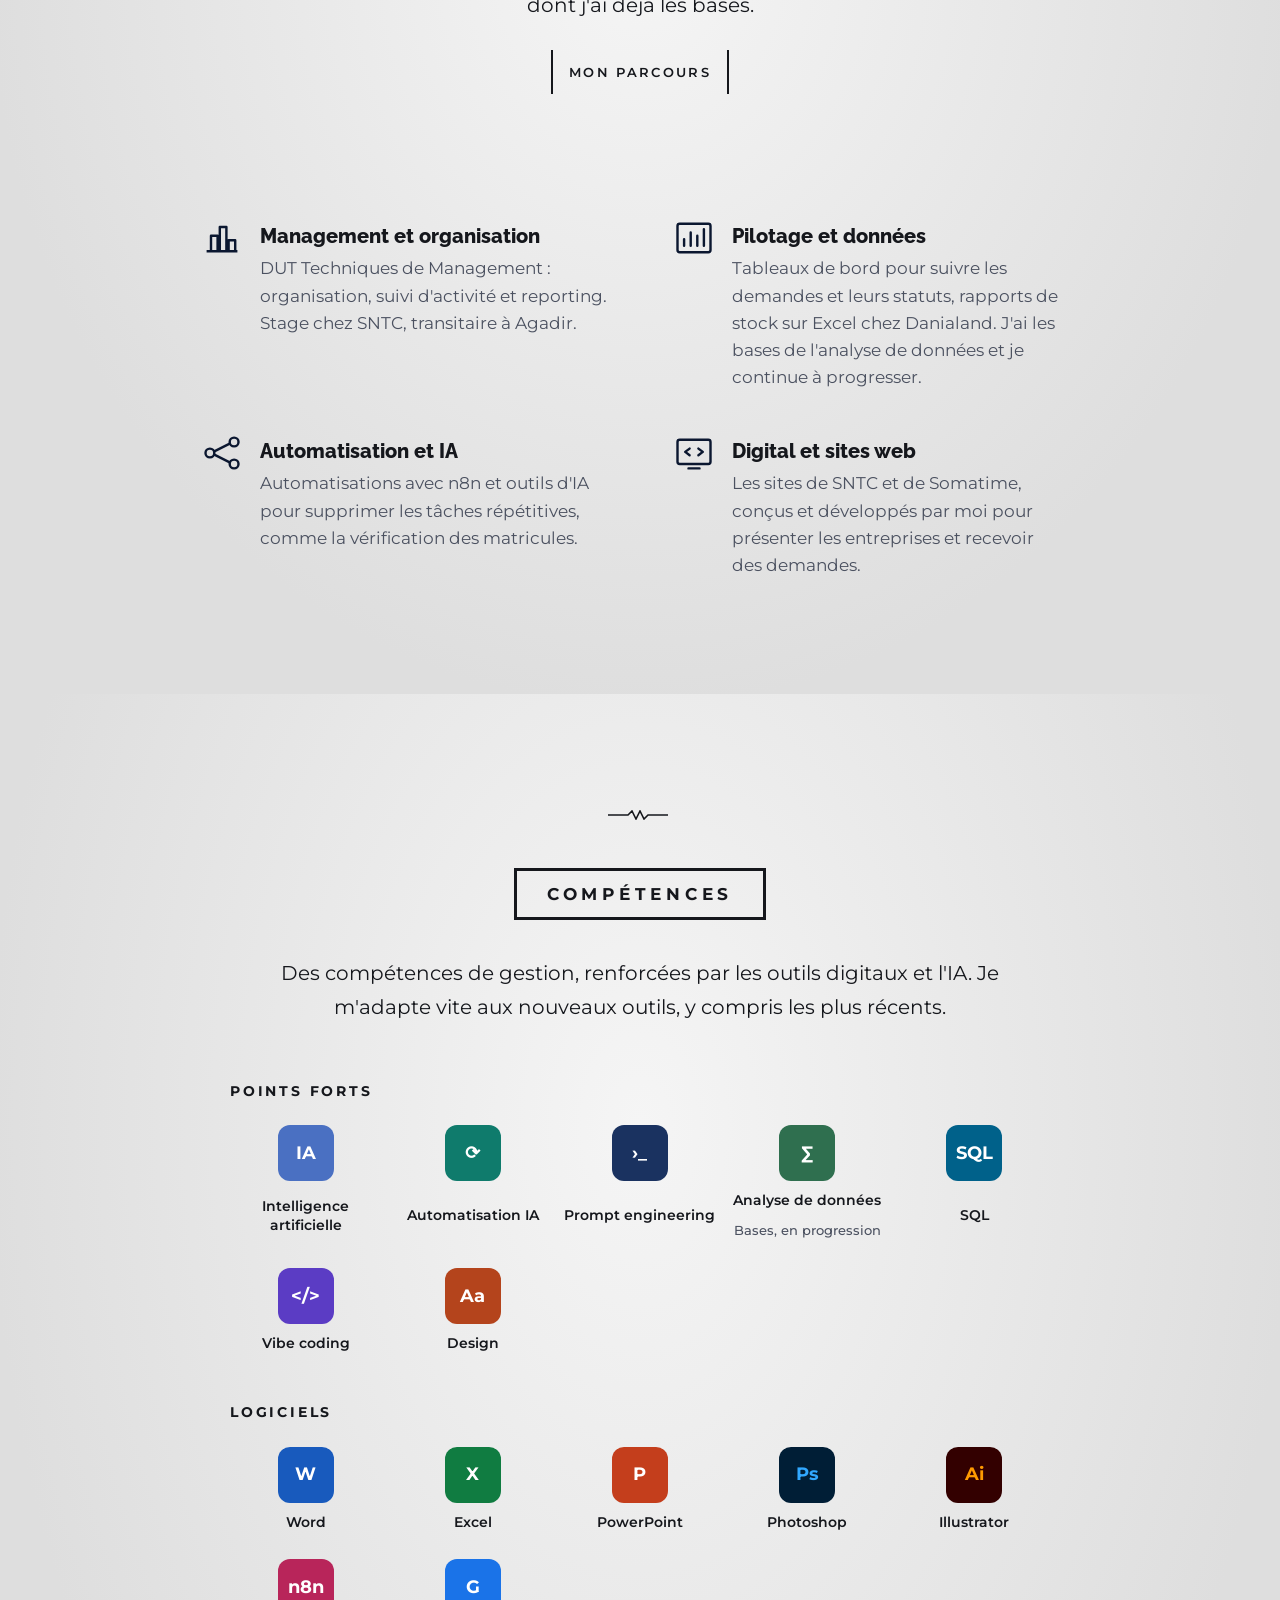
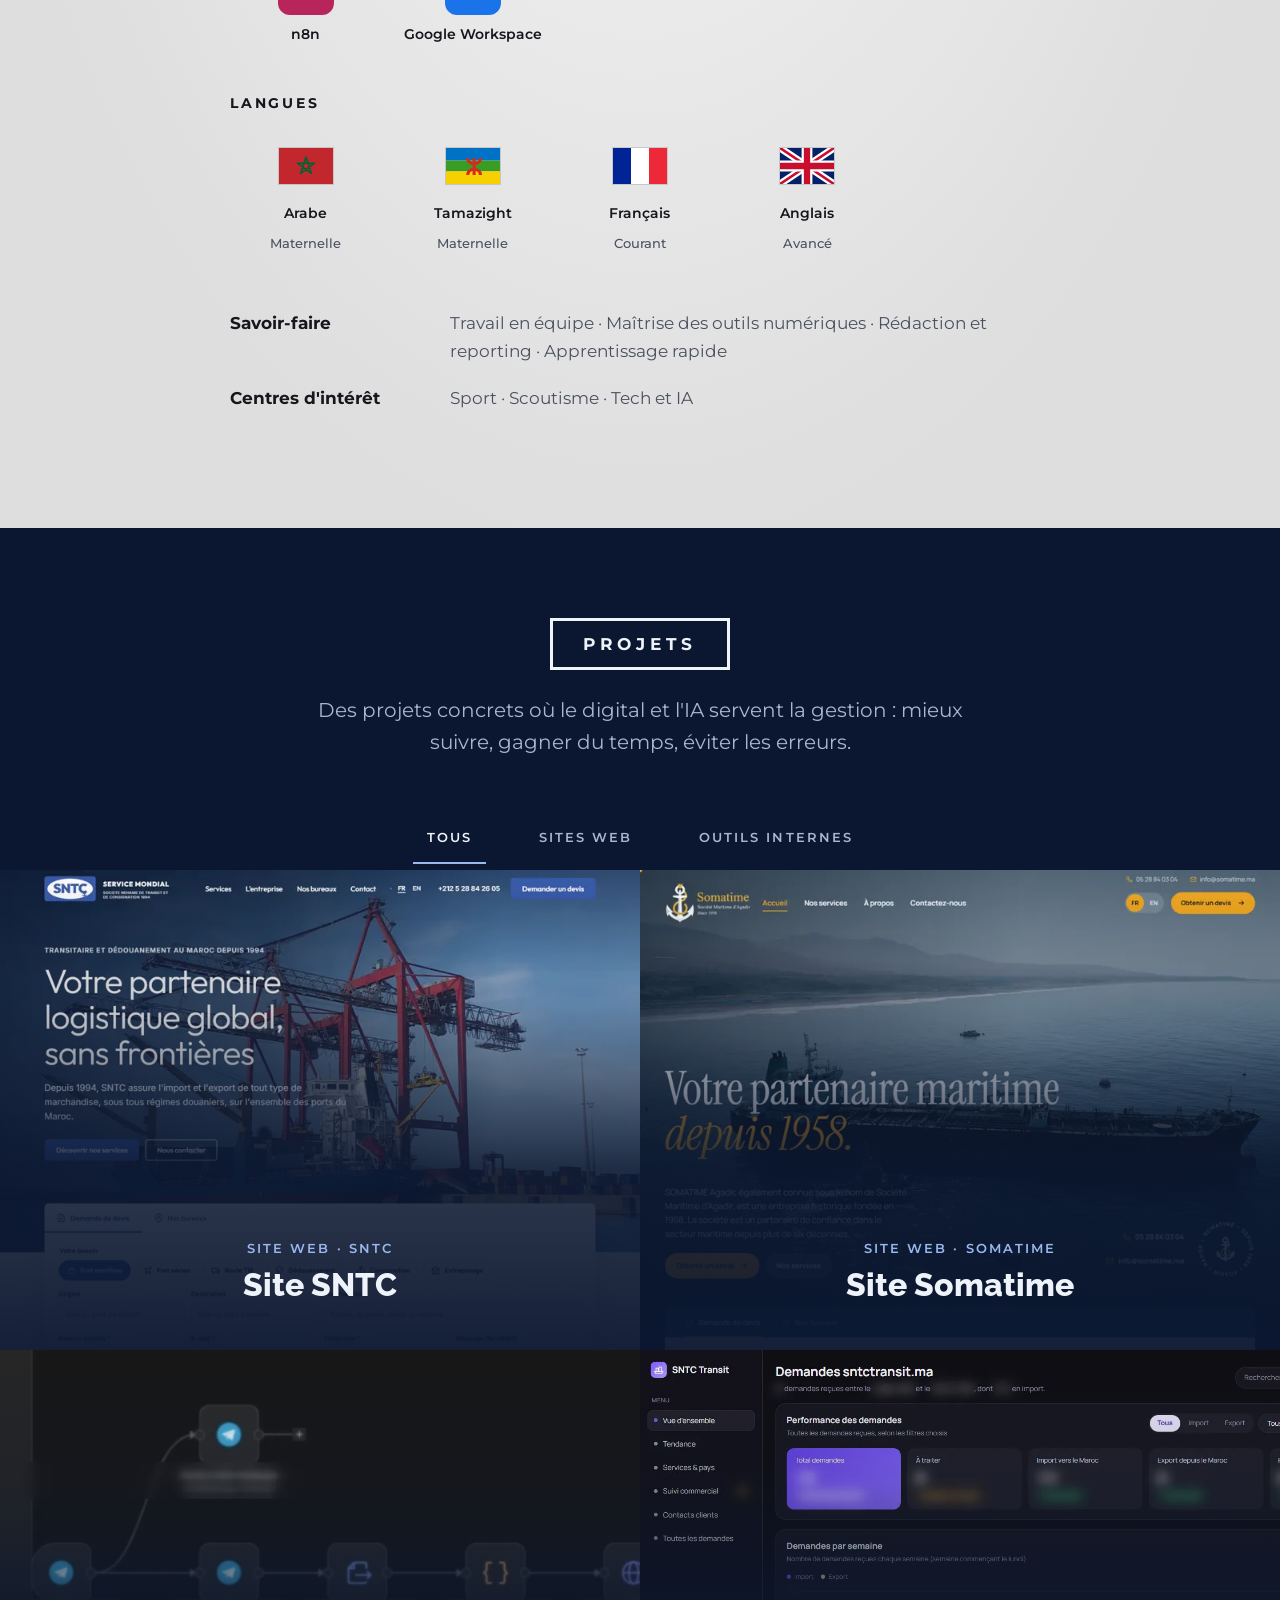
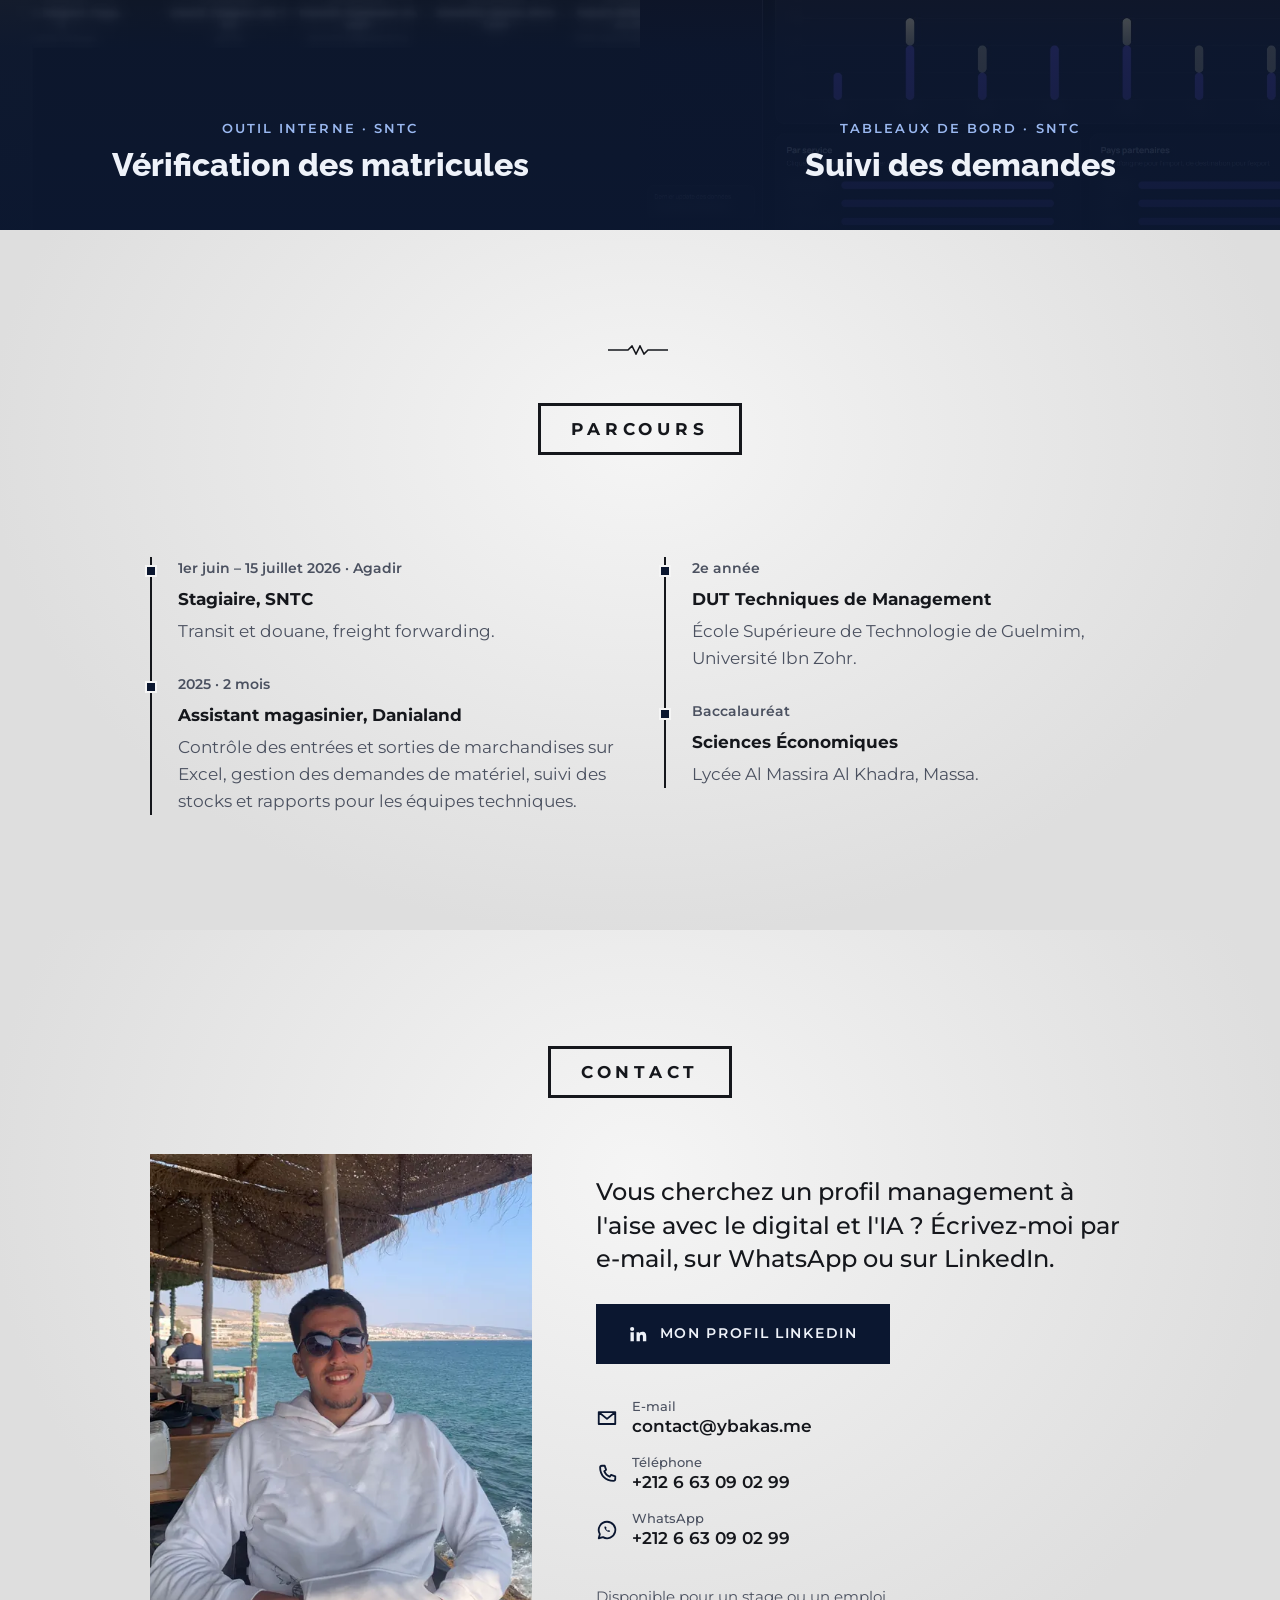
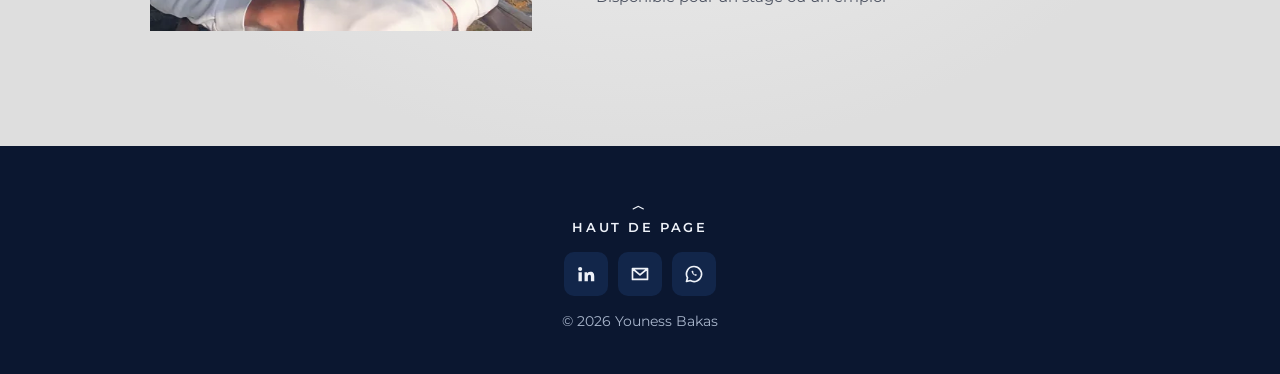
==== commit 1107c7ba: "E-mail, téléphone et WhatsApp, textes plus lisibles - contact@ybakas.me, +212 6 63 09 02 99 et Whats" ====
--- a/index.html
+++ b/index.html
@@ -31,6 +31,8 @@
     "jobTitle": "Étudiant en DUT Techniques de Management",
     "address": { "@type": "PostalAddress", "addressLocality": "Agadir", "addressCountry": "MA" },
     "alumniOf": "École Supérieure de Technologie de Guelmim",
+    "email": "mailto:contact@ybakas.me",
+    "telephone": "+212663090299",
     "sameAs": ["https://www.linkedin.com/in/bakas-youness"]
   }
   </script>
@@ -48,6 +50,9 @@
 
   <svg width="0" height="0" class="sprite" aria-hidden="true" focusable="false">
     <symbol id="i-linkedin" viewBox="0 0 24 24"><path fill="currentColor" d="M4.98 3.5a2.5 2.5 0 1 1 0 5 2.5 2.5 0 0 1 0-5ZM3 9.75h4v11H3v-11Zm6.5 0h3.8v1.5h.06c.53-.95 1.83-1.95 3.77-1.95 4.03 0 4.77 2.5 4.77 5.75v5.7h-4v-5.05c0-1.2-.02-2.75-1.7-2.75-1.7 0-1.95 1.3-1.95 2.66v5.14h-4v-11Z"/></symbol>
+    <symbol id="i-mail" viewBox="0 0 24 24"><path d="M3 5.5h18v13H3z M3.5 6l8.5 7 8.5-7" fill="none" stroke="currentColor" stroke-width="2" stroke-linejoin="round"/></symbol>
+    <symbol id="i-phone" viewBox="0 0 24 24"><path d="M6.5 3h3l1.5 4.5-2 1.5a11 11 0 0 0 6 6l1.5-2 4.5 1.5v3a2 2 0 0 1-2 2C10.5 19.5 4.5 13.5 4.5 5a2 2 0 0 1 2-2z" fill="none" stroke="currentColor" stroke-width="2" stroke-linejoin="round"/></symbol>
+    <symbol id="i-chat" viewBox="0 0 24 24"><path d="M12 3a9 9 0 0 0-7.8 13.5L3 21l4.6-1.2A9 9 0 1 0 12 3z" fill="none" stroke="currentColor" stroke-width="2" stroke-linejoin="round"/><path d="M9 8.5c.3 2.9 2.6 5.3 5.5 5.8l1-1.3-1.6-.9-.8.7a4.5 4.5 0 0 1-2.2-2.2l.7-.8-.9-1.6z" fill="currentColor"/></symbol>
     <symbol id="i-zigzag" viewBox="0 0 64 10"><path d="M0 5h20l4-4 4 8 4-8 4 8 4-4h20" fill="none" stroke="currentColor" stroke-width="1.6"/></symbol>
   </svg>
 
@@ -78,6 +83,8 @@
         <p class="hero-status">J'utilise le digital et l'IA pour organiser, suivre et améliorer le travail. Disponible pour un stage ou un emploi.</p>
         <ul class="hero-social">
           <li><a class="icon-btn" href="https://www.linkedin.com/in/bakas-youness" target="_blank" rel="noopener" aria-label="LinkedIn de Youness Bakas"><svg aria-hidden="true"><use href="#i-linkedin"/></svg></a></li>
+          <li><a class="icon-btn" href="mailto:contact@ybakas.me" aria-label="Écrire un e-mail à Youness Bakas"><svg aria-hidden="true"><use href="#i-mail"/></svg></a></li>
+          <li><a class="icon-btn" href="https://wa.me/212663090299" target="_blank" rel="noopener" aria-label="Écrire à Youness Bakas sur WhatsApp"><svg aria-hidden="true"><use href="#i-chat"/></svg></a></li>
         </ul>
       </div>
     </div>
@@ -362,8 +369,13 @@
           </picture>
         </figure>
         <div class="contact-text">
-          <p class="lead reveal">Vous cherchez un profil management à l'aise avec le digital et l'IA&nbsp;? Le plus simple est de m'écrire sur LinkedIn.</p>
+          <p class="lead reveal">Vous cherchez un profil management à l'aise avec le digital et l'IA&nbsp;? Écrivez-moi par e-mail, sur WhatsApp ou sur LinkedIn.</p>
           <a class="btn btn-big reveal" href="https://www.linkedin.com/in/bakas-youness" target="_blank" rel="noopener"><svg aria-hidden="true"><use href="#i-linkedin"/></svg><span>Mon profil LinkedIn</span></a>
+          <ul class="contact-links reveal">
+            <li><a href="mailto:contact@ybakas.me"><svg aria-hidden="true"><use href="#i-mail"/></svg><span><small>E-mail</small>contact@ybakas.me</span></a></li>
+            <li><a href="tel:+212663090299"><svg aria-hidden="true"><use href="#i-phone"/></svg><span><small>Téléphone</small>+212 6 63 09 02 99</span></a></li>
+            <li><a href="https://wa.me/212663090299" target="_blank" rel="noopener"><svg aria-hidden="true"><use href="#i-chat"/></svg><span><small>WhatsApp</small>+212 6 63 09 02 99</span></a></li>
+          </ul>
           <p class="contact-note reveal">Disponible pour un stage ou un emploi</p>
         </div>
       </div>
@@ -372,7 +384,11 @@
 
   <footer class="footer">
     <a class="to-top" href="#top"><span aria-hidden="true">︿</span>Haut de page</a>
-    <a class="icon-btn icon-btn-dark" href="https://www.linkedin.com/in/bakas-youness" target="_blank" rel="noopener" aria-label="LinkedIn de Youness Bakas"><svg aria-hidden="true"><use href="#i-linkedin"/></svg></a>
+    <div class="footer-icons">
+      <a class="icon-btn icon-btn-dark" href="https://www.linkedin.com/in/bakas-youness" target="_blank" rel="noopener" aria-label="LinkedIn de Youness Bakas"><svg aria-hidden="true"><use href="#i-linkedin"/></svg></a>
+      <a class="icon-btn icon-btn-dark" href="mailto:contact@ybakas.me" aria-label="Écrire un e-mail à Youness Bakas"><svg aria-hidden="true"><use href="#i-mail"/></svg></a>
+      <a class="icon-btn icon-btn-dark" href="https://wa.me/212663090299" target="_blank" rel="noopener" aria-label="Écrire à Youness Bakas sur WhatsApp"><svg aria-hidden="true"><use href="#i-chat"/></svg></a>
+    </div>
     <p>© 2026 Youness Bakas</p>
   </footer>
 
--- a/assets/css/style.css
+++ b/assets/css/style.css
@@ -177,10 +177,7 @@
   font-family: var(--display); font-weight: 800;
   font-size: var(--step-name); line-height: 1.02; letter-spacing: -0.015em;
 }
-.hero-role {
-  font-size: var(--step-small); font-weight: 600; color: var(--muted);
-  letter-spacing: 0.08em; text-transform: uppercase;
-}
+.hero-role { font-size: var(--step-lead); font-weight: 600; color: var(--navy); line-height: 1.4; }
 .hero-status { max-width: 34ch; color: var(--muted); }
 .hero-social { display: flex; gap: 10px; margin-top: 18px; }
 
@@ -250,9 +247,9 @@
   text-align: left;
 }
 .service { display: grid; grid-template-columns: 44px minmax(0, 1fr); gap: 6px 16px; align-items: start; align-content: start; }
-.service h3 { padding-top: 11px; }
+.service h3 { padding-top: 8px; }
 .service-icon { width: 44px; height: 44px; color: var(--navy); grid-row: span 2; align-self: start; }
-.service h3 { font-size: var(--step-small); font-weight: 700; letter-spacing: 0.16em; text-transform: uppercase; }
+.service h3 { font-family: var(--display); font-size: var(--step-lead); font-weight: 800; line-height: 1.25; }
 .service p { grid-column: 2; font-size: var(--step-body); color: var(--muted); line-height: 1.6; }
 
 /* Compétences : grille d'icônes */
@@ -262,9 +259,9 @@
 .tiles { display: grid; grid-template-columns: repeat(auto-fill, minmax(124px, 1fr)); gap: 28px 16px; }
 .tiles li {
   display: grid; justify-items: center; gap: 10px; text-align: center;
-  font-size: var(--step-label); font-weight: 600; letter-spacing: 0.08em; text-transform: uppercase; line-height: 1.35;
-}
-.tiles small { display: block; font-size: var(--step-label); font-weight: 500; color: var(--muted); letter-spacing: 0.06em; }
+  font-size: var(--step-small); font-weight: 600; line-height: 1.35;
+}
+.tiles small { display: block; margin-top: 2px; font-size: var(--step-label); font-weight: 500; color: var(--muted); }
 .tile {
   display: grid; place-items: center;
   width: 56px; height: 56px; border-radius: 12px;
@@ -277,7 +274,7 @@
 
 .extras { max-width: 820px; margin: 56px auto 0; display: grid; gap: 18px; text-align: left; }
 .extras div { display: grid; grid-template-columns: 12em minmax(0, 1fr); gap: 16px; }
-.extras dt { font-size: var(--step-label); font-weight: 700; letter-spacing: 0.16em; text-transform: uppercase; padding-top: 0.2em; }
+.extras dt { font-size: var(--step-body); font-weight: 700; }
 .extras dd { color: var(--muted); }
 
 /* ---------- Projets : bandeau, filtres, grille ---------- */
@@ -360,7 +357,7 @@
 .sheet-meta { margin: 6px 0 18px; font-size: var(--step-note); color: var(--muted); }
 .psd { display: grid; gap: 14px; margin-top: 20px; }
 .psd div { display: grid; grid-template-columns: 7.5em minmax(0, 1fr); gap: 16px; }
-.psd dt { font-size: var(--step-label); font-weight: 700; letter-spacing: 0.12em; text-transform: uppercase; padding-top: 0.25em; }
+.psd dt { font-size: var(--step-body); font-weight: 700; }
 .sheet-shots { display: grid; gap: 20px; margin-top: 24px; }
 .sheet-shots img { width: 100%; height: auto; }
 .sheet-shots figcaption { margin-top: 8px; font-size: var(--step-note); color: var(--muted); }
@@ -393,7 +390,7 @@
   content: ""; position: absolute; left: -33px; top: 0.45em;
   width: 12px; height: 12px; background: var(--navy); border: 2px solid var(--paper-hi);
 }
-.when { font-size: var(--step-label); font-weight: 600; letter-spacing: 0.14em; text-transform: uppercase; color: var(--muted); }
+.when { font-size: var(--step-small); font-weight: 600; color: var(--muted); }
 .what { font-weight: 700; }
 .timeline p:last-child:not(.what) { color: var(--muted); font-size: var(--step-body); line-height: 1.6; }
 
@@ -407,6 +404,17 @@
 .contact-photo img { width: 100%; aspect-ratio: 4 / 5; object-fit: cover; object-position: 52% 45%; }
 .contact-text { display: grid; gap: 28px; justify-items: start; }
 .contact-text .lead { margin: 0; max-width: 40ch; font-size: clamp(1.25rem, 1rem + 0.8vw, 1.5rem); line-height: 1.4; font-weight: 500; }
+.contact-links { display: grid; gap: 4px; }
+.contact-links a {
+  display: inline-flex; align-items: center; gap: 14px; min-height: 52px;
+  text-decoration: none; font-weight: 600;
+  transition: color var(--t-hover) ease;
+}
+.contact-links a:hover { color: var(--accent-strong); }
+.contact-links svg { width: 22px; height: 22px; flex: none; color: var(--navy); }
+.contact-links span { display: grid; line-height: 1.3; }
+.contact-links small { font-size: var(--step-label); font-weight: 500; color: var(--muted); }
+.footer-icons { display: flex; gap: 10px; }
 .contact-note { font-size: var(--step-note); color: var(--muted); }
 
 /* ---------- Footer ---------- */
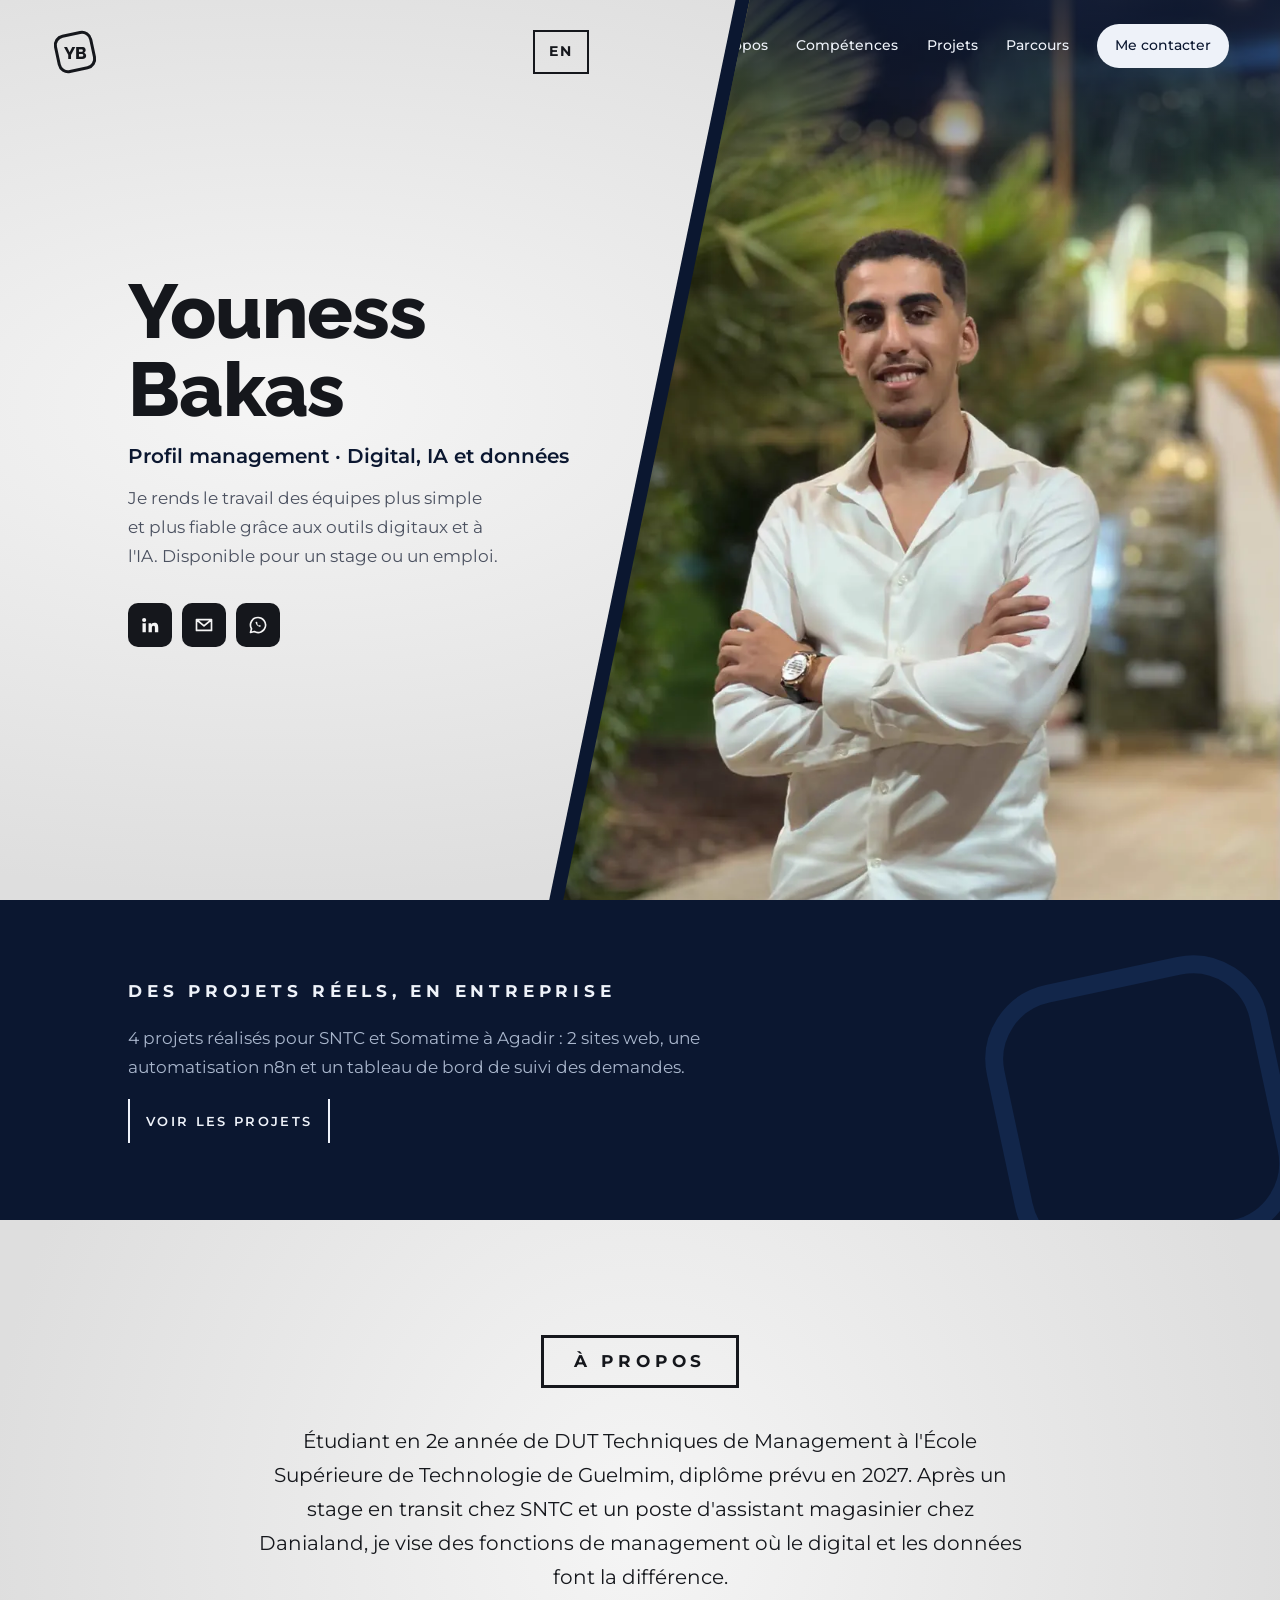
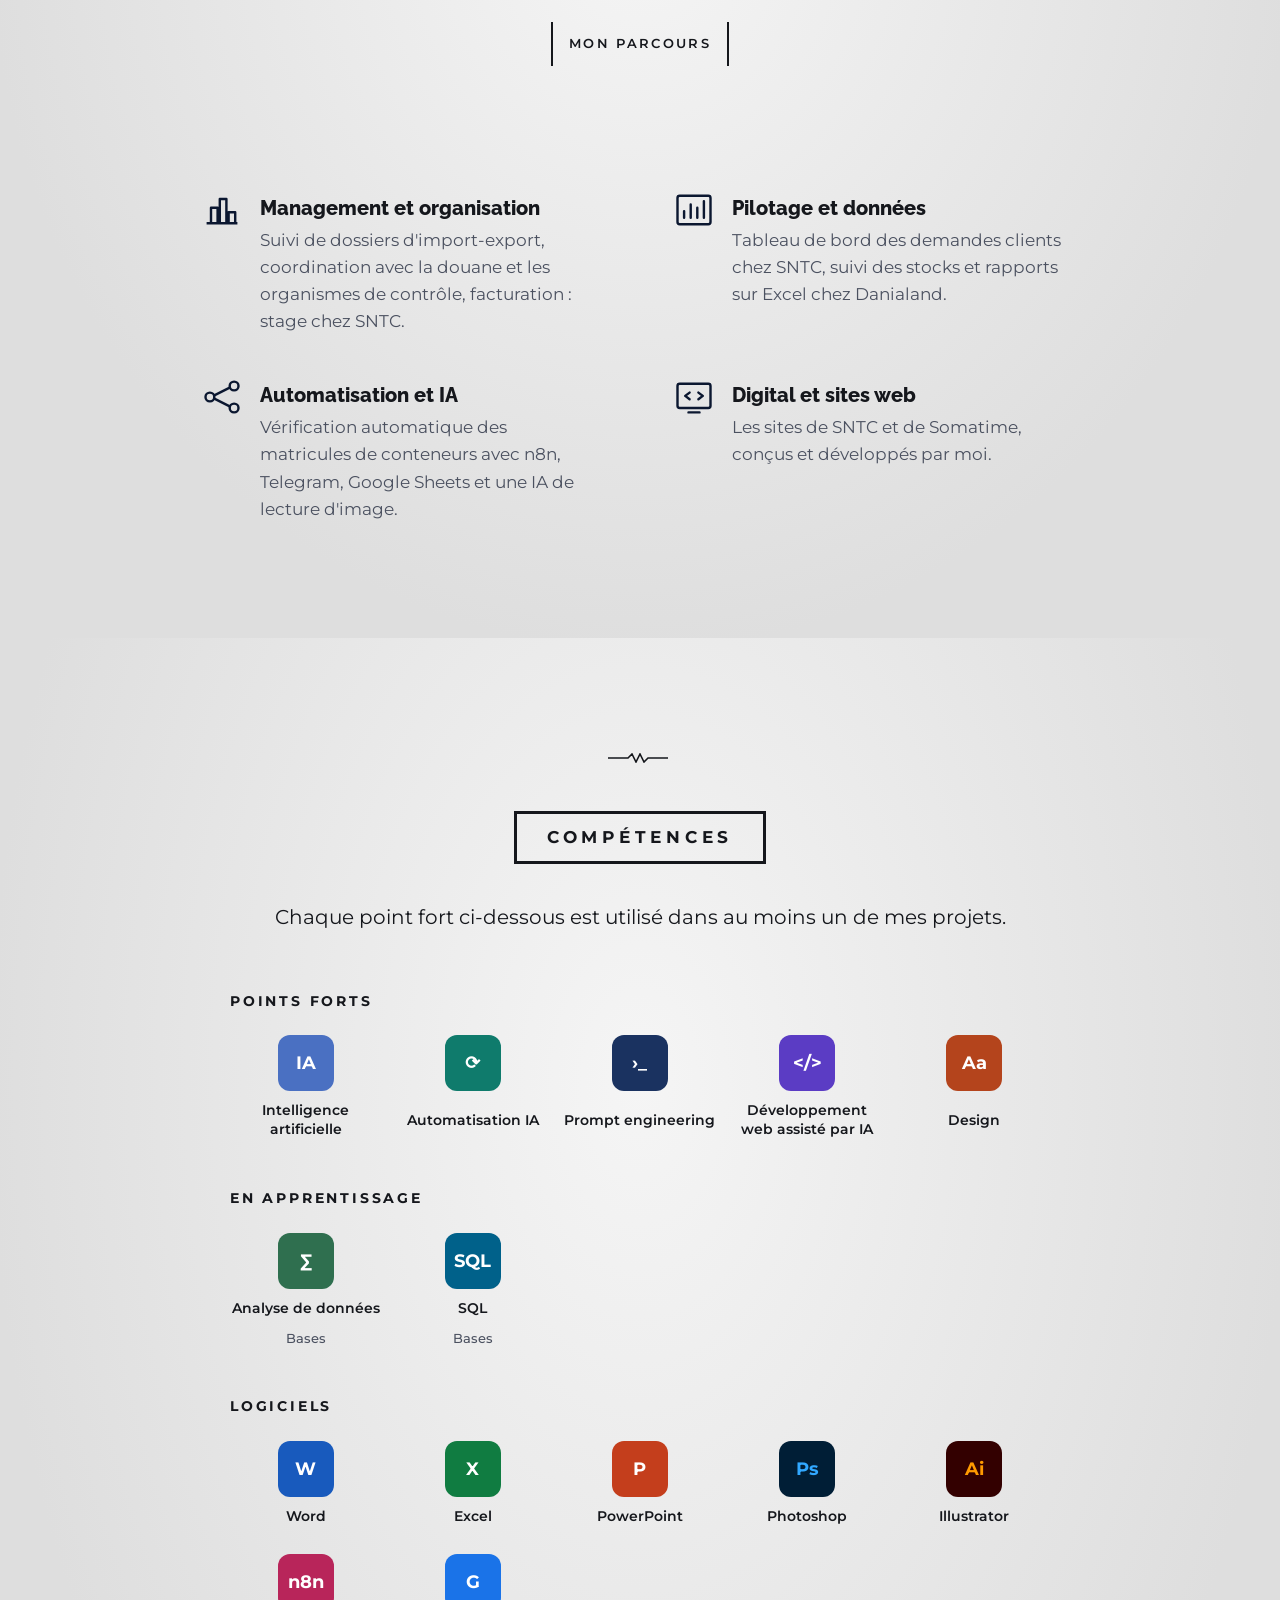
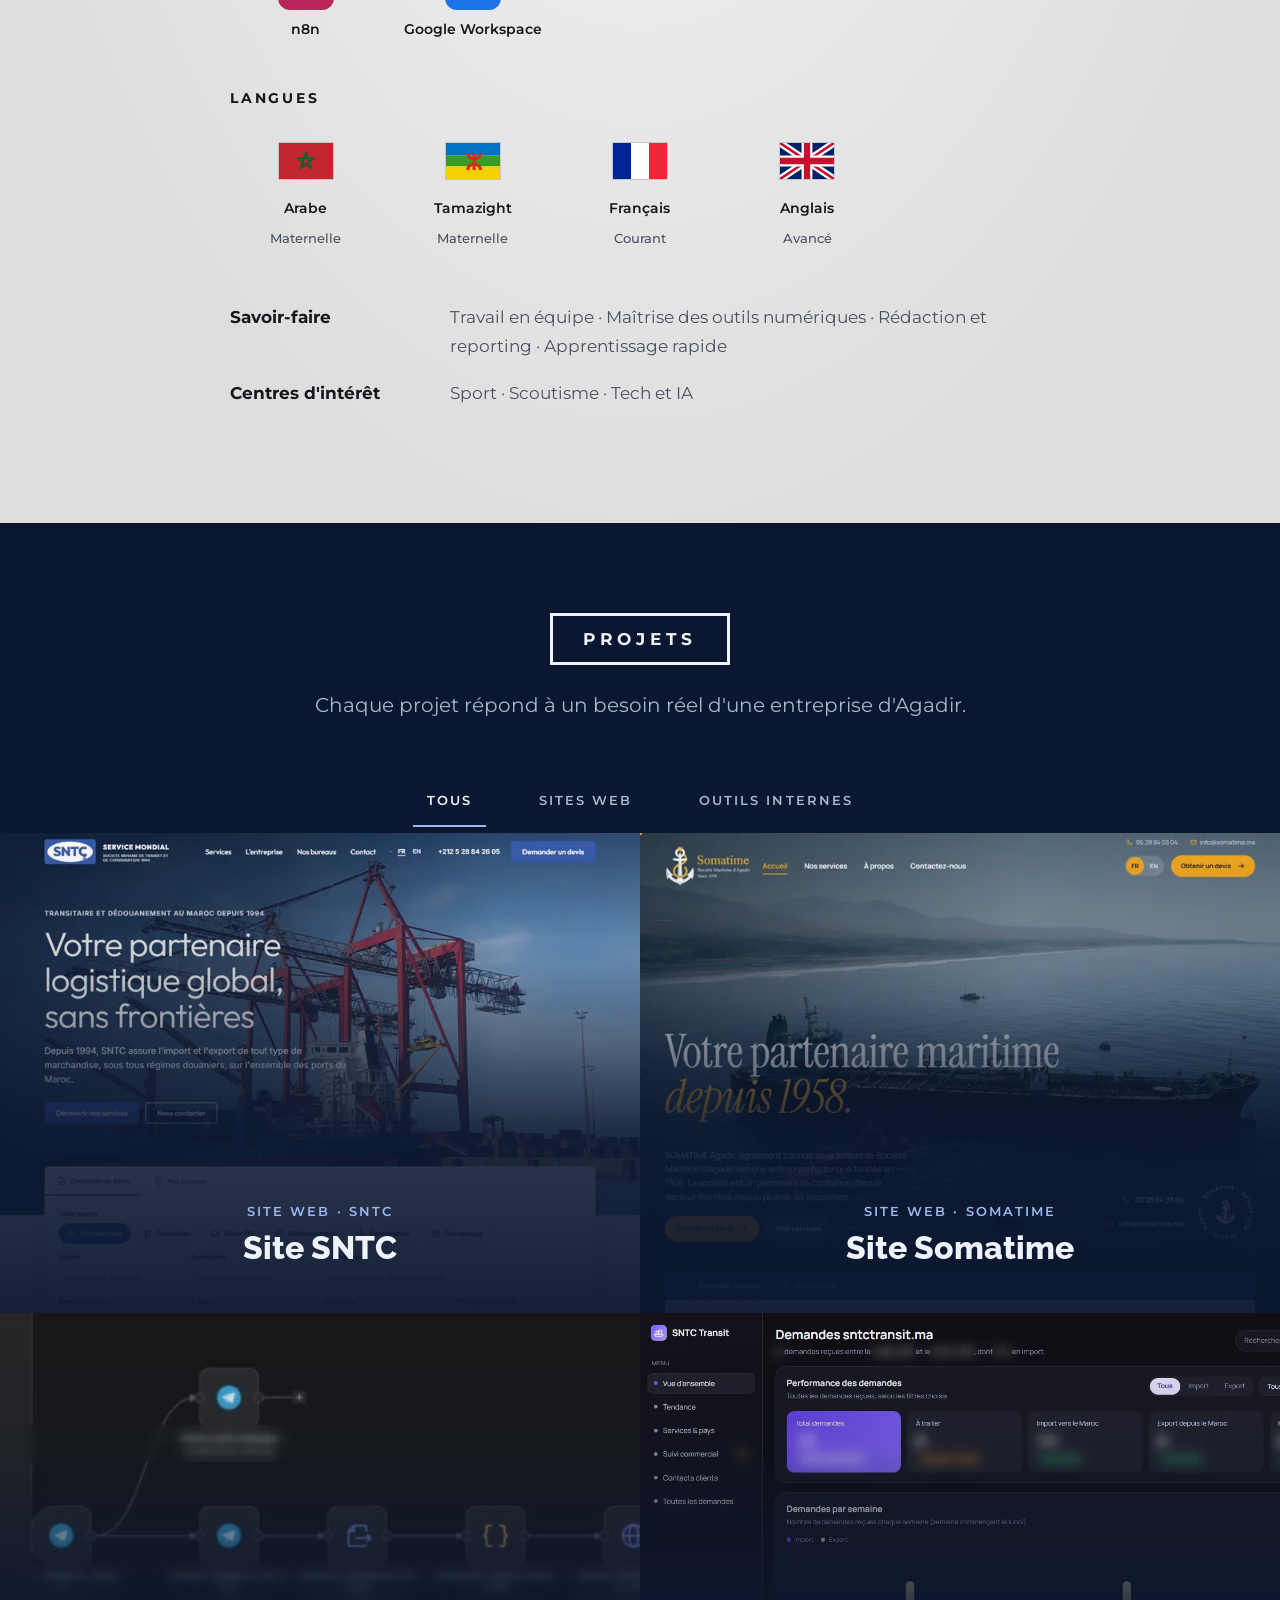
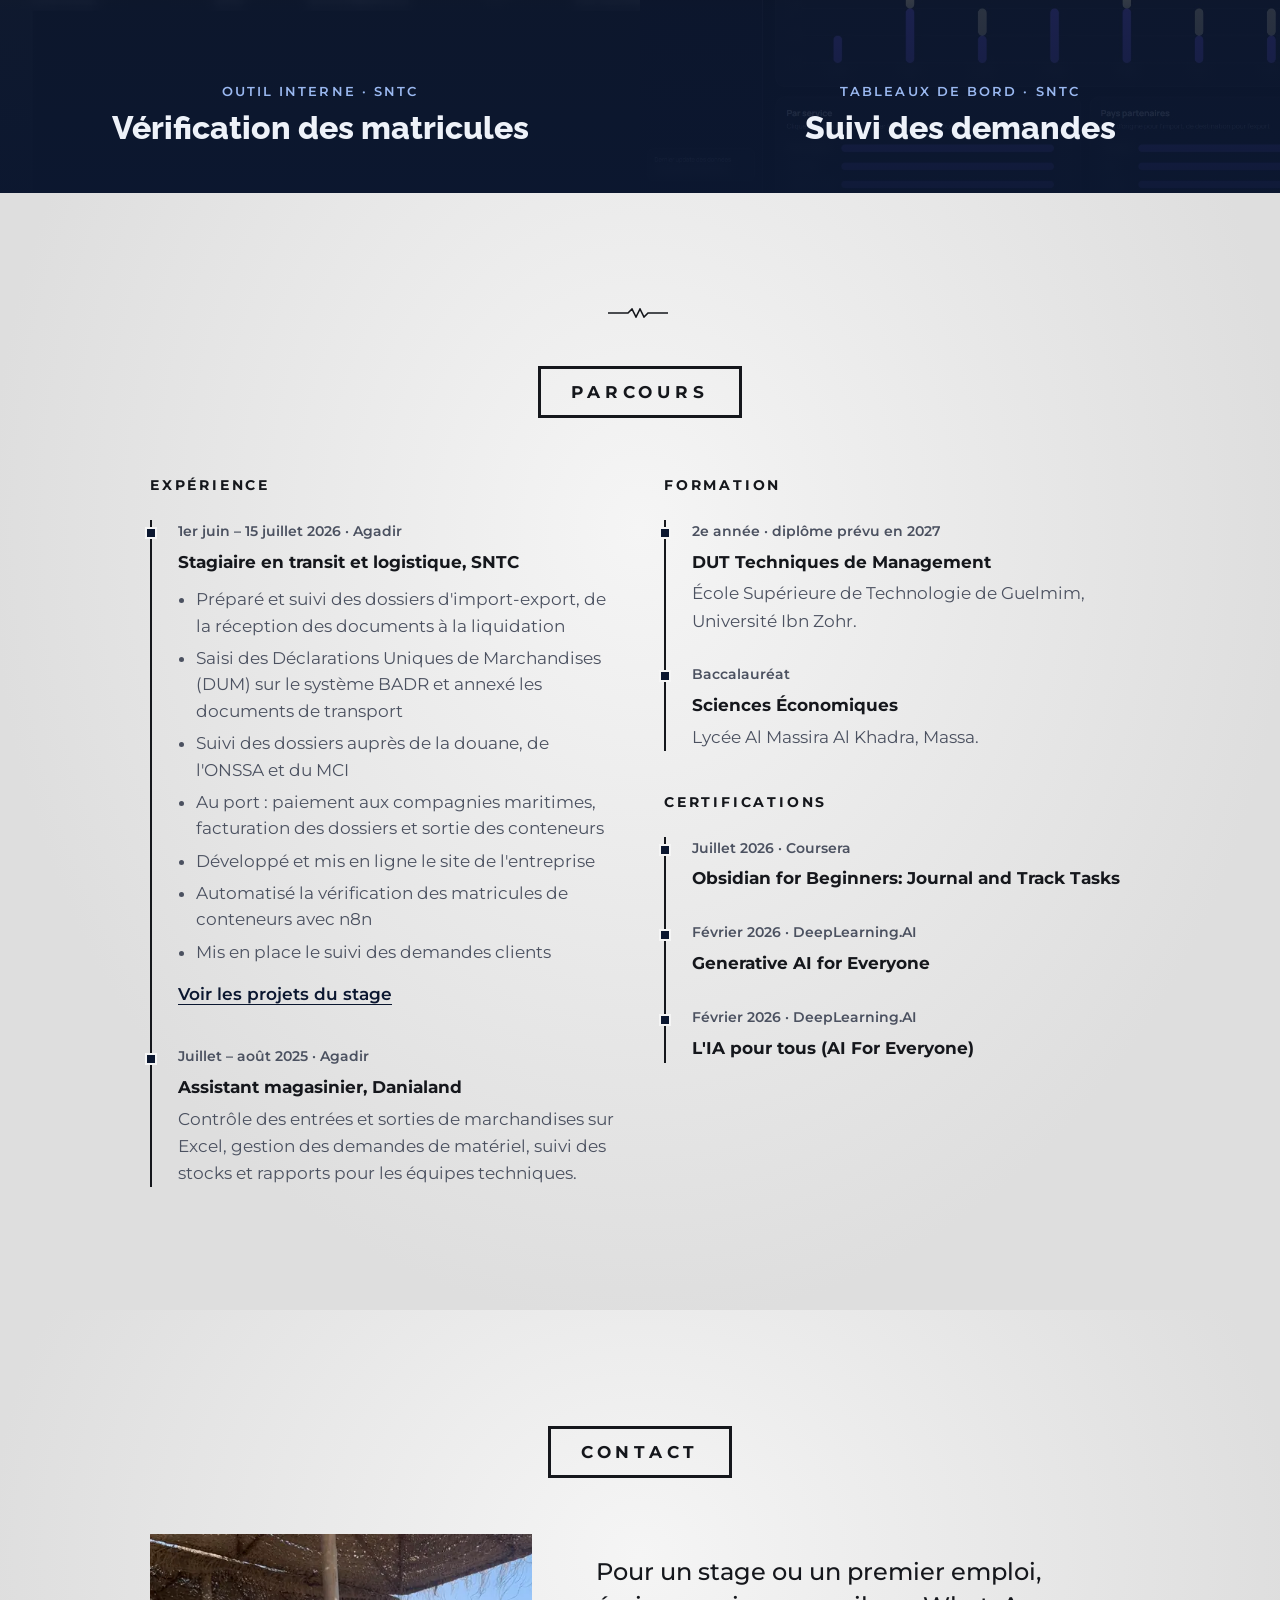
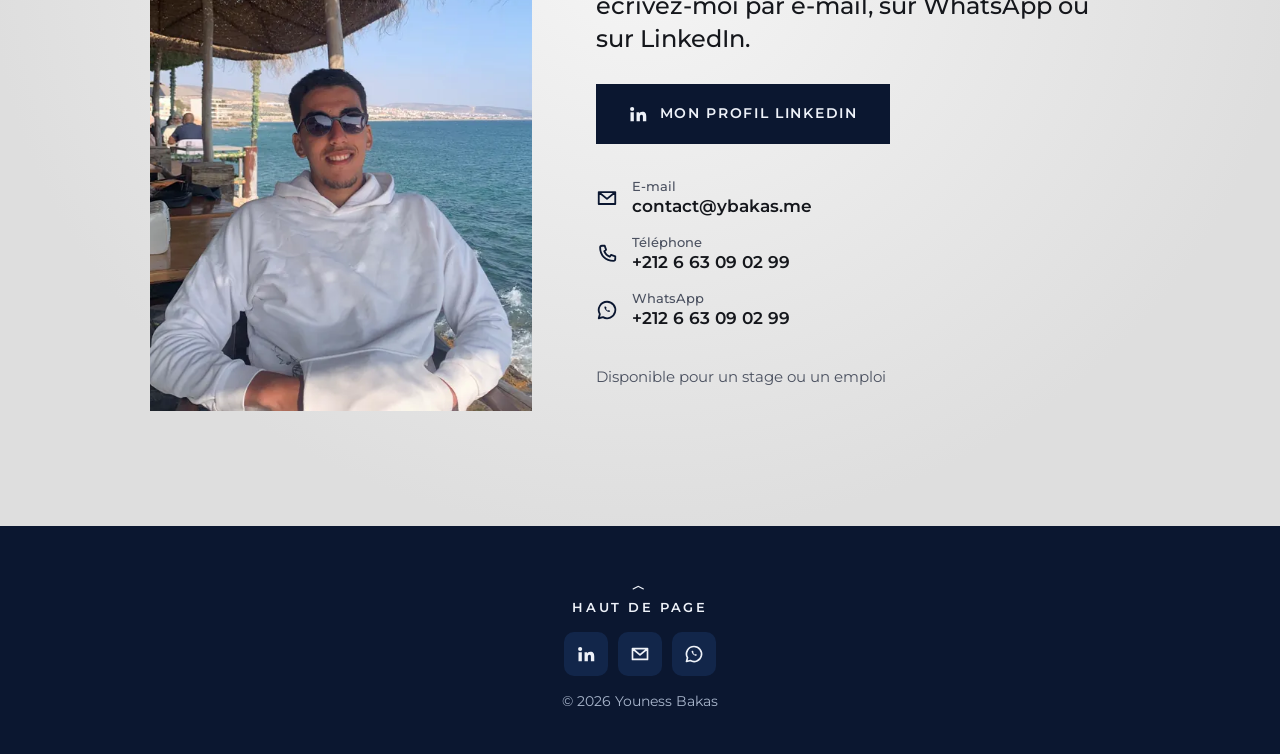
==== commit 2e446d3d: "Contenu plus crédible : missions du stage, certifications, fiches harmonisées - Missions SNTC (Linke" ====
--- a/index.html
+++ b/index.html
@@ -3,8 +3,8 @@
 <head>
   <meta charset="utf-8">
   <meta name="viewport" content="width=device-width, initial-scale=1">
-  <title>Youness Bakas — Management, digital et IA</title>
-  <meta name="description" content="Portfolio de Youness Bakas, profil management qui s'appuie sur les outils digitaux et l'IA pour mieux performer : automatisations, tableaux de bord de suivi et sites web.">
+  <title>Youness Bakas — Management, digital et IA · Portfolio</title>
+  <meta name="description" content="Youness Bakas, étudiant en management (DUT, EST Guelmim) : sites web, automatisation n8n et tableau de bord réalisés en entreprise. Cherche un stage ou un premier emploi.">
   <link rel="canonical" href="https://ybakas.me/">
   <link rel="alternate" hreflang="fr" href="https://ybakas.me/">
   <link rel="alternate" hreflang="en" href="https://ybakas.me/en/">
@@ -14,8 +14,8 @@
   <meta property="og:type" content="profile">
   <meta property="og:locale" content="fr_MA">
   <meta property="og:site_name" content="Youness Bakas">
-  <meta property="og:title" content="Youness Bakas — Management, digital et IA">
-  <meta property="og:description" content="Profil management à l'aise avec les outils digitaux et l'IA. Étudiant en DUT Techniques de Management, je cherche un stage ou un premier emploi.">
+  <meta property="og:title" content="Youness Bakas — Management, digital et IA · Portfolio">
+  <meta property="og:description" content="Étudiant en management qui utilise le digital et l'IA : 4 projets réels pour des entreprises d'Agadir. Cherche un stage ou un premier emploi.">
   <meta property="og:url" content="https://ybakas.me/">
   <meta property="og:image" content="https://ybakas.me/assets/img/portrait.jpg">
   <meta property="og:image:alt" content="Portrait de Youness Bakas">
@@ -77,10 +77,9 @@
           <a class="lang" href="en/" lang="en" hreflang="en" aria-label="English version">EN</a>
       </div>
       <div class="hero-intro">
-        <p class="hello">Bonjour, je suis</p>
         <h1 class="hero-name">Youness Bakas</h1>
         <p class="hero-role">Profil management · Digital, IA et données</p>
-        <p class="hero-status">J'utilise le digital et l'IA pour organiser, suivre et améliorer le travail. Disponible pour un stage ou un emploi.</p>
+        <p class="hero-status">Je rends le travail des équipes plus simple et plus fiable grâce aux outils digitaux et à l'IA. Disponible pour un stage ou un emploi.</p>
         <ul class="hero-social">
           <li><a class="icon-btn" href="https://www.linkedin.com/in/bakas-youness" target="_blank" rel="noopener" aria-label="LinkedIn de Youness Bakas"><svg aria-hidden="true"><use href="#i-linkedin"/></svg></a></li>
           <li><a class="icon-btn" href="mailto:contact@ybakas.me" aria-label="Écrire un e-mail à Youness Bakas"><svg aria-hidden="true"><use href="#i-mail"/></svg></a></li>
@@ -112,8 +111,8 @@
 
     <section class="feature" aria-labelledby="feature-title">
       <div class="feature-inner">
-        <h2 class="feature-title" id="feature-title">Management · Digital · IA</h2>
-        <p>Mon approche&nbsp;: bien organiser et bien suivre le travail, en m'appuyant sur les outils digitaux et l'IA pour gagner du temps et éviter les erreurs. Mes projets le montrent&nbsp;: automatisations, tableaux de bord de suivi et sites web.</p>
+        <h2 class="feature-title" id="feature-title">Des projets réels, en entreprise</h2>
+        <p>4 projets réalisés pour SNTC et Somatime à Agadir&nbsp;: 2 sites web, une automatisation n8n et un tableau de bord de suivi des demandes.</p>
         <a class="bar-link" href="#projets">Voir les projets</a>
       </div>
       <svg class="feature-mark" viewBox="0 0 48 48" aria-hidden="true"><rect x="6" y="6" width="36" height="36" rx="9" transform="rotate(-12 24 24)" fill="none" stroke="currentColor" stroke-width="2.4"/></svg>
@@ -121,7 +120,7 @@
 
     <section class="block about" id="a-propos" aria-labelledby="about-title">
       <h2 class="boxed reveal" id="about-title">À propos</h2>
-      <p class="lead reveal">Étudiant en 2e année de DUT Techniques de Management à l'École Supérieure de Technologie de Guelmim. Mon profil&nbsp;: un futur manager qui s'appuie sur les outils digitaux et l'IA pour organiser, suivre et améliorer le travail des équipes. Mon objectif&nbsp;: progresser aussi en analyse de données, dont j'ai déjà les bases.</p>
+      <p class="lead reveal">Étudiant en 2e année de DUT Techniques de Management à l'École Supérieure de Technologie de Guelmim, diplôme prévu en 2027. Après un stage en transit chez SNTC et un poste d'assistant magasinier chez Danialand, je vise des fonctions de management où le digital et les données font la différence.</p>
       <a class="bar-link reveal" href="#parcours">Mon parcours</a>
       <svg class="zigzag reveal" aria-hidden="true"><use href="#i-zigzag"/></svg>
 
@@ -129,22 +128,22 @@
         <li class="service reveal">
           <svg class="service-icon" viewBox="0 0 40 40" aria-hidden="true"><path d="M6 32h28M10 32V18h6v14M18 32V10h6v22M26 32V22h6v10" fill="none" stroke="currentColor" stroke-width="2.2" stroke-linejoin="round"/></svg>
           <h3>Management et organisation</h3>
-          <p>DUT Techniques de Management&nbsp;: organisation, suivi d'activité et reporting. Stage chez SNTC, transitaire à Agadir.</p>
+          <p>Suivi de dossiers d'import-export, coordination avec la douane et les organismes de contrôle, facturation&nbsp;: stage chez SNTC.</p>
         </li>
         <li class="service reveal">
           <svg class="service-icon" viewBox="0 0 40 40" aria-hidden="true"><rect x="5" y="7" width="30" height="26" rx="2" fill="none" stroke="currentColor" stroke-width="2.2"/><path d="M11 27v-6M17 27V15M23 27v-9M29 27V12" stroke="currentColor" stroke-width="2.2" stroke-linecap="round"/></svg>
           <h3>Pilotage et données</h3>
-          <p>Tableaux de bord pour suivre les demandes et leurs statuts, rapports de stock sur Excel chez Danialand. J'ai les bases de l'analyse de données et je continue à progresser.</p>
+          <p>Tableau de bord des demandes clients chez SNTC, suivi des stocks et rapports sur Excel chez Danialand.</p>
         </li>
         <li class="service reveal">
           <svg class="service-icon" viewBox="0 0 40 40" aria-hidden="true"><circle cx="9" cy="20" r="4" fill="none" stroke="currentColor" stroke-width="2.2"/><circle cx="31" cy="10" r="4" fill="none" stroke="currentColor" stroke-width="2.2"/><circle cx="31" cy="30" r="4" fill="none" stroke="currentColor" stroke-width="2.2"/><path d="M13 18.5l14-7M13 21.5l14 7" fill="none" stroke="currentColor" stroke-width="2.2"/></svg>
           <h3>Automatisation et IA</h3>
-          <p>Automatisations avec n8n et outils d'IA pour supprimer les tâches répétitives, comme la vérification des matricules.</p>
+          <p>Vérification automatique des matricules de conteneurs avec n8n, Telegram, Google Sheets et une IA de lecture d'image.</p>
         </li>
         <li class="service reveal">
           <svg class="service-icon" viewBox="0 0 40 40" aria-hidden="true"><rect x="5" y="8" width="30" height="22" rx="2" fill="none" stroke="currentColor" stroke-width="2.2"/><path d="M15 34h10M16 16l-4 3 4 3M24 16l4 3-4 3" fill="none" stroke="currentColor" stroke-width="2.2" stroke-linecap="round" stroke-linejoin="round"/></svg>
           <h3>Digital et sites web</h3>
-          <p>Les sites de SNTC et de Somatime, conçus et développés par moi pour présenter les entreprises et recevoir des demandes.</p>
+          <p>Les sites de SNTC et de Somatime, conçus et développés par moi.</p>
         </li>
       </ul>
     </section>
@@ -152,7 +151,7 @@
     <section class="block skills" id="competences" aria-labelledby="skills-title">
       <svg class="zigzag" aria-hidden="true"><use href="#i-zigzag"/></svg>
       <h2 class="boxed reveal" id="skills-title">Compétences</h2>
-      <p class="lead reveal">Des compétences de gestion, renforcées par les outils digitaux et l'IA. Je m'adapte vite aux nouveaux outils, y compris les plus récents.</p>
+      <p class="lead reveal">Chaque point fort ci-dessous est utilisé dans au moins un de mes projets.</p>
 
       <div class="skill-groups">
         <div class="skill-group reveal">
@@ -161,10 +160,15 @@
             <li><span class="tile" style="--c:#4a70c2">IA</span>Intelligence artificielle</li>
             <li><span class="tile" style="--c:#0f7b6c">⟳</span>Automatisation IA</li>
             <li><span class="tile" style="--c:#1a3260">›_</span>Prompt engineering</li>
-            <li><span class="tile" style="--c:#2f6f4f">∑</span>Analyse de données<small>Bases, en progression</small></li>
-            <li><span class="tile" style="--c:#00618a">SQL</span>SQL</li>
-            <li><span class="tile" style="--c:#5b3cc4">&lt;/&gt;</span>Vibe coding</li>
+            <li><span class="tile" style="--c:#5b3cc4">&lt;/&gt;</span>Développement web assisté par IA</li>
             <li><span class="tile" style="--c:#b4441c">Aa</span>Design</li>
+          </ul>
+        </div>
+        <div class="skill-group reveal">
+          <h3 class="group-title">En apprentissage</h3>
+          <ul class="tiles">
+            <li><span class="tile" style="--c:#2f6f4f">∑</span>Analyse de données<small>Bases</small></li>
+            <li><span class="tile" style="--c:#00618a">SQL</span>SQL<small>Bases</small></li>
           </ul>
         </div>
         <div class="skill-group reveal">
@@ -211,7 +215,7 @@
     <section class="work" id="projets" aria-labelledby="work-title">
       <div class="work-head">
         <h2 class="boxed boxed-light" id="work-title">Projets</h2>
-        <p class="work-lead">Des projets concrets où le digital et l'IA servent la gestion&nbsp;: mieux suivre, gagner du temps, éviter les erreurs.</p>
+        <p class="work-lead">Chaque projet répond à un besoin réel d'une entreprise d'Agadir.</p>
       </div>
 
       <div class="filters" role="group" aria-label="Filtrer les projets">
@@ -267,7 +271,8 @@
       <dl class="psd">
         <div><dt>Problème</dt><dd>Présenter l'entreprise et ses bureaux, et recevoir des demandes en ligne.</dd></div>
         <div><dt>Solution</dt><dd>Un site sécurisé, référencé sur Google, avec formulaire de contact.</dd></div>
-        <div><dt>Outils</dt><dd>Hébergement Hostino, SSL, Google Search Console, Web3Forms</dd></div>
+        <div><dt>Outils</dt><dd>HTML, CSS, JavaScript, hébergement Hostino, SSL, Google Search Console, Web3Forms</dd></div>
+        <div><dt>Mon rôle</dt><dd>Conception, développement et mise en ligne, en autonomie, en parallèle de mon stage.</dd></div>
       </dl>
       <div class="sheet-actions"><a class="btn" href="https://sntctransit.ma" target="_blank" rel="noopener">sntctransit.ma <span aria-hidden="true">↗</span></a><button class="close" type="button">Fermer</button></div>
     </dialog>
@@ -277,6 +282,8 @@
       <p class="sheet-meta">Somatime Agadir · Société maritime</p>
       <p>Le site de Somatime, Société Maritime d'Agadir, refait entièrement de zéro.</p>
       <dl class="psd">
+        <div><dt>Problème</dt><dd>L'entreprise avait un site ancien et démodé.</dd></div>
+        <div><dt>Solution</dt><dd>Un nouveau site moderne, refait entièrement de zéro.</dd></div>
         <div><dt>Mon rôle</dt><dd>Nouveau site conçu et développé par moi, depuis zéro.</dd></div>
       </dl>
       <div class="sheet-actions"><a class="btn" href="https://somatime.ma" target="_blank" rel="noopener">somatime.ma <span aria-hidden="true">↗</span></a><button class="close" type="button">Fermer</button></div>
@@ -289,10 +296,11 @@
       <dl class="psd">
         <div><dt>Problème</dt><dd>Contrôler chaque matricule à la main prend du temps et laisse passer des erreurs.</dd></div>
         <div><dt>Solution</dt><dd>Une vérification automatique, intégrée au travail de l'équipe, qui garde une trace de chaque contrôle.</dd></div>
-        <div><dt>Outils</dt><dd>n8n, Google Sheets, IA de lecture d'image</dd></div>
+        <div><dt>Outils</dt><dd>n8n, Telegram, Google Sheets, IA de lecture d'image</dd></div>
+        <div><dt>Mon rôle</dt><dd>Conception et mise en place de l'automatisation.</dd></div>
       </dl>
       <ol class="steps">
-        <li>L'équipe envoie la photo du conteneur par message.</li>
+        <li>L'équipe envoie la photo du conteneur sur Telegram.</li>
         <li>L'IA lit le matricule sur la photo.</li>
         <li>Le chiffre de contrôle est vérifié selon la norme ISO 6346.</li>
         <li>Le matricule est cherché dans la liste des conteneurs, sur Google Sheets.</li>
@@ -323,6 +331,7 @@
       <dl class="psd">
         <div><dt>Problème</dt><dd>Des demandes qui arrivent par plusieurs sites et qu'il ne faut pas perdre.</dd></div>
         <div><dt>Solution</dt><dd>Un suivi centralisé de chaque demande, de l'arrivée au traitement.</dd></div>
+        <div><dt>Mon rôle</dt><dd>Mise en place du suivi des demandes clients.</dd></div>
       </dl>
       <div class="sheet-shots">
         <figure>
@@ -345,15 +354,31 @@
         <div class="path-col">
           <h3 class="group-title reveal">Expérience</h3>
           <ol class="timeline">
-            <li class="reveal"><p class="when">1er juin – 15 juillet 2026 · Agadir</p><p class="what">Stagiaire, SNTC</p><p>Transit et douane, freight forwarding.</p></li>
-            <li class="reveal"><p class="when">2025 · 2 mois</p><p class="what">Assistant magasinier, Danialand</p><p>Contrôle des entrées et sorties de marchandises sur Excel, gestion des demandes de matériel, suivi des stocks et rapports pour les équipes techniques.</p></li>
+            <li class="reveal"><p class="when">1er juin – 15 juillet 2026 · Agadir</p><p class="what">Stagiaire en transit et logistique, SNTC</p>
+              <ul class="missions">
+                <li>Préparé et suivi des dossiers d'import-export, de la réception des documents à la liquidation</li>
+                <li>Saisi des Déclarations Uniques de Marchandises (DUM) sur le système BADR et annexé les documents de transport</li>
+                <li>Suivi des dossiers auprès de la douane, de l'ONSSA et du MCI</li>
+                <li>Au port&nbsp;: paiement aux compagnies maritimes, facturation des dossiers et sortie des conteneurs</li>
+                <li>Développé et mis en ligne le site de l'entreprise</li>
+                <li>Automatisé la vérification des matricules de conteneurs avec n8n</li>
+                <li>Mis en place le suivi des demandes clients</li>
+              </ul>
+              <a class="text-link" href="#projets">Voir les projets du stage</a></li>
+            <li class="reveal"><p class="when">Juillet – août 2025 · Agadir</p><p class="what">Assistant magasinier, Danialand</p><p>Contrôle des entrées et sorties de marchandises sur Excel, gestion des demandes de matériel, suivi des stocks et rapports pour les équipes techniques.</p></li>
           </ol>
         </div>
         <div class="path-col">
           <h3 class="group-title reveal">Formation</h3>
           <ol class="timeline">
-            <li class="reveal"><p class="when">2e année</p><p class="what">DUT Techniques de Management</p><p>École Supérieure de Technologie de Guelmim, Université Ibn Zohr.</p></li>
+            <li class="reveal"><p class="when">2e année · diplôme prévu en 2027</p><p class="what">DUT Techniques de Management</p><p>École Supérieure de Technologie de Guelmim, Université Ibn Zohr.</p></li>
             <li class="reveal"><p class="when">Baccalauréat</p><p class="what">Sciences Économiques</p><p>Lycée Al Massira Al Khadra, Massa.</p></li>
+          </ol>
+          <h3 class="group-title reveal">Certifications</h3>
+          <ol class="timeline">
+            <li class="reveal"><p class="when">Juillet 2026 · Coursera</p><p class="what">Obsidian for Beginners: Journal and Track Tasks</p></li>
+            <li class="reveal"><p class="when">Février 2026 · DeepLearning.AI</p><p class="what">Generative AI for Everyone</p></li>
+            <li class="reveal"><p class="when">Février 2026 · DeepLearning.AI</p><p class="what">L'IA pour tous (AI For Everyone)</p></li>
           </ol>
         </div>
       </div>
@@ -369,7 +394,7 @@
           </picture>
         </figure>
         <div class="contact-text">
-          <p class="lead reveal">Vous cherchez un profil management à l'aise avec le digital et l'IA&nbsp;? Écrivez-moi par e-mail, sur WhatsApp ou sur LinkedIn.</p>
+          <p class="lead reveal">Pour un stage ou un premier emploi, écrivez-moi par e-mail, sur WhatsApp ou sur LinkedIn.</p>
           <a class="btn btn-big reveal" href="https://www.linkedin.com/in/bakas-youness" target="_blank" rel="noopener"><svg aria-hidden="true"><use href="#i-linkedin"/></svg><span>Mon profil LinkedIn</span></a>
           <ul class="contact-links reveal">
             <li><a href="mailto:contact@ybakas.me"><svg aria-hidden="true"><use href="#i-mail"/></svg><span><small>E-mail</small>contact@ybakas.me</span></a></li>
--- a/assets/css/style.css
+++ b/assets/css/style.css
@@ -377,6 +377,19 @@
 }
 @keyframes sheet-in { from { opacity: 0; transform: translateY(16px); } to { opacity: 1; transform: none; } }
 
+/* ---------- À compléter, résultats, missions ---------- */
+
+/* Marqueur visible tant qu'une information manque */
+.todo { background: #fff1b8; color: #4a3800; padding: 1px 6px; font-weight: 600; }
+.hero-avail { font-weight: 600; }
+.card-result { font-size: var(--step-small); font-weight: 600; color: var(--accent-ink); }
+.card-result .todo, .psd .todo { font-size: var(--step-small); }
+.hero-social { align-items: center; flex-wrap: wrap; }
+.missions { display: grid; gap: 6px; margin: 6px 0 4px; padding-left: 18px; list-style: disc; color: var(--muted); font-size: var(--step-body); line-height: 1.55; }
+.text-link { justify-self: start; display: inline-flex; align-items: center; min-height: 44px; font-weight: 600; color: var(--navy); text-underline-offset: 4px; }
+.path-col > .group-title + .timeline { margin-bottom: 8px; }
+.path-col .timeline + .group-title { margin-top: 40px; }
+
 /* ---------- Parcours ---------- */
 
 .path-cols {
@@ -385,8 +398,8 @@
   text-align: left;
 }
 .timeline { display: grid; gap: 28px; border-left: 2px solid var(--ink); padding-left: 26px; }
-.timeline li { position: relative; display: grid; gap: 4px; }
-.timeline li::before {
+.timeline > li { position: relative; display: grid; gap: 4px; }
+.timeline > li::before {
   content: ""; position: absolute; left: -33px; top: 0.45em;
   width: 12px; height: 12px; background: var(--navy); border: 2px solid var(--paper-hi);
 }
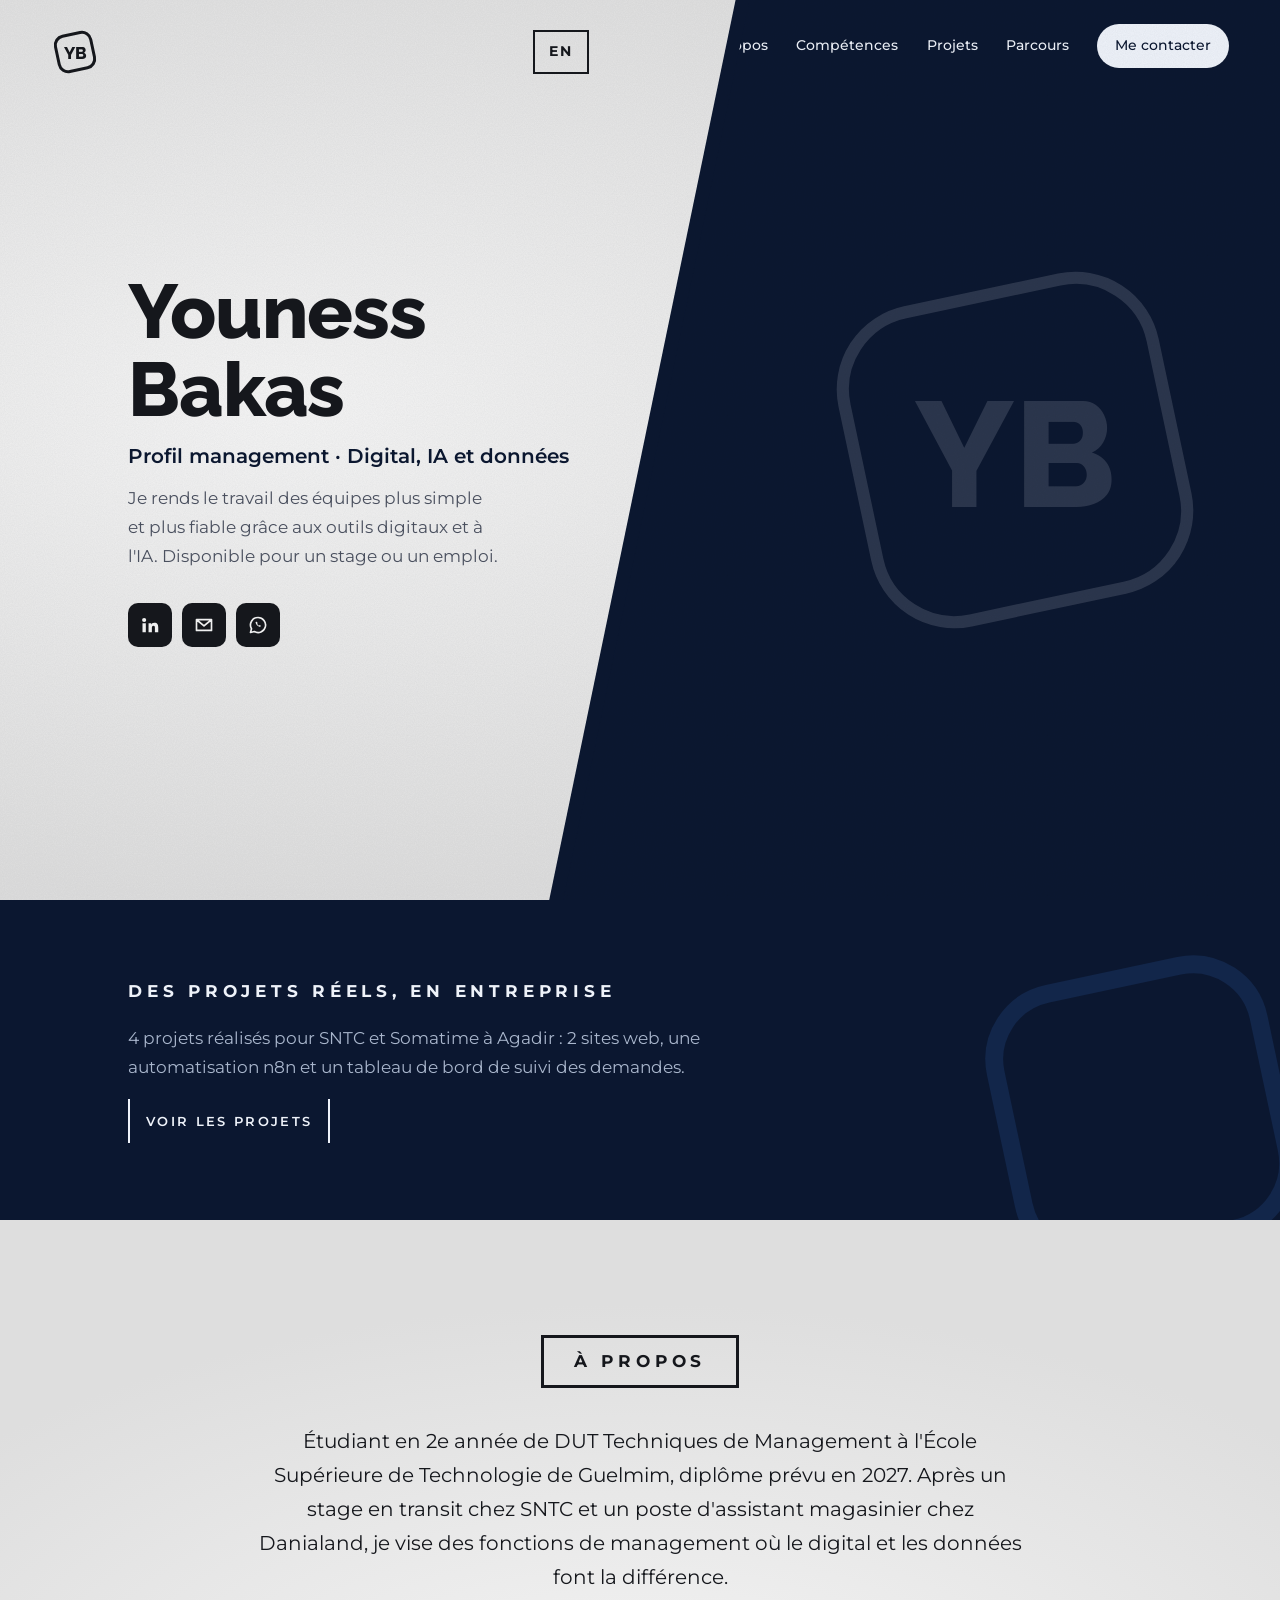
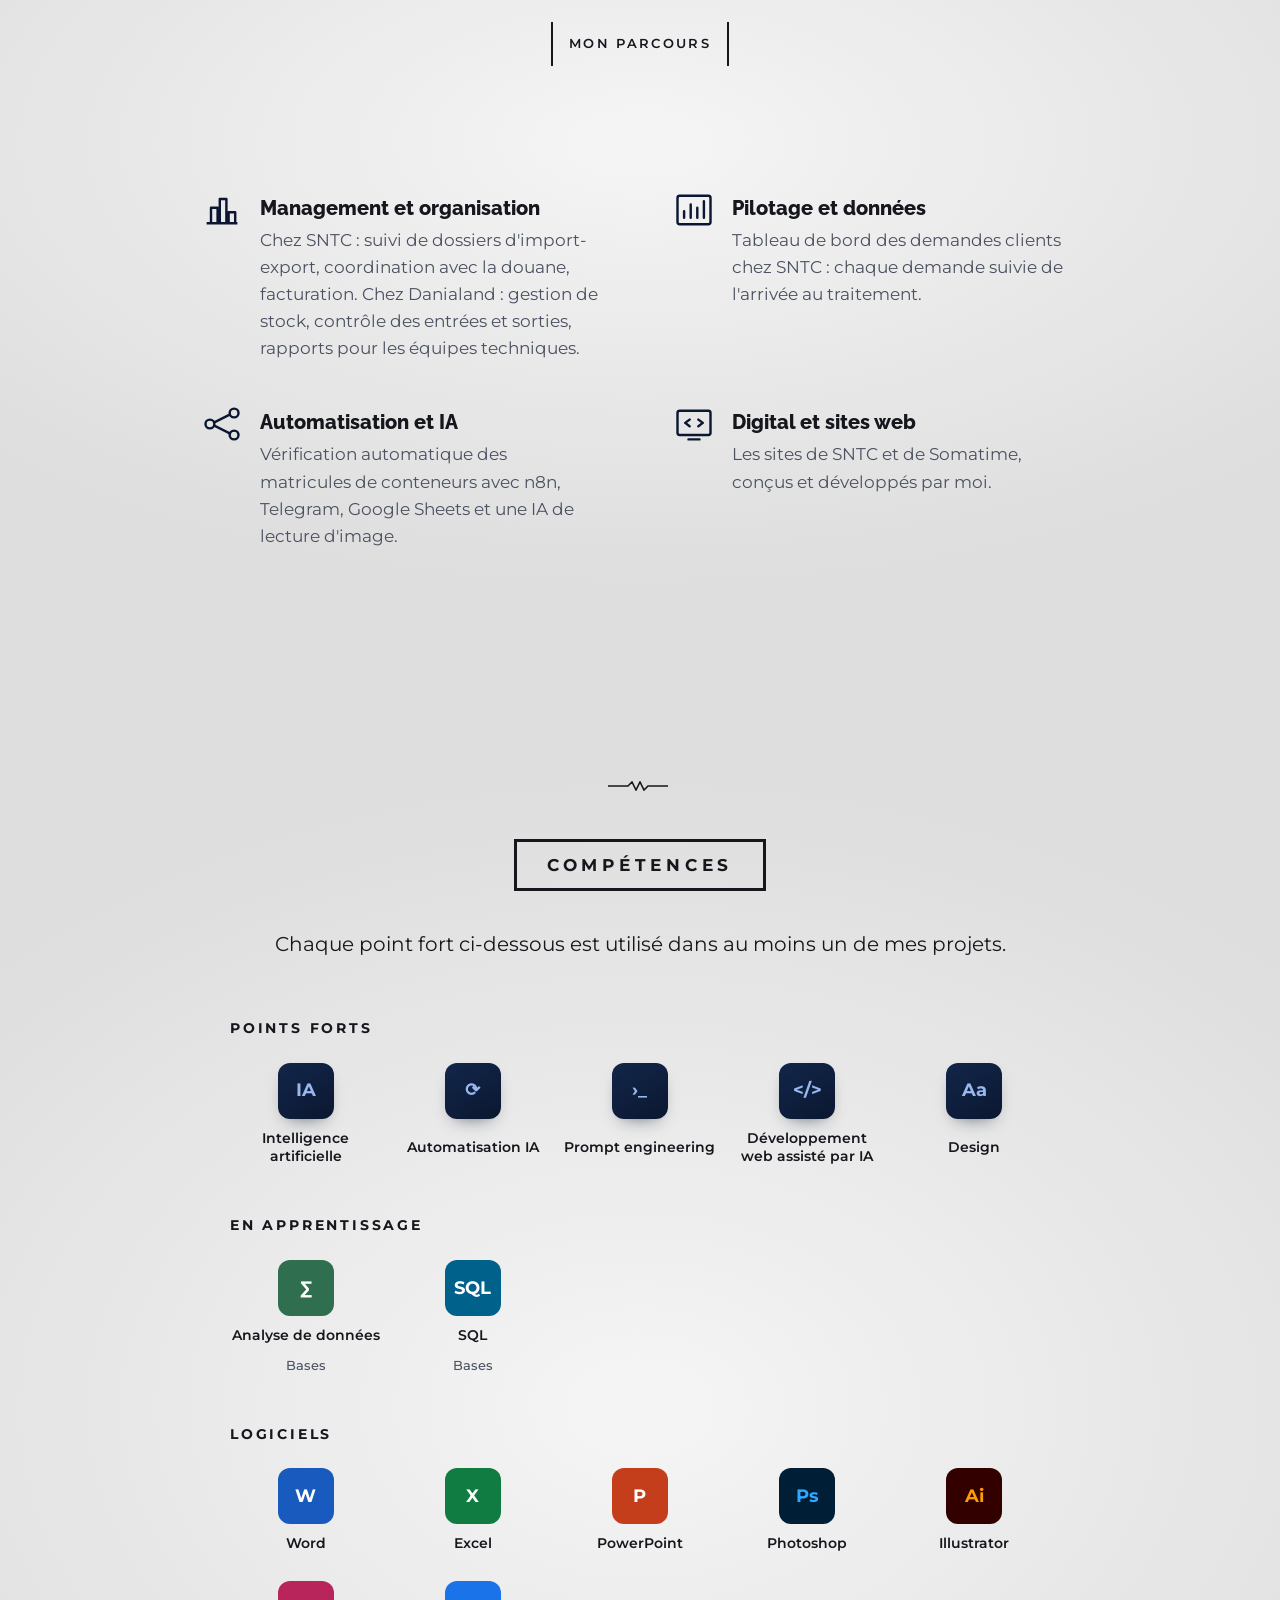
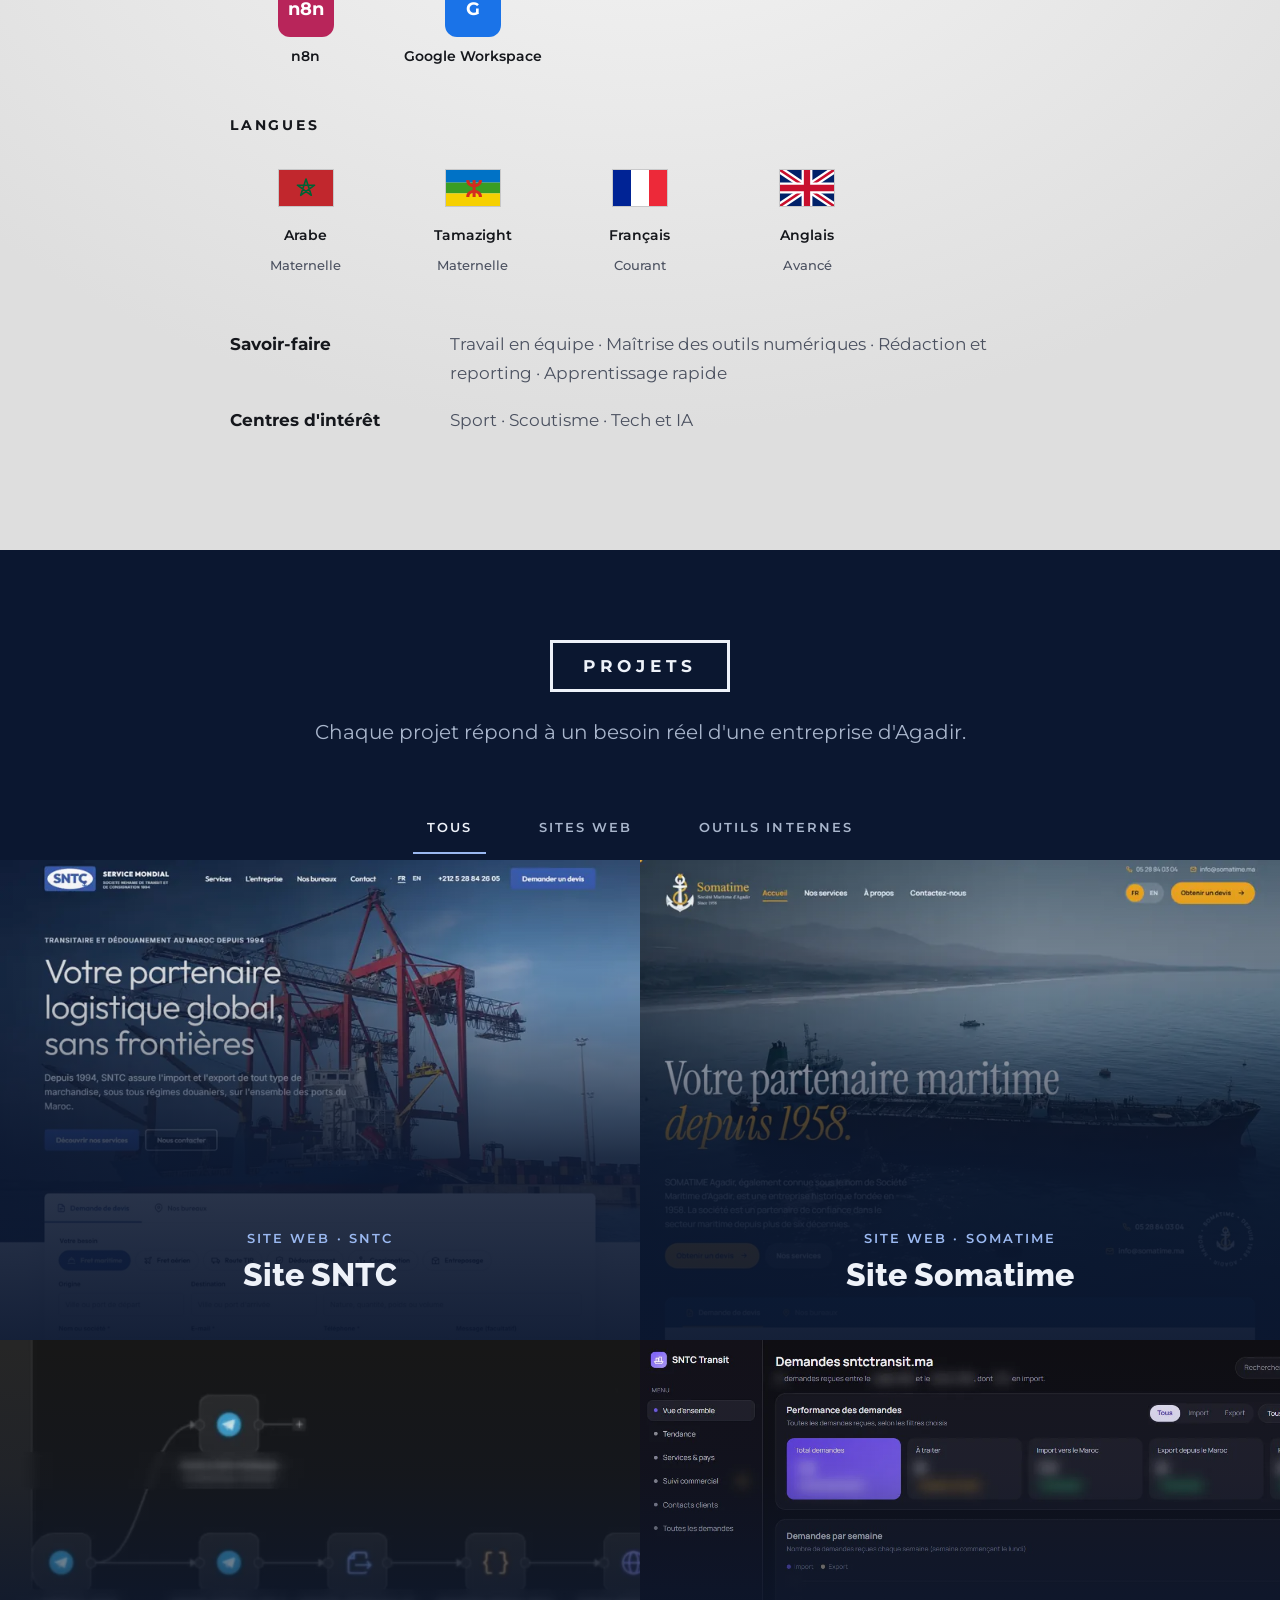
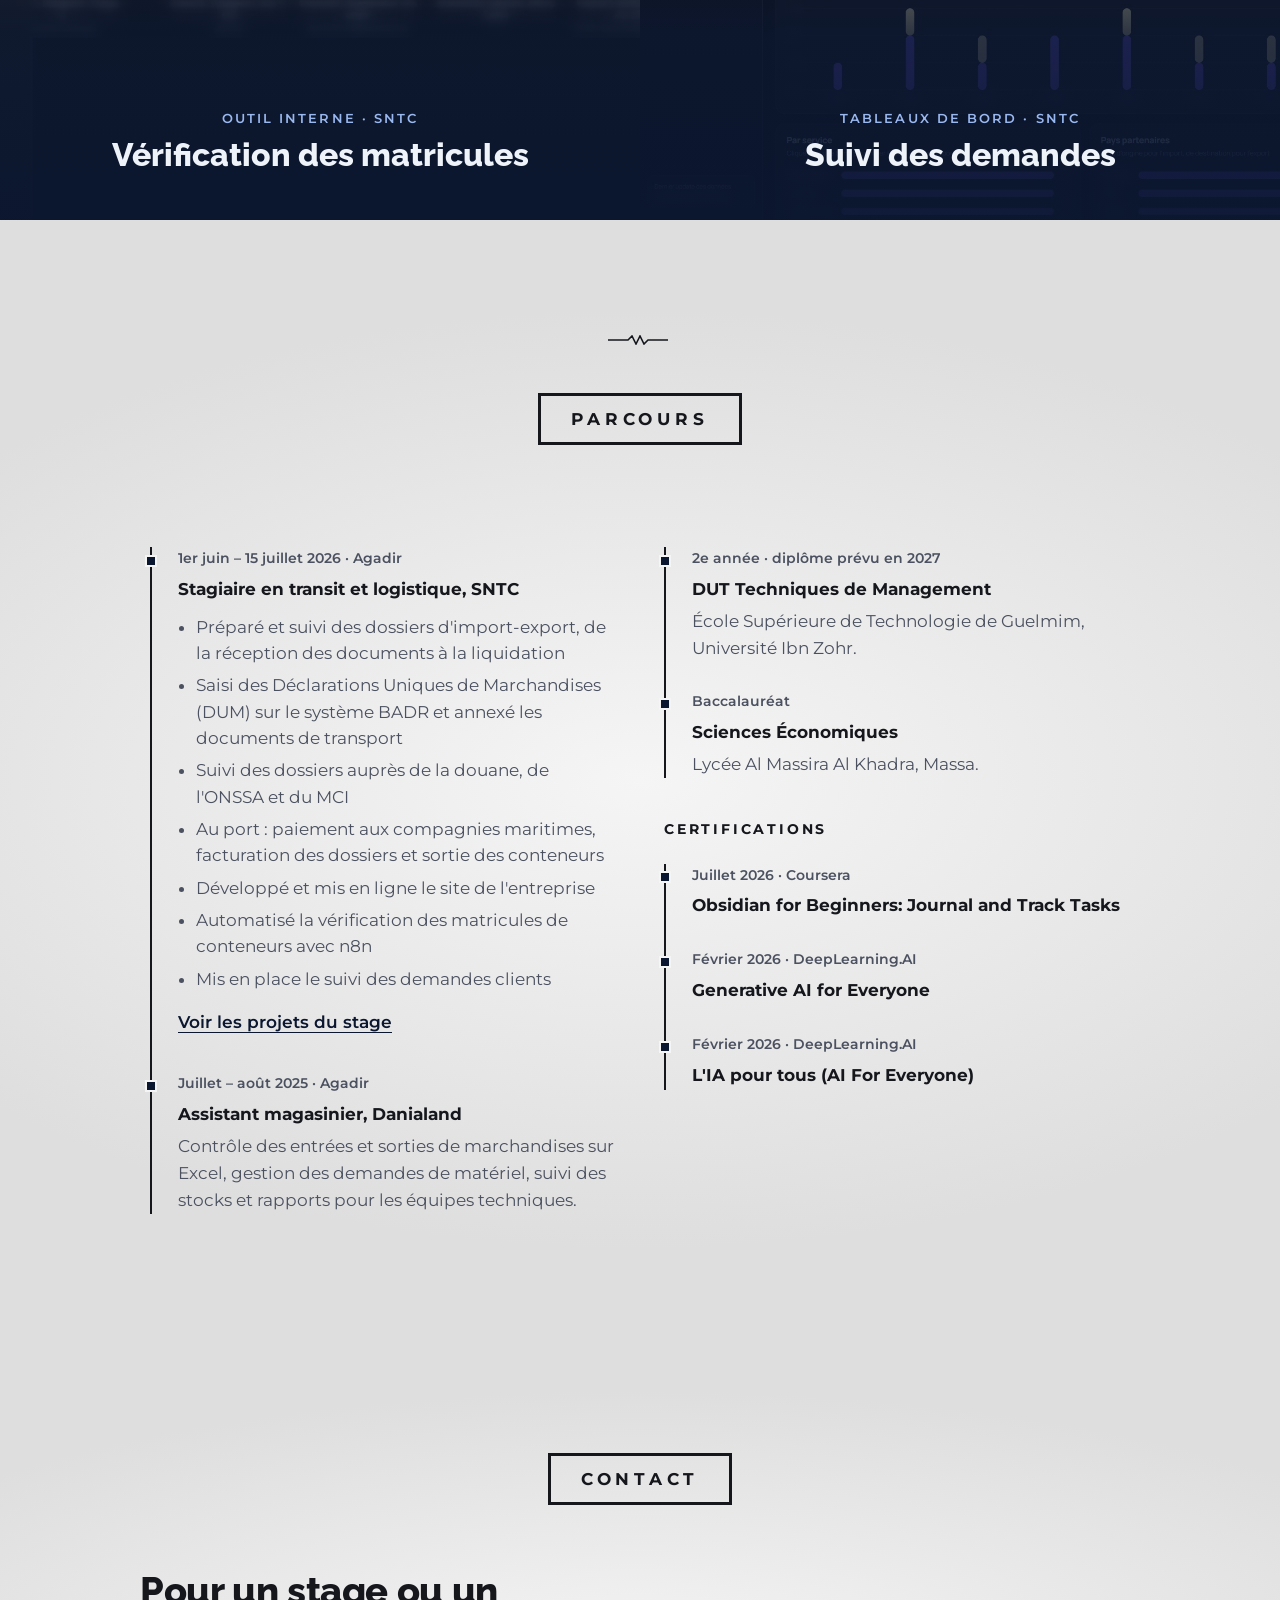
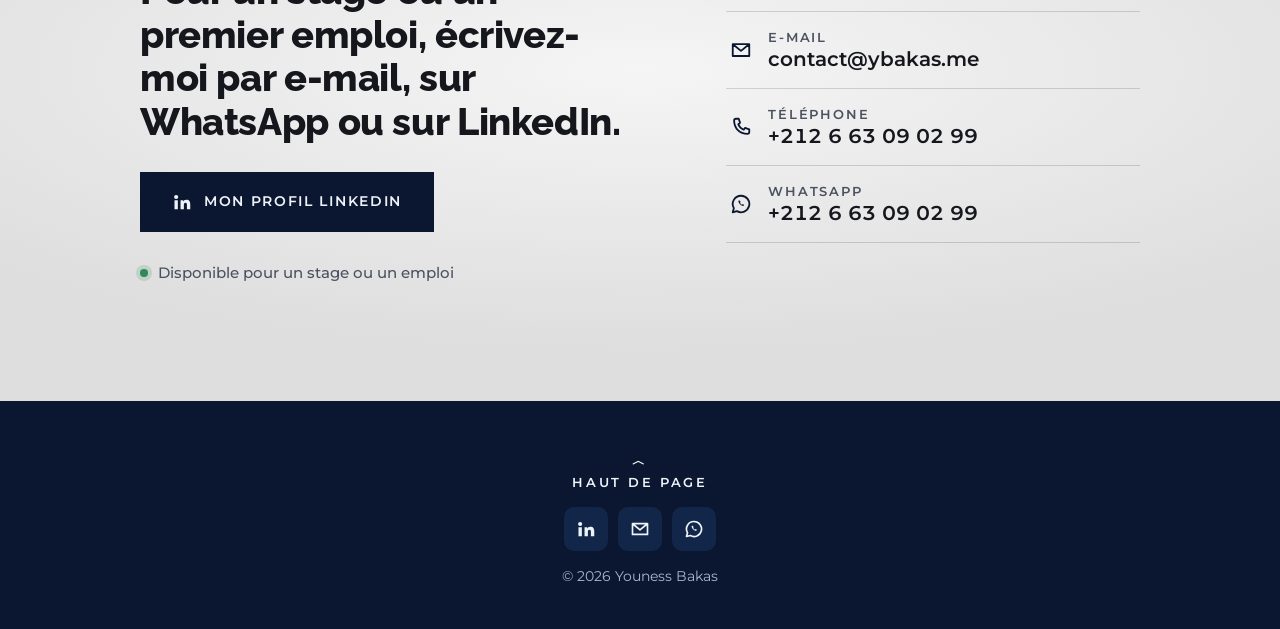
==== commit 4a9369cf: "Retrait des photos, contact repensé, adresses sans # (FR + EN) - Portrait du hero remplacé par un mo" ====
--- a/index.html
+++ b/index.html
@@ -17,9 +17,7 @@
   <meta property="og:title" content="Youness Bakas — Management, digital et IA · Portfolio">
   <meta property="og:description" content="Étudiant en management qui utilise le digital et l'IA : 4 projets réels pour des entreprises d'Agadir. Cherche un stage ou un premier emploi.">
   <meta property="og:url" content="https://ybakas.me/">
-  <meta property="og:image" content="https://ybakas.me/assets/img/portrait.jpg">
-  <meta property="og:image:alt" content="Portrait de Youness Bakas">
-  <meta name="twitter:card" content="summary_large_image">
+  <meta name="twitter:card" content="summary">
 
   <script type="application/ld+json">
   {
@@ -27,7 +25,6 @@
     "@type": "Person",
     "name": "Youness Bakas",
     "url": "https://ybakas.me/",
-    "image": "https://ybakas.me/assets/img/portrait.jpg",
     "jobTitle": "Étudiant en DUT Techniques de Management",
     "address": { "@type": "PostalAddress", "addressLocality": "Agadir", "addressCountry": "MA" },
     "alumniOf": "École Supérieure de Technologie de Guelmim",
@@ -41,7 +38,6 @@
   <link rel="preconnect" href="https://fonts.googleapis.com">
   <link rel="preconnect" href="https://fonts.gstatic.com" crossorigin>
   <link href="https://fonts.googleapis.com/css2?family=Montserrat:wght@400;500;600;700&family=Raleway:wght@700;800&display=swap" rel="stylesheet">
-  <link rel="preload" as="image" type="image/webp" href="assets/img/portrait.webp" imagesrcset="assets/img/portrait-480.webp 480w, assets/img/portrait.webp 921w" imagesizes="(max-width: 899px) 100vw, 50vw">
   <link rel="stylesheet" href="assets/css/style.css">
   <script>document.documentElement.classList.add('js')</script>
 </head>
@@ -100,10 +96,7 @@
           <li><a class="pill" href="#contact">Me contacter</a></li>
         </ul>
       </nav>
-      <picture>
-        <source type="image/webp" srcset="assets/img/portrait-480.webp 480w, assets/img/portrait.webp 921w" sizes="(max-width: 899px) 100vw, 50vw">
-        <img class="hero-photo" src="assets/img/portrait.jpg" width="921" height="1280" fetchpriority="high" alt="Portrait de Youness Bakas, chemise blanche, bras croisés, de nuit">
-      </picture>
+      <svg class="hero-monogram" viewBox="0 0 48 48" aria-hidden="true" focusable="false"><rect x="6" y="6" width="36" height="36" rx="9" transform="rotate(-12 24 24)" fill="none" stroke="currentColor" stroke-width="1.4"/><text x="24" y="30.5" text-anchor="middle" font-family="Raleway, sans-serif" font-weight="800" font-size="17" fill="currentColor">YB</text></svg>
     </div>
   </header>
 
@@ -128,12 +121,12 @@
         <li class="service reveal">
           <svg class="service-icon" viewBox="0 0 40 40" aria-hidden="true"><path d="M6 32h28M10 32V18h6v14M18 32V10h6v22M26 32V22h6v10" fill="none" stroke="currentColor" stroke-width="2.2" stroke-linejoin="round"/></svg>
           <h3>Management et organisation</h3>
-          <p>Suivi de dossiers d'import-export, coordination avec la douane et les organismes de contrôle, facturation&nbsp;: stage chez SNTC.</p>
+          <p>Chez SNTC&nbsp;: suivi de dossiers d'import-export, coordination avec la douane, facturation. Chez Danialand&nbsp;: gestion de stock, contrôle des entrées et sorties, rapports pour les équipes techniques.</p>
         </li>
         <li class="service reveal">
           <svg class="service-icon" viewBox="0 0 40 40" aria-hidden="true"><rect x="5" y="7" width="30" height="26" rx="2" fill="none" stroke="currentColor" stroke-width="2.2"/><path d="M11 27v-6M17 27V15M23 27v-9M29 27V12" stroke="currentColor" stroke-width="2.2" stroke-linecap="round"/></svg>
           <h3>Pilotage et données</h3>
-          <p>Tableau de bord des demandes clients chez SNTC, suivi des stocks et rapports sur Excel chez Danialand.</p>
+          <p>Tableau de bord des demandes clients chez SNTC&nbsp;: chaque demande suivie de l'arrivée au traitement.</p>
         </li>
         <li class="service reveal">
           <svg class="service-icon" viewBox="0 0 40 40" aria-hidden="true"><circle cx="9" cy="20" r="4" fill="none" stroke="currentColor" stroke-width="2.2"/><circle cx="31" cy="10" r="4" fill="none" stroke="currentColor" stroke-width="2.2"/><circle cx="31" cy="30" r="4" fill="none" stroke="currentColor" stroke-width="2.2"/><path d="M13 18.5l14-7M13 21.5l14 7" fill="none" stroke="currentColor" stroke-width="2.2"/></svg>
@@ -157,11 +150,11 @@
         <div class="skill-group reveal">
           <h3 class="group-title">Points forts</h3>
           <ul class="tiles">
-            <li><span class="tile" style="--c:#4a70c2">IA</span>Intelligence artificielle</li>
-            <li><span class="tile" style="--c:#0f7b6c">⟳</span>Automatisation IA</li>
-            <li><span class="tile" style="--c:#1a3260">›_</span>Prompt engineering</li>
-            <li><span class="tile" style="--c:#5b3cc4">&lt;/&gt;</span>Développement web assisté par IA</li>
-            <li><span class="tile" style="--c:#b4441c">Aa</span>Design</li>
+            <li><span class="tile tile-strong">IA</span>Intelligence artificielle</li>
+            <li><span class="tile tile-strong">⟳</span>Automatisation IA</li>
+            <li><span class="tile tile-strong">›_</span>Prompt engineering</li>
+            <li><span class="tile tile-strong">&lt;/&gt;</span>Développement web assisté par IA</li>
+            <li><span class="tile tile-strong">Aa</span>Design</li>
           </ul>
         </div>
         <div class="skill-group reveal">
@@ -327,11 +320,14 @@
     <dialog class="sheet" id="d-demandes" aria-labelledby="d-demandes-t">
       <h3 id="d-demandes-t">Suivi des demandes reçues</h3>
       <p class="sheet-meta">SNTC · Tableaux de bord · Suivi et reporting</p>
-      <p>Des tableaux de bord pour suivre les demandes reçues depuis les sites web.</p>
+      <p>Un espace privé où les responsables consultent et traitent les demandes du site, appuyé sur une base de données que j'ai conçue et mise en place.</p>
       <dl class="psd">
         <div><dt>Problème</dt><dd>Des demandes qui arrivent par plusieurs sites et qu'il ne faut pas perdre.</dd></div>
-        <div><dt>Solution</dt><dd>Un suivi centralisé de chaque demande, de l'arrivée au traitement.</dd></div>
-        <div><dt>Mon rôle</dt><dd>Mise en place du suivi des demandes clients.</dd></div>
+        <div><dt>Solution</dt><dd>Le formulaire du site enregistre chaque demande dans la base et prévient l'équipe par email. Les responsables la suivent ensuite dans un tableau de bord protégé par connexion&nbsp;: statut, notes, graphiques par jour, semaine ou mois.</dd></div>
+        <div><dt>Base de données</dt><dd>Conçue en SQL sur phpMyAdmin&nbsp;: 5 tables (demandes, responsables, réglages, et deux tables de sécurité). Chaque demande garde sa référence, sa date, son statut, une note interne et le nom de la personne qui l'a modifiée. L'historique de l'ancien outil, Web3Forms, a été repris par des scripts d'import SQL.</dd></div>
+        <div><dt>Sécurité</dt><dd>Mots de passe hachés, limite d'envois par adresse IP contre le spam, blocage après plusieurs échecs de connexion.</dd></div>
+        <div><dt>Outils</dt><dd>MySQL, SQL, phpMyAdmin, PHP, cPanel</dd></div>
+        <div><dt>Mon rôle</dt><dd>Conception de la base, développement de l'espace responsables et mise en ligne.</dd></div>
       </dl>
       <div class="sheet-shots">
         <figure>
@@ -387,12 +383,6 @@
     <section class="block contact" id="contact" aria-labelledby="contact-title">
       <h2 class="boxed reveal" id="contact-title">Contact</h2>
       <div class="contact-grid">
-        <figure class="contact-photo reveal">
-          <picture>
-            <source type="image/webp" srcset="assets/img/portrait-agadir-640.webp 640w, assets/img/portrait-agadir.webp 1280w" sizes="(max-width: 899px) 80vw, 30vw">
-            <img src="assets/img/portrait-agadir.jpg" width="1280" height="1280" loading="lazy" alt="Youness Bakas en terrasse face à la mer, sur la côte d'Agadir">
-          </picture>
-        </figure>
         <div class="contact-text">
           <p class="lead reveal">Pour un stage ou un premier emploi, écrivez-moi par e-mail, sur WhatsApp ou sur LinkedIn.</p>
           <a class="btn btn-big reveal" href="https://www.linkedin.com/in/bakas-youness" target="_blank" rel="noopener"><svg aria-hidden="true"><use href="#i-linkedin"/></svg><span>Mon profil LinkedIn</span></a>
--- a/assets/css/style.css
+++ b/assets/css/style.css
@@ -40,6 +40,7 @@
   --t-ui: 260ms;
   --t-reveal: 800ms;
 
+  --z-grain: 4;
   --z-bar: 5;
   --z-skip: 10;
 }
@@ -71,6 +72,16 @@
 :focus-visible { outline: 2px solid var(--accent); outline-offset: 3px; }
 
 .sprite { position: absolute; }
+
+/* Grain léger sur toute la page : casse l'aspect trop plat des aplats */
+body::after {
+  content: ""; position: fixed; inset: 0; z-index: var(--z-grain); pointer-events: none;
+  opacity: 0.07; mix-blend-mode: multiply;
+  background-image: url("data:image/svg+xml,%3Csvg xmlns='http://www.w3.org/2000/svg' width='160' height='160'%3E%3Cfilter id='n'%3E%3CfeTurbulence type='fractalNoise' baseFrequency='0.9' numOctaves='2' stitchTiles='stitch'/%3E%3CfeColorMatrix values='0 0 0 0 0.08 0 0 0 0 0.09 0 0 0 0 0.11 0 0 0 1 0'/%3E%3C/filter%3E%3Crect width='100%25' height='100%25' filter='url(%23n)'/%3E%3C/svg%3E");
+}
+.hero-name { text-wrap: balance; }
+/* Sections qui reçoivent le focus après un clic de menu : pas de cadre */
+[tabindex="-1"]:focus { outline: none; }
 
 .skip {
   position: absolute; left: var(--margin); top: -60px; z-index: var(--z-skip);
@@ -189,10 +200,11 @@
 }
 .hero::before { content: ""; background: var(--navy); transform: translateX(-14px); }
 .hero-panel { background: var(--navy); }
-.hero-photo {
-  position: absolute; inset: 0;
-  width: 100%; height: 100%;
-  object-fit: cover; object-position: 50% 26%;
+.hero-monogram {
+  position: absolute; top: 50%; left: 63%;
+  width: min(34vw, 420px); height: auto;
+  transform: translate(-50%, -50%);
+  color: var(--on-navy); opacity: 0.14;
 }
 .hero-panel::after {
   content: ""; position: absolute; inset: 0; pointer-events: none;
@@ -234,7 +246,8 @@
 .block {
   padding: var(--section) var(--margin);
   text-align: center;
-  background: radial-gradient(ellipse at 50% 30%, var(--paper-hi), var(--paper) 72%);
+  /* La lumière s'éteint avant les bords : plus de coupure visible entre deux sections */
+  background: radial-gradient(ellipse 70% 42% at 50% 50%, var(--paper-hi), var(--paper));
 }
 .block > .boxed { margin-bottom: 36px; }
 .block > .zigzag:first-child { margin-bottom: 48px; }
@@ -268,6 +281,12 @@
   background: var(--c, var(--navy)); color: var(--t, #fff);
   font-size: 1.125rem; font-weight: 700; letter-spacing: 0; text-transform: none;
   transition: transform var(--t-ui) var(--ease-out);
+}
+/* Points forts : une seule famille de couleur, celle du site */
+.tile-strong {
+  background: linear-gradient(150deg, var(--navy-2), var(--navy));
+  color: var(--accent-ink);
+  box-shadow: 0 8px 18px -10px rgba(11, 23, 48, 0.7);
 }
 .tiles li:hover .tile, .tiles li:hover .flag { transform: translateY(-4px); }
 .flag { width: 56px; height: 38px; border: 1px solid rgba(21, 23, 28, 0.15); margin: 9px 0; transition: transform var(--t-ui) var(--ease-out); }
@@ -409,26 +428,52 @@
 
 /* ---------- Contact ---------- */
 
-.contact-grid {
-  max-width: 980px; margin: 20px auto 0;
-  display: grid; grid-template-columns: minmax(0, 5fr) minmax(0, 7fr); gap: clamp(28px, 5vw, 72px);
-  align-items: center; text-align: left;
-}
-.contact-photo img { width: 100%; aspect-ratio: 4 / 5; object-fit: cover; object-position: 52% 45%; }
-.contact-text { display: grid; gap: 28px; justify-items: start; }
-.contact-text .lead { margin: 0; max-width: 40ch; font-size: clamp(1.25rem, 1rem + 0.8vw, 1.5rem); line-height: 1.4; font-weight: 500; }
-.contact-links { display: grid; gap: 4px; }
+.contact-grid { max-width: 1000px; margin: 28px auto 0; text-align: left; }
+/* Deux colonnes : le message et LinkedIn à gauche, la fiche de coordonnées à droite */
+.contact-text {
+  display: grid; align-items: start;
+  grid-template-columns: minmax(0, 6fr) minmax(0, 5fr);
+  grid-template-areas: "lead links" "btn links" "note links";
+  grid-template-rows: auto auto 1fr;
+  gap: 28px clamp(40px, 7vw, 96px);
+}
+.contact-text .lead {
+  grid-area: lead; margin: 0; max-width: 22ch;
+  font-family: var(--display); font-size: clamp(1.6rem, 1.1rem + 1.6vw, 2.4rem); font-weight: 800;
+  line-height: 1.15; letter-spacing: -0.01em; text-wrap: balance;
+}
+.contact-text .btn { grid-area: btn; justify-self: start; }
+.contact-note { grid-area: note; }
+.contact-links {
+  grid-area: links; align-self: center;
+  border-top: 1px solid rgba(21, 23, 28, 0.16);
+}
+.contact-links li { border-bottom: 1px solid rgba(21, 23, 28, 0.16); }
 .contact-links a {
-  display: inline-flex; align-items: center; gap: 14px; min-height: 52px;
-  text-decoration: none; font-weight: 600;
-  transition: color var(--t-hover) ease;
-}
-.contact-links a:hover { color: var(--accent-strong); }
+  display: flex; align-items: center; gap: 16px; min-height: 76px; padding: 12px 4px;
+  text-decoration: none; font-weight: 600; font-size: var(--step-lead);
+  font-variant-numeric: tabular-nums;
+  transition: color var(--t-hover) ease, padding var(--t-ui) var(--ease-out);
+}
+.contact-links a::after {
+  content: "→"; margin-left: auto; color: var(--accent-strong);
+  opacity: 0; transform: translateX(-8px);
+  transition: opacity var(--t-hover) ease, transform var(--t-ui) var(--ease-out);
+}
+.contact-links a:hover { color: var(--accent-strong); padding-left: 10px; }
+.contact-links a:hover::after, .contact-links a:focus-visible::after { opacity: 1; transform: none; }
 .contact-links svg { width: 22px; height: 22px; flex: none; color: var(--navy); }
 .contact-links span { display: grid; line-height: 1.3; }
-.contact-links small { font-size: var(--step-label); font-weight: 500; color: var(--muted); }
+.contact-links small { font-size: var(--step-label); font-weight: 600; color: var(--muted); letter-spacing: 0.14em; text-transform: uppercase; }
 .footer-icons { display: flex; gap: 10px; }
-.contact-note { font-size: var(--step-note); color: var(--muted); }
+.contact-note {
+  display: inline-flex; align-items: center; gap: 10px;
+  font-size: var(--step-note); font-weight: 500; color: var(--muted);
+}
+.contact-note::before {
+  content: ""; width: 8px; height: 8px; border-radius: 50%; background: #2f8a57;
+  box-shadow: 0 0 0 4px rgba(47, 138, 87, 0.18);
+}
 
 /* ---------- Footer ---------- */
 
@@ -497,10 +542,11 @@
   .hero::before { display: none; }
   .hero-panel {
     position: relative; grid-row: 1;
-    width: 100%; height: min(70svh, 560px);
-    clip-path: polygon(0 0, 100% 0, 100% 86%, 0 100%);
+    width: 100%; height: 96px;
+    clip-path: polygon(0 0, 100% 0, 100% 80%, 0 100%);
   }
-  .hero-text { grid-row: 2; width: 100%; padding: 8px var(--margin) 56px; grid-template-rows: auto; }
+  .hero-monogram { display: none; }
+  .hero-text { grid-row: 2; width: 100%; padding: 32px var(--margin) 56px; grid-template-rows: auto; }
   .hero-intro { padding-left: 0; }
   .hero-top { display: none; }
 
@@ -524,7 +570,8 @@
   .feature-inner { margin-left: 0; }
 
   .path-cols, .contact-grid { grid-template-columns: minmax(0, 1fr); }
-  .contact-photo { max-width: 360px; }
+  .contact-text { grid-template-columns: minmax(0, 1fr); grid-template-areas: "lead" "links" "btn" "note"; grid-template-rows: auto; }
+  .contact-links { align-self: stretch; }
   .extras div { grid-template-columns: minmax(0, 1fr); gap: 4px; }
 }
 
@@ -565,17 +612,18 @@
   transition: opacity 800ms var(--ease-out), transform 900ms var(--ease-out);
   transition-delay: calc(250ms + var(--i, 0) * 90ms);
 }
-.js .hero-photo { opacity: 0; transform: scale(1.08); transition: opacity 1.2s var(--ease-soft), transform 2.2s var(--ease-soft); }
+.js .hero-monogram { opacity: 0; transform: translate(-50%, -50%) scale(1.08); transition: opacity 1.2s var(--ease-soft), transform 2.2s var(--ease-soft); }
 .js .hero::before { opacity: 0; transition: opacity 600ms ease 600ms; }
-.js .hero.is-loaded .hero-intro > *, .js .hero.is-loaded .mark,
-.js .hero.is-loaded .hero-photo { opacity: 1; transform: none; }
+.js .hero.is-loaded .hero-intro > *, .js .hero.is-loaded .mark { opacity: 1; transform: none; }
+.js .hero.is-loaded .hero-monogram { opacity: 0.14; transform: translate(-50%, -50%); }
 .js .hero.is-loaded::before { opacity: 1; }
 
 @media (prefers-reduced-motion: reduce) {
   html { scroll-behavior: auto; }
   *, *::before, *::after { animation-duration: 1ms !important; animation-delay: 0ms !important; }
   .topbar { transition: none !important; }
-  .js .reveal, .js .hero-intro > *, .js .mark, .js .hero-photo, .js .hero::before {
+  .js .reveal, .js .hero-intro > *, .js .mark, .js .hero::before {
     opacity: 1; transform: none; transition: none;
   }
-}
+  .js .hero-monogram { opacity: 0.14; transform: translate(-50%, -50%); transition: none; }
+}
